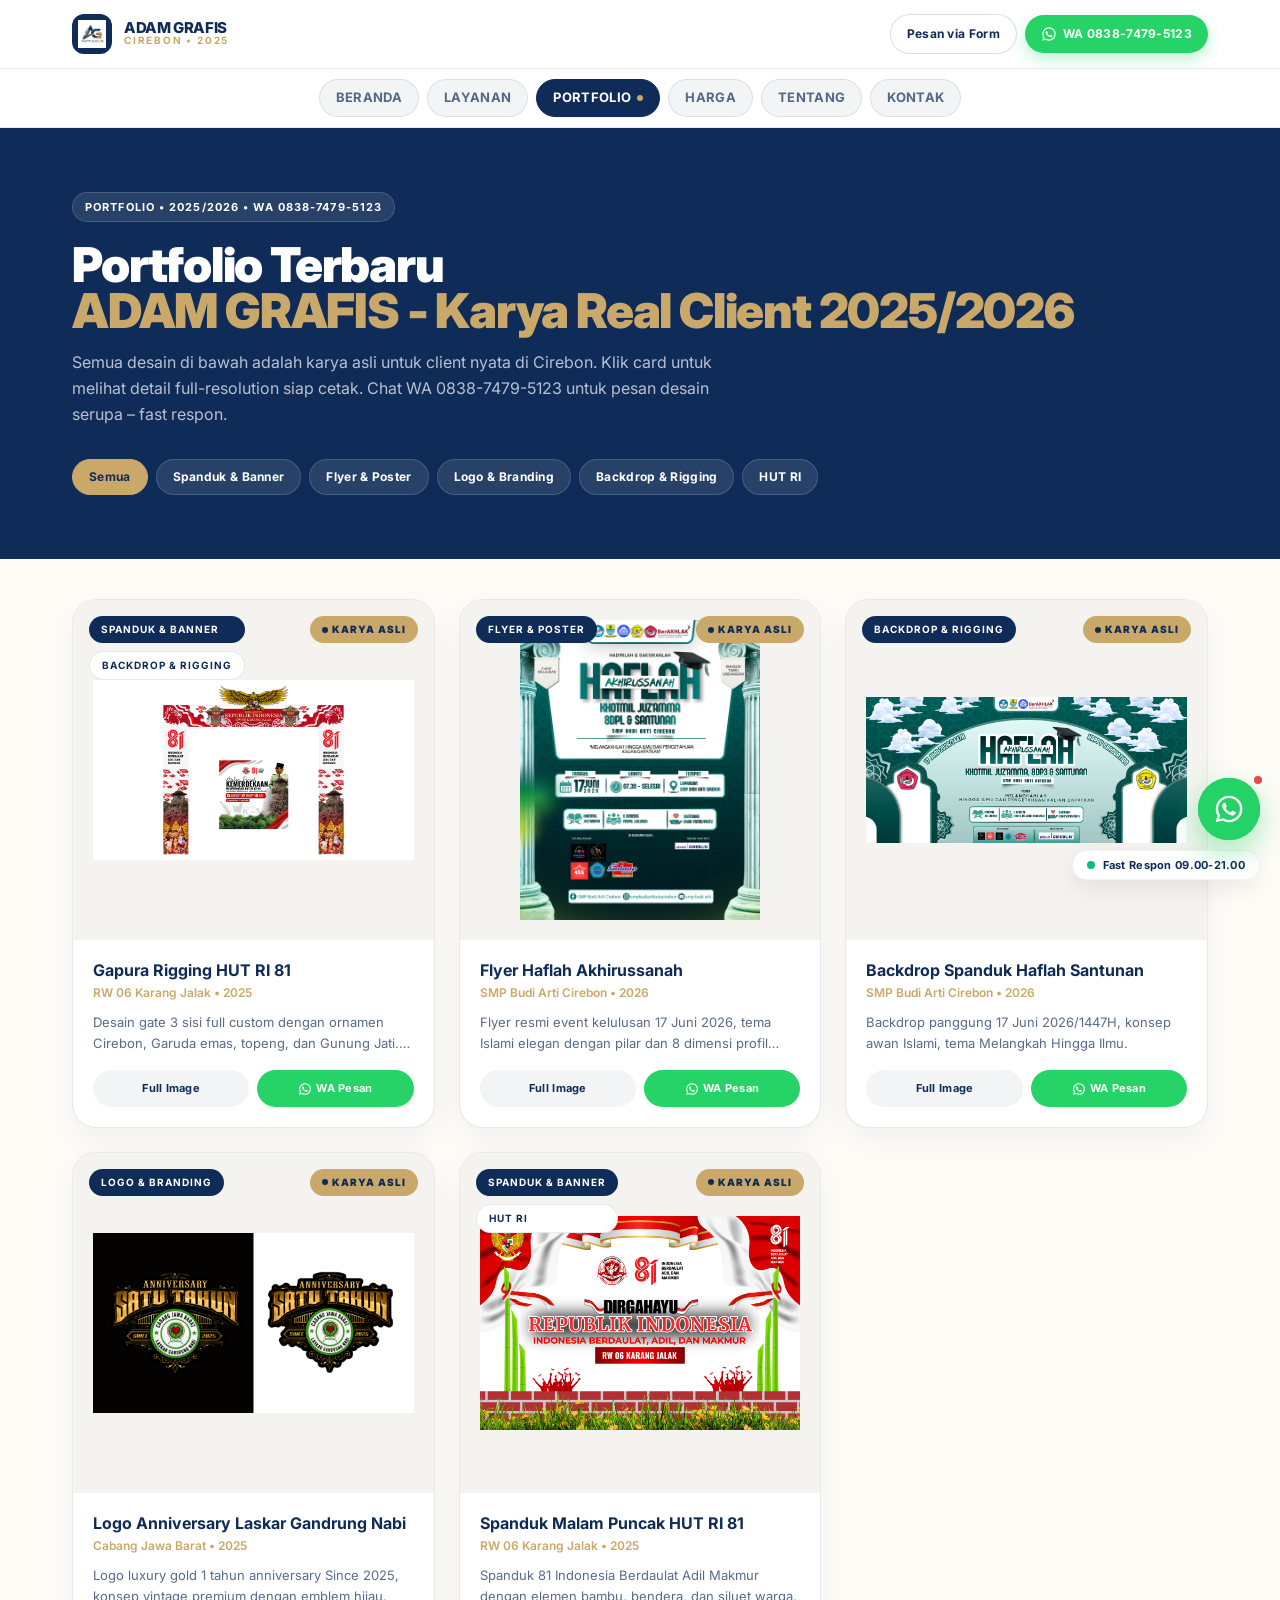
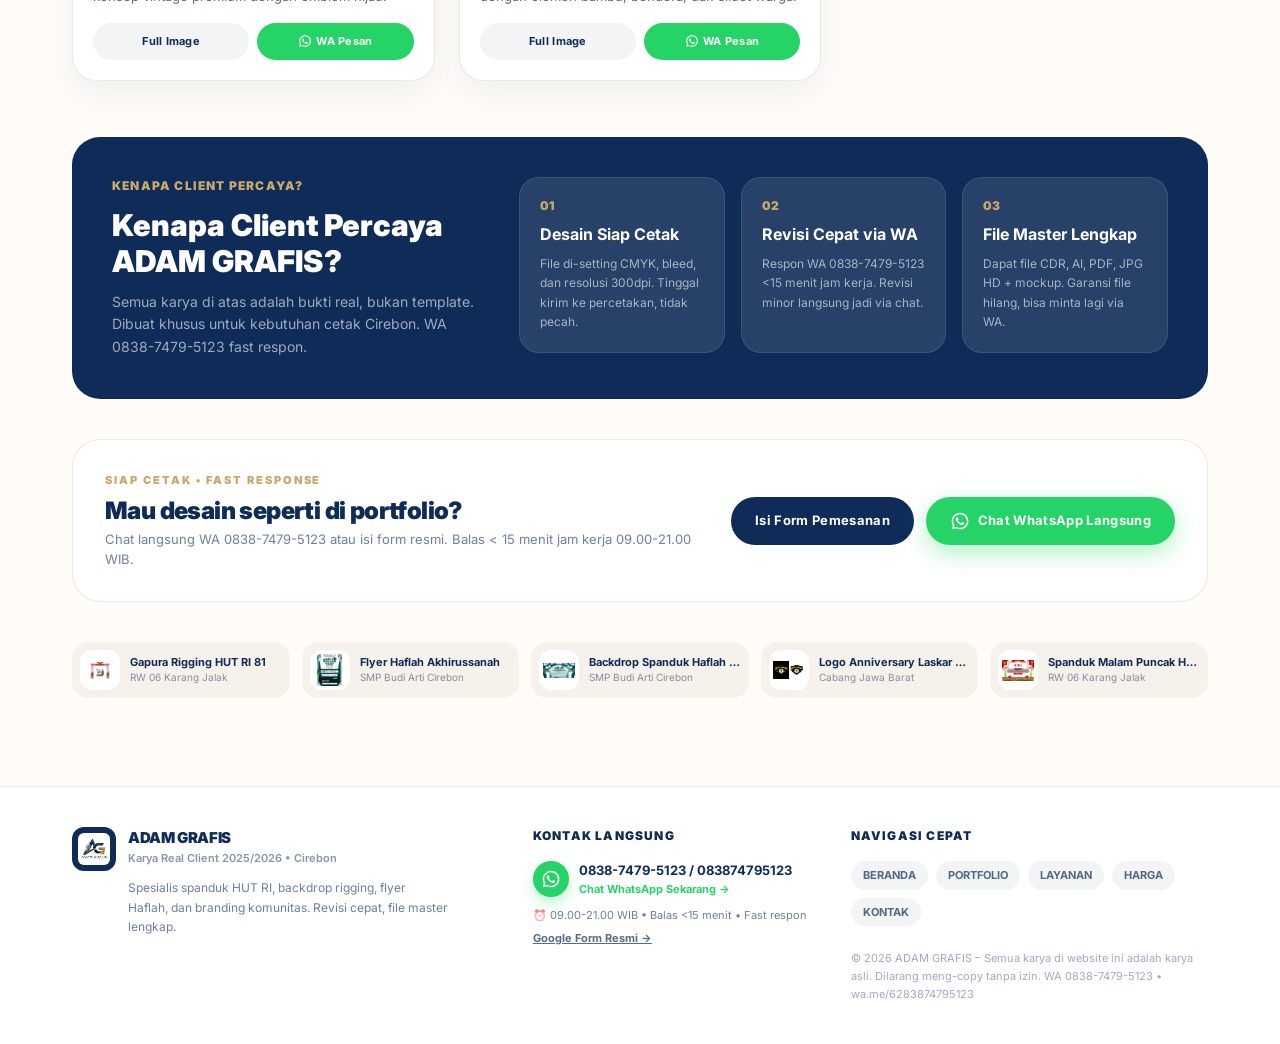
==== index.html @ dd8922a4 "Add files via upload" ====
<!DOCTYPE html>
<html lang="en">
<head>
  <meta charset="UTF-8">
  <meta name="viewport" content="width=device-width, initial-scale=1">
  <title>ADAM GRAFIS</title>
  <style>*,:after,:before{--tw-border-spacing-x:0;--tw-border-spacing-y:0;--tw-translate-x:0;--tw-translate-y:0;--tw-rotate:0;--tw-skew-x:0;--tw-skew-y:0;--tw-scale-x:1;--tw-scale-y:1;--tw-pan-x: ;--tw-pan-y: ;--tw-pinch-zoom: ;--tw-scroll-snap-strictness:proximity;--tw-gradient-from-position: ;--tw-gradient-via-position: ;--tw-gradient-to-position: ;--tw-ordinal: ;--tw-slashed-zero: ;--tw-numeric-figure: ;--tw-numeric-spacing: ;--tw-numeric-fraction: ;--tw-ring-inset: ;--tw-ring-offset-width:0px;--tw-ring-offset-color:#fff;--tw-ring-color:rgba(59,130,246,.5);--tw-ring-offset-shadow:0 0 #0000;--tw-ring-shadow:0 0 #0000;--tw-shadow:0 0 #0000;--tw-shadow-colored:0 0 #0000;--tw-blur: ;--tw-brightness: ;--tw-contrast: ;--tw-grayscale: ;--tw-hue-rotate: ;--tw-invert: ;--tw-saturate: ;--tw-sepia: ;--tw-drop-shadow: ;--tw-backdrop-blur: ;--tw-backdrop-brightness: ;--tw-backdrop-contrast: ;--tw-backdrop-grayscale: ;--tw-backdrop-hue-rotate: ;--tw-backdrop-invert: ;--tw-backdrop-opacity: ;--tw-backdrop-saturate: ;--tw-backdrop-sepia: ;--tw-contain-size: ;--tw-contain-layout: ;--tw-contain-paint: ;--tw-contain-style: }::backdrop{--tw-border-spacing-x:0;--tw-border-spacing-y:0;--tw-translate-x:0;--tw-translate-y:0;--tw-rotate:0;--tw-skew-x:0;--tw-skew-y:0;--tw-scale-x:1;--tw-scale-y:1;--tw-pan-x: ;--tw-pan-y: ;--tw-pinch-zoom: ;--tw-scroll-snap-strictness:proximity;--tw-gradient-from-position: ;--tw-gradient-via-position: ;--tw-gradient-to-position: ;--tw-ordinal: ;--tw-slashed-zero: ;--tw-numeric-figure: ;--tw-numeric-spacing: ;--tw-numeric-fraction: ;--tw-ring-inset: ;--tw-ring-offset-width:0px;--tw-ring-offset-color:#fff;--tw-ring-color:rgba(59,130,246,.5);--tw-ring-offset-shadow:0 0 #0000;--tw-ring-shadow:0 0 #0000;--tw-shadow:0 0 #0000;--tw-shadow-colored:0 0 #0000;--tw-blur: ;--tw-brightness: ;--tw-contrast: ;--tw-grayscale: ;--tw-hue-rotate: ;--tw-invert: ;--tw-saturate: ;--tw-sepia: ;--tw-drop-shadow: ;--tw-backdrop-blur: ;--tw-backdrop-brightness: ;--tw-backdrop-contrast: ;--tw-backdrop-grayscale: ;--tw-backdrop-hue-rotate: ;--tw-backdrop-invert: ;--tw-backdrop-opacity: ;--tw-backdrop-saturate: ;--tw-backdrop-sepia: ;--tw-contain-size: ;--tw-contain-layout: ;--tw-contain-paint: ;--tw-contain-style: }/*! tailwindcss v3.4.18 | MIT License | https://tailwindcss.com*/*,:after,:before{box-sizing:border-box;border:0 solid #e5e7eb}:after,:before{--tw-content:""}:host,html{line-height:1.5;-webkit-text-size-adjust:100%;-moz-tab-size:4;-o-tab-size:4;tab-size:4;font-family:ui-sans-serif,system-ui,sans-serif,Apple Color Emoji,Segoe UI Emoji,Segoe UI Symbol,Noto Color Emoji;font-feature-settings:normal;font-variation-settings:normal;-webkit-tap-highlight-color:transparent}body{line-height:inherit}hr{height:0;color:inherit;border-top-width:1px}abbr:where([title]){-webkit-text-decoration:underline dotted;text-decoration:underline dotted}h1,h2,h3,h4,h5,h6{font-size:inherit;font-weight:inherit}a{color:inherit;text-decoration:inherit}b,strong{font-weight:bolder}code,kbd,pre,samp{font-family:ui-monospace,SFMono-Regular,Menlo,Monaco,Consolas,Liberation Mono,Courier New,monospace;font-feature-settings:normal;font-variation-settings:normal;font-size:1em}small{font-size:80%}sub,sup{font-size:75%;line-height:0;position:relative;vertical-align:baseline}sub{bottom:-.25em}sup{top:-.5em}table{text-indent:0;border-color:inherit;border-collapse:collapse}button,input,optgroup,select,textarea{font-family:inherit;font-feature-settings:inherit;font-variation-settings:inherit;font-size:100%;font-weight:inherit;line-height:inherit;letter-spacing:inherit;color:inherit;margin:0;padding:0}button,select{text-transform:none}button,input:where([type=button]),input:where([type=reset]),input:where([type=submit]){-webkit-appearance:button;background-color:transparent;background-image:none}:-moz-focusring{outline:auto}:-moz-ui-invalid{box-shadow:none}progress{vertical-align:baseline}::-webkit-inner-spin-button,::-webkit-outer-spin-button{height:auto}[type=search]{-webkit-appearance:textfield;outline-offset:-2px}::-webkit-search-decoration{-webkit-appearance:none}::-webkit-file-upload-button{-webkit-appearance:button;font:inherit}summary{display:list-item}blockquote,dd,dl,figure,h1,h2,h3,h4,h5,h6,hr,p,pre{margin:0}fieldset{margin:0}fieldset,legend{padding:0}menu,ol,ul{list-style:none;margin:0;padding:0}dialog{padding:0}textarea{resize:vertical}input::-moz-placeholder,textarea::-moz-placeholder{opacity:1;color:#9ca3af}input::placeholder,textarea::placeholder{opacity:1;color:#9ca3af}[role=button],button{cursor:pointer}:disabled{cursor:default}audio,canvas,embed,iframe,img,object,svg,video{display:block;vertical-align:middle}img,video{max-width:100%;height:auto}[hidden]:where(:not([hidden=until-found])){display:none}.container{width:100%}@media (min-width:640px){.container{max-width:640px}}@media (min-width:768px){.container{max-width:768px}}@media (min-width:1024px){.container{max-width:1024px}}@media (min-width:1280px){.container{max-width:1280px}}@media (min-width:1536px){.container{max-width:1536px}}.pointer-events-none{pointer-events:none}.fixed{position:fixed}.absolute{position:absolute}.relative{position:relative}.sticky{position:sticky}.inset-0{inset:0}.-bottom-1{bottom:-.25rem}.-bottom-6{bottom:-1.5rem}.-right-1{right:-.25rem}.-right-6{right:-1.5rem}.-top-1{top:-.25rem}.bottom-4{bottom:1rem}.bottom-5{bottom:1.25rem}.bottom-\[70px\]{bottom:70px}.left-4{left:1rem}.right-0{right:0}.right-4{right:1rem}.right-5{right:1.25rem}.right-6{right:1.5rem}.top-0{top:0}.top-4{top:1rem}.-z-10{z-index:-10}.z-10{z-index:10}.z-40{z-index:40}.z-50{z-index:50}.z-\[60\]{z-index:60}.mx-auto{margin-left:auto;margin-right:auto}.-mt-0\.5{margin-top:-.125rem}.ml-1{margin-left:.25rem}.ml-1\.5{margin-left:.375rem}.mt-0\.5{margin-top:.125rem}.mt-1{margin-top:.25rem}.mt-1\.5{margin-top:.375rem}.mt-10{margin-top:2.5rem}.mt-12{margin-top:3rem}.mt-14{margin-top:3.5rem}.mt-2{margin-top:.5rem}.mt-2\.5{margin-top:.625rem}.mt-3{margin-top:.75rem}.mt-4{margin-top:1rem}.mt-5{margin-top:1.25rem}.mt-6{margin-top:1.5rem}.mt-7{margin-top:1.75rem}.mt-8{margin-top:2rem}.line-clamp-2{overflow:hidden;display:-webkit-box;-webkit-box-orient:vertical;-webkit-line-clamp:2}.block{display:block}.inline-block{display:inline-block}.flex{display:flex}.inline-flex{display:inline-flex}.grid{display:grid}.hidden{display:none}.h-1\.5{height:.375rem}.h-10{height:2.5rem}.h-11{height:2.75rem}.h-12{height:3rem}.h-14{height:3.5rem}.h-16{height:4rem}.h-2{height:.5rem}.h-20{height:5rem}.h-3{height:.75rem}.h-3\.5{height:.875rem}.h-4{height:1rem}.h-5{height:1.25rem}.h-6{height:1.5rem}.h-7{height:1.75rem}.h-8{height:2rem}.h-9{height:2.25rem}.h-\[120px\]{height:120px}.h-\[220px\]{height:220px}.h-\[260px\]{height:260px}.h-\[300px\]{height:300px}.h-\[62px\]{height:62px}.h-\[68px\]{height:68px}.h-\[96px\]{height:96px}.h-full{height:100%}.max-h-\[78vh\]{max-height:78vh}.max-h-full{max-height:100%}.min-h-screen{min-height:100vh}.w-1\.5{width:.375rem}.w-10{width:2.5rem}.w-11{width:2.75rem}.w-12{width:3rem}.w-14{width:3.5rem}.w-16{width:4rem}.w-2{width:.5rem}.w-20{width:5rem}.w-3{width:.75rem}.w-3\.5{width:.875rem}.w-4{width:1rem}.w-5{width:1.25rem}.w-6{width:1.5rem}.w-7{width:1.75rem}.w-8{width:2rem}.w-9{width:2.25rem}.w-\[120px\]{width:120px}.w-\[220px\]{width:220px}.w-\[62px\]{width:62px}.w-full{width:100%}.min-w-0{min-width:0}.max-w-\[1200px\]{max-width:1200px}.max-w-\[320px\]{max-width:320px}.max-w-\[420px\]{max-width:420px}.max-w-\[520px\]{max-width:520px}.max-w-\[560px\]{max-width:560px}.max-w-\[640px\]{max-width:640px}.max-w-full{max-width:100%}.flex-1{flex:1 1 0%}.shrink-0{flex-shrink:0}.translate-y-2{--tw-translate-y:0.5rem}.rotate-45,.translate-y-2{transform:translate(var(--tw-translate-x),var(--tw-translate-y)) rotate(var(--tw-rotate)) skewX(var(--tw-skew-x)) skewY(var(--tw-skew-y)) scaleX(var(--tw-scale-x)) scaleY(var(--tw-scale-y))}.rotate-45{--tw-rotate:45deg}.scale-\[1\.02\]{--tw-scale-x:1.02;--tw-scale-y:1.02}.scale-\[1\.02\],.transform{transform:translate(var(--tw-translate-x),var(--tw-translate-y)) rotate(var(--tw-rotate)) skewX(var(--tw-skew-x)) skewY(var(--tw-skew-y)) scaleX(var(--tw-scale-x)) scaleY(var(--tw-scale-y))}.animate-\[fadeIn_0\.25s_ease\]{animation:fadeIn .25s ease}.animate-\[fadeIn_0\.2s\]{animation:fadeIn .2s}.animate-\[fadeIn_0\.4s_ease\]{animation:fadeIn .4s ease}.animate-\[waPulse_2s_infinite\]{animation:waPulse 2s infinite}.animate-\[waPulse_2s_infinite_0\.5s\]{animation:waPulse 2s .5s infinite}@keyframes pulse{50%{opacity:.5}}.animate-pulse{animation:pulse 2s cubic-bezier(.4,0,.6,1) infinite}.cursor-pointer{cursor:pointer}.resize{resize:both}.grid-cols-1{grid-template-columns:repeat(1,minmax(0,1fr))}.grid-cols-2{grid-template-columns:repeat(2,minmax(0,1fr))}.grid-cols-3{grid-template-columns:repeat(3,minmax(0,1fr))}.flex-col{flex-direction:column}.flex-wrap{flex-wrap:wrap}.items-start{align-items:flex-start}.items-end{align-items:flex-end}.items-center{align-items:center}.items-stretch{align-items:stretch}.justify-start{justify-content:flex-start}.justify-center{justify-content:center}.justify-between{justify-content:space-between}.gap-1{gap:.25rem}.gap-1\.5{gap:.375rem}.gap-10{gap:2.5rem}.gap-2{gap:.5rem}.gap-2\.5{gap:.625rem}.gap-3{gap:.75rem}.gap-4{gap:1rem}.gap-5{gap:1.25rem}.gap-6{gap:1.5rem}.gap-8{gap:2rem}.space-y-2\.5>:not([hidden])~:not([hidden]){--tw-space-y-reverse:0;margin-top:calc(.625rem*(1 - var(--tw-space-y-reverse)));margin-bottom:calc(.625rem*var(--tw-space-y-reverse))}.space-y-3>:not([hidden])~:not([hidden]){--tw-space-y-reverse:0;margin-top:calc(.75rem*(1 - var(--tw-space-y-reverse)));margin-bottom:calc(.75rem*var(--tw-space-y-reverse))}.space-y-5>:not([hidden])~:not([hidden]){--tw-space-y-reverse:0;margin-top:calc(1.25rem*(1 - var(--tw-space-y-reverse)));margin-bottom:calc(1.25rem*var(--tw-space-y-reverse))}.overflow-hidden{overflow:hidden}.overflow-x-auto{overflow-x:auto}.overflow-x-hidden{overflow-x:hidden}.truncate{overflow:hidden;text-overflow:ellipsis}.truncate,.whitespace-nowrap{white-space:nowrap}.rounded-2xl{border-radius:1rem}.rounded-\[18px\]{border-radius:18px}.rounded-\[20px\]{border-radius:20px}.rounded-\[24px\]{border-radius:24px}.rounded-\[26px\]{border-radius:26px}.rounded-\[28px\]{border-radius:28px}.rounded-\[32px\]{border-radius:32px}.rounded-full{border-radius:9999px}.rounded-lg{border-radius:.5rem}.rounded-xl{border-radius:.75rem}.border{border-width:1px}.border-2{border-width:2px}.border-b{border-bottom-width:1px}.border-t{border-top-width:1px}.border-\[\#0F2C59\]{--tw-border-opacity:1;border-color:rgb(15 44 89/var(--tw-border-opacity,1))}.border-\[\#0F2C59\]\/10{border-color:rgba(15,44,89,.1)}.border-\[\#0F2C59\]\/15{border-color:rgba(15,44,89,.15)}.border-\[\#25D366\]\/20{border-color:rgba(37,211,102,.2)}.border-\[\#C9A86A\]{--tw-border-opacity:1;border-color:rgb(201 168 106/var(--tw-border-opacity,1))}.border-\[\#C9A86A\]\/30{border-color:hsla(39,47%,60%,.3)}.border-black\/10{border-color:rgba(0,0,0,.1)}.border-black\/5{border-color:rgba(0,0,0,.05)}.border-emerald-200{--tw-border-opacity:1;border-color:rgb(167 243 208/var(--tw-border-opacity,1))}.border-white{--tw-border-opacity:1;border-color:rgb(255 255 255/var(--tw-border-opacity,1))}.border-white\/10{border-color:hsla(0,0%,100%,.1)}.border-white\/15{border-color:hsla(0,0%,100%,.15)}.border-white\/20{border-color:hsla(0,0%,100%,.2)}.bg-\[\#0F2C59\]{--tw-bg-opacity:1;background-color:rgb(15 44 89/var(--tw-bg-opacity,1))}.bg-\[\#0F2C59\]\/10{background-color:rgba(15,44,89,.1)}.bg-\[\#0F2C59\]\/5{background-color:rgba(15,44,89,.05)}.bg-\[\#0F2C59\]\/95{background-color:rgba(15,44,89,.95)}.bg-\[\#25D366\]{--tw-bg-opacity:1;background-color:rgb(37 211 102/var(--tw-bg-opacity,1))}.bg-\[\#25D366\]\/10{background-color:rgba(37,211,102,.1)}.bg-\[\#25D366\]\/60{background-color:rgba(37,211,102,.6)}.bg-\[\#C9A86A\]{--tw-bg-opacity:1;background-color:rgb(201 168 106/var(--tw-bg-opacity,1))}.bg-\[\#C9A86A\]\/15{background-color:hsla(39,47%,60%,.15)}.bg-\[\#C9A86A\]\/30{background-color:hsla(39,47%,60%,.3)}.bg-\[\#F3F1EB\]{--tw-bg-opacity:1;background-color:rgb(243 241 235/var(--tw-bg-opacity,1))}.bg-\[\#F5F3EF\]{--tw-bg-opacity:1;background-color:rgb(245 243 239/var(--tw-bg-opacity,1))}.bg-\[\#F6F2EB\]{--tw-bg-opacity:1;background-color:rgb(246 242 235/var(--tw-bg-opacity,1))}.bg-\[\#FFFCF8\]{--tw-bg-opacity:1;background-color:rgb(255 252 248/var(--tw-bg-opacity,1))}.bg-emerald-50{--tw-bg-opacity:1;background-color:rgb(236 253 245/var(--tw-bg-opacity,1))}.bg-emerald-500{--tw-bg-opacity:1;background-color:rgb(16 185 129/var(--tw-bg-opacity,1))}.bg-red-500{--tw-bg-opacity:1;background-color:rgb(239 68 68/var(--tw-bg-opacity,1))}.bg-transparent{background-color:transparent}.bg-white{--tw-bg-opacity:1;background-color:rgb(255 255 255/var(--tw-bg-opacity,1))}.bg-white\/10{background-color:hsla(0,0%,100%,.1)}.bg-white\/15{background-color:hsla(0,0%,100%,.15)}.bg-white\/90{background-color:hsla(0,0%,100%,.9)}.bg-white\/95{background-color:hsla(0,0%,100%,.95)}.bg-gradient-to-br{background-image:linear-gradient(to bottom right,var(--tw-gradient-stops))}.from-\[\#0F2C59\]{--tw-gradient-from:#0f2c59 var(--tw-gradient-from-position);--tw-gradient-to:rgba(15,44,89,0) var(--tw-gradient-to-position);--tw-gradient-stops:var(--tw-gradient-from),var(--tw-gradient-to)}.to-\[\#1a3d7a\]{--tw-gradient-to:#1a3d7a var(--tw-gradient-to-position)}.object-contain{-o-object-fit:contain;object-fit:contain}.object-cover{-o-object-fit:cover;object-fit:cover}.p-1{padding:.25rem}.p-1\.5{padding:.375rem}.p-2{padding:.5rem}.p-2\.5{padding:.625rem}.p-3{padding:.75rem}.p-4{padding:1rem}.p-5{padding:1.25rem}.p-6{padding:1.5rem}.p-7{padding:1.75rem}.p-\[1\.5px\]{padding:1.5px}.px-2\.5{padding-left:.625rem;padding-right:.625rem}.px-3{padding-left:.75rem;padding-right:.75rem}.px-3\.5{padding-left:.875rem;padding-right:.875rem}.px-4{padding-left:1rem;padding-right:1rem}.px-5{padding-left:1.25rem;padding-right:1.25rem}.px-6{padding-left:1.5rem;padding-right:1.5rem}.px-7{padding-left:1.75rem;padding-right:1.75rem}.py-1{padding-top:.25rem;padding-bottom:.25rem}.py-1\.5{padding-top:.375rem;padding-bottom:.375rem}.py-10{padding-top:2.5rem;padding-bottom:2.5rem}.py-12{padding-top:3rem;padding-bottom:3rem}.py-14{padding-top:3.5rem;padding-bottom:3.5rem}.py-2{padding-top:.5rem;padding-bottom:.5rem}.py-2\.5{padding-top:.625rem;padding-bottom:.625rem}.py-3{padding-top:.75rem;padding-bottom:.75rem}.py-3\.5{padding-top:.875rem;padding-bottom:.875rem}.py-4{padding-top:1rem;padding-bottom:1rem}.pb-12{padding-bottom:3rem}.pt-10{padding-top:2.5rem}.pt-6{padding-top:1.5rem}.text-left{text-align:left}.text-center{text-align:center}.font-sans{font-family:ui-sans-serif,system-ui,sans-serif,Apple Color Emoji,Segoe UI Emoji,Segoe UI Symbol,Noto Color Emoji}.text-2xl{font-size:1.5rem;line-height:2rem}.text-\[10px\]{font-size:10px}.text-\[11px\]{font-size:11px}.text-\[12px\]{font-size:12px}.text-\[13px\]{font-size:13px}.text-\[15px\]{font-size:15px}.text-\[16px\]{font-size:16px}.text-\[20px\]{font-size:20px}.text-\[22px\]{font-size:22px}.text-\[32px\]{font-size:32px}.text-\[36px\]{font-size:36px}.text-\[42px\]{font-size:42px}.text-lg{font-size:1.125rem;line-height:1.75rem}.text-sm{font-size:.875rem;line-height:1.25rem}.text-xl{font-size:1.25rem;line-height:1.75rem}.text-xs{font-size:.75rem;line-height:1rem}.font-black{font-weight:900}.font-bold{font-weight:700}.font-extrabold{font-weight:800}.font-medium{font-weight:500}.font-semibold{font-weight:600}.uppercase{text-transform:uppercase}.italic{font-style:italic}.leading-\[0\.95\]{line-height:.95}.leading-\[0\.9\]{line-height:.9}.leading-none{line-height:1}.leading-relaxed{line-height:1.625}.leading-tight{line-height:1.25}.tracking-\[0\.18em\]{letter-spacing:.18em}.tracking-\[0\.2em\]{letter-spacing:.2em}.tracking-tight{letter-spacing:-.025em}.tracking-wide{letter-spacing:.025em}.tracking-widest{letter-spacing:.1em}.text-\[\#0F2C59\]{--tw-text-opacity:1;color:rgb(15 44 89/var(--tw-text-opacity,1))}.text-\[\#0F2C59\]\/40{color:rgba(15,44,89,.4)}.text-\[\#0F2C59\]\/50{color:rgba(15,44,89,.5)}.text-\[\#0F2C59\]\/60{color:rgba(15,44,89,.6)}.text-\[\#0F2C59\]\/70{color:rgba(15,44,89,.7)}.text-\[\#0F2C59\]\/80{color:rgba(15,44,89,.8)}.text-\[\#25D366\]{--tw-text-opacity:1;color:rgb(37 211 102/var(--tw-text-opacity,1))}.text-\[\#C9A86A\]{--tw-text-opacity:1;color:rgb(201 168 106/var(--tw-text-opacity,1))}.text-emerald-700{--tw-text-opacity:1;color:rgb(4 120 87/var(--tw-text-opacity,1))}.text-white{--tw-text-opacity:1;color:rgb(255 255 255/var(--tw-text-opacity,1))}.text-white\/50{color:hsla(0,0%,100%,.5)}.text-white\/60{color:hsla(0,0%,100%,.6)}.text-white\/70{color:hsla(0,0%,100%,.7)}.text-white\/80{color:hsla(0,0%,100%,.8)}.text-white\/90{color:hsla(0,0%,100%,.9)}.underline{text-decoration-line:underline}.antialiased{-webkit-font-smoothing:antialiased;-moz-osx-font-smoothing:grayscale}.opacity-0{opacity:0}.shadow-2xl{--tw-shadow:0 25px 50px -12px rgba(0,0,0,.25);--tw-shadow-colored:0 25px 50px -12px var(--tw-shadow-color);box-shadow:var(--tw-ring-offset-shadow,0 0 #0000),var(--tw-ring-shadow,0 0 #0000),var(--tw-shadow)}.shadow-\[0_12px_32px_rgba\(15\2c 44\2c 89\2c 0\.06\)\]{--tw-shadow:0 12px 32px rgba(15,44,89,.06);--tw-shadow-colored:0 12px 32px var(--tw-shadow-color);box-shadow:var(--tw-ring-offset-shadow,0 0 #0000),var(--tw-ring-shadow,0 0 #0000),var(--tw-shadow)}.shadow-\[0_12px_32px_rgba\(37\2c 211\2c 102\2c 0\.35\)\]{--tw-shadow:0 12px 32px rgba(37,211,102,.35);--tw-shadow-colored:0 12px 32px var(--tw-shadow-color);box-shadow:var(--tw-ring-offset-shadow,0 0 #0000),var(--tw-ring-shadow,0 0 #0000),var(--tw-shadow)}.shadow-\[0_12px_32px_rgba\(37\2c 211\2c 102\2c 0\.45\)\]{--tw-shadow:0 12px 32px rgba(37,211,102,.45);--tw-shadow-colored:0 12px 32px var(--tw-shadow-color);box-shadow:var(--tw-ring-offset-shadow,0 0 #0000),var(--tw-ring-shadow,0 0 #0000),var(--tw-shadow)}.shadow-\[0_20px_48px_rgba\(15\2c 44\2c 89\2c 0\.18\)\]{--tw-shadow:0 20px 48px rgba(15,44,89,.18);--tw-shadow-colored:0 20px 48px var(--tw-shadow-color);box-shadow:var(--tw-ring-offset-shadow,0 0 #0000),var(--tw-ring-shadow,0 0 #0000),var(--tw-shadow)}.shadow-\[0_6px_14px_rgba\(37\2c 211\2c 102\2c 0\.3\)\]{--tw-shadow:0 6px 14px rgba(37,211,102,.3);--tw-shadow-colored:0 6px 14px var(--tw-shadow-color);box-shadow:var(--tw-ring-offset-shadow,0 0 #0000),var(--tw-ring-shadow,0 0 #0000),var(--tw-shadow)}.shadow-\[0_6px_16px_rgba\(37\2c 211\2c 102\2c 0\.3\)\]{--tw-shadow:0 6px 16px rgba(37,211,102,.3);--tw-shadow-colored:0 6px 16px var(--tw-shadow-color);box-shadow:var(--tw-ring-offset-shadow,0 0 #0000),var(--tw-ring-shadow,0 0 #0000),var(--tw-shadow)}.shadow-\[0_8px_20px_rgba\(37\2c 211\2c 102\2c 0\.3\)\]{--tw-shadow:0 8px 20px rgba(37,211,102,.3);--tw-shadow-colored:0 8px 20px var(--tw-shadow-color);box-shadow:var(--tw-ring-offset-shadow,0 0 #0000),var(--tw-ring-shadow,0 0 #0000),var(--tw-shadow)}.shadow-\[0_8px_20px_rgba\(37\2c 211\2c 102\2c 0\.35\)\]{--tw-shadow:0 8px 20px rgba(37,211,102,.35);--tw-shadow-colored:0 8px 20px var(--tw-shadow-color);box-shadow:var(--tw-ring-offset-shadow,0 0 #0000),var(--tw-ring-shadow,0 0 #0000),var(--tw-shadow)}.shadow-\[0_8px_24px_rgba\(0\2c 0\2c 0\2c 0\.08\)\]{--tw-shadow:0 8px 24px rgba(0,0,0,.08);--tw-shadow-colored:0 8px 24px var(--tw-shadow-color);box-shadow:var(--tw-ring-offset-shadow,0 0 #0000),var(--tw-ring-shadow,0 0 #0000),var(--tw-shadow)}.shadow-\[0_8px_24px_rgba\(37\2c 211\2c 102\2c 0\.35\)\]{--tw-shadow:0 8px 24px rgba(37,211,102,.35);--tw-shadow-colored:0 8px 24px var(--tw-shadow-color)}.shadow-\[0_8px_24px_rgba\(37\2c 211\2c 102\2c 0\.35\)\],.shadow-sm{box-shadow:var(--tw-ring-offset-shadow,0 0 #0000),var(--tw-ring-shadow,0 0 #0000),var(--tw-shadow)}.shadow-sm{--tw-shadow:0 1px 2px 0 rgba(0,0,0,.05);--tw-shadow-colored:0 1px 2px 0 var(--tw-shadow-color)}.shadow-xl{--tw-shadow:0 20px 25px -5px rgba(0,0,0,.1),0 8px 10px -6px rgba(0,0,0,.1);--tw-shadow-colored:0 20px 25px -5px var(--tw-shadow-color),0 8px 10px -6px var(--tw-shadow-color);box-shadow:var(--tw-ring-offset-shadow,0 0 #0000),var(--tw-ring-shadow,0 0 #0000),var(--tw-shadow)}.outline-none{outline:2px solid transparent;outline-offset:2px}.blur-3xl{--tw-blur:blur(64px)}.blur-3xl,.filter{filter:var(--tw-blur) var(--tw-brightness) var(--tw-contrast) var(--tw-grayscale) var(--tw-hue-rotate) var(--tw-invert) var(--tw-saturate) var(--tw-sepia) var(--tw-drop-shadow)}.backdrop-blur-xl{--tw-backdrop-blur:blur(24px);backdrop-filter:var(--tw-backdrop-blur) var(--tw-backdrop-brightness) var(--tw-backdrop-contrast) var(--tw-backdrop-grayscale) var(--tw-backdrop-hue-rotate) var(--tw-backdrop-invert) var(--tw-backdrop-opacity) var(--tw-backdrop-saturate) var(--tw-backdrop-sepia)}.transition{transition-property:color,background-color,border-color,text-decoration-color,fill,stroke,opacity,box-shadow,transform,filter,backdrop-filter;transition-timing-function:cubic-bezier(.4,0,.2,1);transition-duration:.15s}.transition-all{transition-property:all;transition-timing-function:cubic-bezier(.4,0,.2,1);transition-duration:.15s}.transition-colors{transition-property:color,background-color,border-color,text-decoration-color,fill,stroke;transition-timing-function:cubic-bezier(.4,0,.2,1);transition-duration:.15s}.transition-transform{transition-property:transform;transition-timing-function:cubic-bezier(.4,0,.2,1);transition-duration:.15s}.duration-300{transition-duration:.3s}.duration-500{transition-duration:.5s}.duration-700{transition-duration:.7s}#root,body,html{min-height:100%}body{margin:0;font-family:Inter,ui-sans-serif,system-ui,-apple-system,BlinkMacSystemFont,Segoe UI,sans-serif}[role=button]:not([aria-disabled=true]),button:not(:disabled),label[for],select:not(:disabled),summary{cursor:pointer}.selection\:bg-\[\#C9A86A\]\/30 ::-moz-selection{background-color:hsla(39,47%,60%,.3)}.selection\:bg-\[\#C9A86A\]\/30 ::selection{background-color:hsla(39,47%,60%,.3)}.selection\:bg-\[\#C9A86A\]\/30::-moz-selection{background-color:hsla(39,47%,60%,.3)}.selection\:bg-\[\#C9A86A\]\/30::selection{background-color:hsla(39,47%,60%,.3)}.hover\:scale-\[1\.05\]:hover{--tw-scale-x:1.05;--tw-scale-y:1.05;transform:translate(var(--tw-translate-x),var(--tw-translate-y)) rotate(var(--tw-rotate)) skewX(var(--tw-skew-x)) skewY(var(--tw-skew-y)) scaleX(var(--tw-scale-x)) scaleY(var(--tw-scale-y))}.hover\:border-\[\#25D366\]\/30:hover{border-color:rgba(37,211,102,.3)}.hover\:bg-\[\#0F2C59\]:hover{--tw-bg-opacity:1;background-color:rgb(15 44 89/var(--tw-bg-opacity,1))}.hover\:bg-\[\#0F2C59\]\/10:hover{background-color:rgba(15,44,89,.1)}.hover\:bg-\[\#0F2C59\]\/5:hover{background-color:rgba(15,44,89,.05)}.hover\:bg-\[\#162f5b\]:hover{--tw-bg-opacity:1;background-color:rgb(22 47 91/var(--tw-bg-opacity,1))}.hover\:bg-\[\#20bd5a\]:hover{--tw-bg-opacity:1;background-color:rgb(32 189 90/var(--tw-bg-opacity,1))}.hover\:bg-white\/10:hover{background-color:hsla(0,0%,100%,.1)}.hover\:bg-white\/15:hover{background-color:hsla(0,0%,100%,.15)}.hover\:bg-white\/90:hover{background-color:hsla(0,0%,100%,.9)}.hover\:text-\[\#0F2C59\]:hover{--tw-text-opacity:1;color:rgb(15 44 89/var(--tw-text-opacity,1))}.hover\:text-\[\#1da851\]:hover{--tw-text-opacity:1;color:rgb(29 168 81/var(--tw-text-opacity,1))}.hover\:text-\[\#C9A86A\]:hover{--tw-text-opacity:1;color:rgb(201 168 106/var(--tw-text-opacity,1))}.hover\:text-white:hover{--tw-text-opacity:1;color:rgb(255 255 255/var(--tw-text-opacity,1))}.hover\:underline:hover{text-decoration-line:underline}.hover\:shadow-\[0_20px_48px_rgba\(15\2c 44\2c 89\2c 0\.12\)\]:hover{--tw-shadow:0 20px 48px rgba(15,44,89,.12);--tw-shadow-colored:0 20px 48px var(--tw-shadow-color)}.hover\:shadow-\[0_20px_48px_rgba\(15\2c 44\2c 89\2c 0\.12\)\]:hover,.hover\:shadow-lg:hover{box-shadow:var(--tw-ring-offset-shadow,0 0 #0000),var(--tw-ring-shadow,0 0 #0000),var(--tw-shadow)}.hover\:shadow-lg:hover{--tw-shadow:0 10px 15px -3px rgba(0,0,0,.1),0 4px 6px -4px rgba(0,0,0,.1);--tw-shadow-colored:0 10px 15px -3px var(--tw-shadow-color),0 4px 6px -4px var(--tw-shadow-color)}.focus\:ring-2:focus{--tw-ring-offset-shadow:var(--tw-ring-inset) 0 0 0 var(--tw-ring-offset-width) var(--tw-ring-offset-color);--tw-ring-shadow:var(--tw-ring-inset) 0 0 0 calc(2px + var(--tw-ring-offset-width)) var(--tw-ring-color);box-shadow:var(--tw-ring-offset-shadow),var(--tw-ring-shadow),var(--tw-shadow,0 0 #0000)}.focus\:ring-\[\#25D366\]:focus{--tw-ring-opacity:1;--tw-ring-color:rgb(37 211 102/var(--tw-ring-opacity,1))}.focus\:ring-\[\#C9A86A\]:focus{--tw-ring-opacity:1;--tw-ring-color:rgb(201 168 106/var(--tw-ring-opacity,1))}.active\:scale-\[0\.97\]:active{--tw-scale-x:0.97;--tw-scale-y:0.97}.active\:scale-\[0\.97\]:active,.group:hover .group-hover\:translate-y-0{transform:translate(var(--tw-translate-x),var(--tw-translate-y)) rotate(var(--tw-rotate)) skewX(var(--tw-skew-x)) skewY(var(--tw-skew-y)) scaleX(var(--tw-scale-x)) scaleY(var(--tw-scale-y))}.group:hover .group-hover\:translate-y-0{--tw-translate-y:0px}.group:hover .group-hover\:scale-105{--tw-scale-x:1.05;--tw-scale-y:1.05}.group:hover .group-hover\:scale-105,.group:hover .group-hover\:scale-\[1\.02\]{transform:translate(var(--tw-translate-x),var(--tw-translate-y)) rotate(var(--tw-rotate)) skewX(var(--tw-skew-x)) skewY(var(--tw-skew-y)) scaleX(var(--tw-scale-x)) scaleY(var(--tw-scale-y))}.group:hover .group-hover\:scale-\[1\.02\]{--tw-scale-x:1.02;--tw-scale-y:1.02}.group:hover .group-hover\:scale-\[1\.03\]{--tw-scale-x:1.03;--tw-scale-y:1.03;transform:translate(var(--tw-translate-x),var(--tw-translate-y)) rotate(var(--tw-rotate)) skewX(var(--tw-skew-x)) skewY(var(--tw-skew-y)) scaleX(var(--tw-scale-x)) scaleY(var(--tw-scale-y))}.group:hover .group-hover\:text-\[\#25D366\]{--tw-text-opacity:1;color:rgb(37 211 102/var(--tw-text-opacity,1))}.group:hover .group-hover\:opacity-100{opacity:1}@media (min-width:640px){.sm\:w-auto{width:auto}.sm\:grid-cols-2{grid-template-columns:repeat(2,minmax(0,1fr))}.sm\:grid-cols-3{grid-template-columns:repeat(3,minmax(0,1fr))}.sm\:flex-row{flex-direction:row}}@media (min-width:768px){.md\:flex{display:flex}.md\:inline-flex{display:inline-flex}.md\:hidden{display:none}.md\:h-\[340px\]{height:340px}.md\:w-auto{width:auto}.md\:grid-cols-2{grid-template-columns:repeat(2,minmax(0,1fr))}.md\:grid-cols-3{grid-template-columns:repeat(3,minmax(0,1fr))}.md\:grid-cols-5{grid-template-columns:repeat(5,minmax(0,1fr))}.md\:grid-cols-\[1\.1fr_1\.9fr\]{grid-template-columns:1.1fr 1.9fr}.md\:grid-cols-\[1\.2fr_0\.8fr_1fr\]{grid-template-columns:1.2fr .8fr 1fr}.md\:flex-row{flex-direction:row}.md\:justify-center{justify-content:center}.md\:p-10{padding:2.5rem}.md\:p-4{padding:1rem}.md\:p-5{padding:1.25rem}.md\:p-6{padding:1.5rem}.md\:p-7{padding:1.75rem}.md\:p-8{padding:2rem}.md\:px-8{padding-left:2rem;padding-right:2rem}.md\:py-16{padding-bottom:4rem}.md\:pt-16,.md\:py-16{padding-top:4rem}.md\:text-left{text-align:left}.md\:text-3xl{font-size:1.875rem;line-height:2.25rem}.md\:text-\[13px\]{font-size:13px}.md\:text-\[18px\]{font-size:18px}.md\:text-\[24px\]{font-size:24px}.md\:text-\[44px\]{font-size:44px}.md\:text-\[48px\]{font-size:48px}.md\:text-\[56px\]{font-size:56px}}@media (min-width:1024px){.lg\:inline-flex{display:inline-flex}.lg\:grid-cols-3{grid-template-columns:repeat(3,minmax(0,1fr))}.lg\:grid-cols-\[0\.9fr_1\.1fr\]{grid-template-columns:.9fr 1.1fr}.lg\:grid-cols-\[1\.1fr_0\.9fr\]{grid-template-columns:1.1fr .9fr}}</style>
</head>
<body>
  <div id="root"></div>
  
  <script type="module">var nq=Object.create;var{getPrototypeOf:uq,defineProperty:mn,getOwnPropertyNames:pq}=Object;var lq=Object.prototype.hasOwnProperty;var Ot=(A,t,e)=>{e=A!=null?nq(uq(A)):{};let r=t||!A||!A.__esModule?mn(e,"default",{value:A,enumerable:!0}):e;for(let n of pq(A))if(!lq.call(r,n))mn(r,n,{get:()=>A[n],enumerable:!0});return r};var br=(A,t)=>()=>(t||A((t={exports:{}}).exports,t),t.exports);var Rq=(A,t)=>{for(var e in t)mn(A,e,{get:t[e],enumerable:!0,configurable:!0,set:(r)=>t[e]=()=>r})};var qq=(A,t)=>()=>(A&&(t=A(A=0)),t);var ie=br((Hq)=>{var Pe=Symbol.for("react.element"),aq=Symbol.for("react.portal"),Vq=Symbol.for("react.fragment"),dq=Symbol.for("react.strict_mode"),cq=Symbol.for("react.profiler"),bq=Symbol.for("react.provider"),jq=Symbol.for("react.context"),Pq=Symbol.for("react.forward_ref"),iq=Symbol.for("react.suspense"),vq=Symbol.for("react.memo"),Wq=Symbol.for("react.lazy"),dl=Symbol.iterator;function Oq(A){if(A===null||typeof A!=="object")return null;return A=dl&&A[dl]||A["@@iterator"],typeof A==="function"?A:null}var jl={isMounted:function(){return!1},enqueueForceUpdate:function(){},enqueueReplaceState:function(){},enqueueSetState:function(){}},Pl=Object.assign,il={};function kt(A,t,e){this.props=A,this.context=t,this.refs=il,this.updater=e||jl}kt.prototype.isReactComponent={};kt.prototype.setState=function(A,t){if(typeof A!=="object"&&typeof A!=="function"&&A!=null)throw Error("setState(...): takes an object of state variables to update or a function which returns an object of state variables.");this.updater.enqueueSetState(this,A,t,"setState")};kt.prototype.forceUpdate=function(A){this.updater.enqueueForceUpdate(this,A,"forceUpdate")};function vl(){}vl.prototype=kt.prototype;function Fn(A,t,e){this.props=A,this.context=t,this.refs=il,this.updater=e||jl}var wn=Fn.prototype=new vl;wn.constructor=Fn;Pl(wn,kt.prototype);wn.isPureReactComponent=!0;var cl=Array.isArray,Wl=Object.prototype.hasOwnProperty,Gn={current:null},Ol={key:!0,ref:!0,__self:!0,__source:!0};function yl(A,t,e){var r,n={},u=null,p=null;if(t!=null)for(r in t.ref!==void 0&&(p=t.ref),t.key!==void 0&&(u=""+t.key),t)Wl.call(t,r)&&!Ol.hasOwnProperty(r)&&(n[r]=t[r]);var l=arguments.length-2;if(l===1)n.children=e;else if(1<l){for(var q=Array(l),d=0;d<l;d++)q[d]=arguments[d+2];n.children=q}if(A&&A.defaultProps)for(r in l=A.defaultProps,l)n[r]===void 0&&(n[r]=l[r]);return{$$typeof:Pe,type:A,key:u,ref:p,props:n,_owner:Gn.current}}function yq(A,t){return{$$typeof:Pe,type:A.type,key:t,ref:A.ref,props:A.props,_owner:A._owner}}function Cn(A){return typeof A==="object"&&A!==null&&A.$$typeof===Pe}function fq(A){var t={"=":"=0",":":"=2"};return"$"+A.replace(/[=:]/g,function(e){return t[e]})}var bl=/\/+/g;function Jn(A,t){return typeof A==="object"&&A!==null&&A.key!=null?fq(""+A.key):t.toString(36)}function Pr(A,t,e,r,n){var u=typeof A;if(u==="undefined"||u==="boolean")A=null;var p=!1;if(A===null)p=!0;else switch(u){case"string":case"number":p=!0;break;case"object":switch(A.$$typeof){case Pe:case aq:p=!0}}if(p)return p=A,n=n(p),A=r===""?"."+Jn(p,0):r,cl(n)?(e="",A!=null&&(e=A.replace(bl,"$&/")+"/"),Pr(n,t,e,"",function(d){return d})):n!=null&&(Cn(n)&&(n=yq(n,e+(!n.key||p&&p.key===n.key?"":(""+n.key).replace(bl,"$&/")+"/")+A)),t.push(n)),1;if(p=0,r=r===""?".":r+":",cl(A))for(var l=0;l<A.length;l++){u=A[l];var q=r+Jn(u,l);p+=Pr(u,t,e,q,n)}else if(q=Oq(A),typeof q==="function")for(A=q.call(A),l=0;!(u=A.next()).done;)u=u.value,q=r+Jn(u,l++),p+=Pr(u,t,e,q,n);else if(u==="object")throw t=String(A),Error("Objects are not valid as a React child (found: "+(t==="[object Object]"?"object with keys {"+Object.keys(A).join(", ")+"}":t)+"). If you meant to render a collection of children, use an array instead.");return p}function jr(A,t,e){if(A==null)return A;var r=[],n=0;return Pr(A,r,"","",function(u){return t.call(e,u,n++)}),r}function Xq(A){if(A._status===-1){var t=A._result;t=t(),t.then(function(e){if(A._status===0||A._status===-1)A._status=1,A._result=e},function(e){if(A._status===0||A._status===-1)A._status=2,A._result=e}),A._status===-1&&(A._status=0,A._result=t)}if(A._status===1)return A._result.default;throw A._result}var nA={current:null},ir={transition:null},Tq={ReactCurrentDispatcher:nA,ReactCurrentBatchConfig:ir,ReactCurrentOwner:Gn};function fl(){throw Error("act(...) is not supported in production builds of React.")}Hq.Children={map:jr,forEach:function(A,t,e){jr(A,function(){t.apply(this,arguments)},e)},count:function(A){var t=0;return jr(A,function(){t++}),t},toArray:function(A){return jr(A,function(t){return t})||[]},only:function(A){if(!Cn(A))throw Error("React.Children.only expected to receive a single React element child.");return A}};Hq.Component=kt;Hq.Fragment=Vq;Hq.Profiler=cq;Hq.PureComponent=Fn;Hq.StrictMode=dq;Hq.Suspense=iq;Hq.__SECRET_INTERNALS_DO_NOT_USE_OR_YOU_WILL_BE_FIRED=Tq;Hq.act=fl;Hq.cloneElement=function(A,t,e){if(A===null||A===void 0)throw Error("React.cloneElement(...): The argument must be a React element, but you passed "+A+".");var r=Pl({},A.props),n=A.key,u=A.ref,p=A._owner;if(t!=null){if(t.ref!==void 0&&(u=t.ref,p=Gn.current),t.key!==void 0&&(n=""+t.key),A.type&&A.type.defaultProps)var l=A.type.defaultProps;for(q in t)Wl.call(t,q)&&!Ol.hasOwnProperty(q)&&(r[q]=t[q]===void 0&&l!==void 0?l[q]:t[q])}var q=arguments.length-2;if(q===1)r.children=e;else if(1<q){l=Array(q);for(var d=0;d<q;d++)l[d]=arguments[d+2];r.children=l}return{$$typeof:Pe,type:A.type,key:n,ref:u,props:r,_owner:p}};Hq.createContext=function(A){return A={$$typeof:jq,_currentValue:A,_currentValue2:A,_threadCount:0,Provider:null,Consumer:null,_defaultValue:null,_globalName:null},A.Provider={$$typeof:bq,_context:A},A.Consumer=A};Hq.createElement=yl;Hq.createFactory=function(A){var t=yl.bind(null,A);return t.type=A,t};Hq.createRef=function(){return{current:null}};Hq.forwardRef=function(A){return{$$typeof:Pq,render:A}};Hq.isValidElement=Cn;Hq.lazy=function(A){return{$$typeof:Wq,_payload:{_status:-1,_result:A},_init:Xq}};Hq.memo=function(A,t){return{$$typeof:vq,type:A,compare:t===void 0?null:t}};Hq.startTransition=function(A){var t=ir.transition;ir.transition={};try{A()}finally{ir.transition=t}};Hq.unstable_act=fl;Hq.useCallback=function(A,t){return nA.current.useCallback(A,t)};Hq.useContext=function(A){return nA.current.useContext(A)};Hq.useDebugValue=function(){};Hq.useDeferredValue=function(A){return nA.current.useDeferredValue(A)};Hq.useEffect=function(A,t){return nA.current.useEffect(A,t)};Hq.useId=function(){return nA.current.useId()};Hq.useImperativeHandle=function(A,t,e){return nA.current.useImperativeHandle(A,t,e)};Hq.useInsertionEffect=function(A,t){return nA.current.useInsertionEffect(A,t)};Hq.useLayoutEffect=function(A,t){return nA.current.useLayoutEffect(A,t)};Hq.useMemo=function(A,t){return nA.current.useMemo(A,t)};Hq.useReducer=function(A,t,e){return nA.current.useReducer(A,t,e)};Hq.useRef=function(A){return nA.current.useRef(A)};Hq.useState=function(A){return nA.current.useState(A)};Hq.useSyncExternalStore=function(A,t,e){return nA.current.useSyncExternalStore(A,t,e)};Hq.useTransition=function(){return nA.current.useTransition()};Hq.version="18.3.1"});var zl=br((qa)=>{function Qn(A,t){var e=A.length;A.push(t);A:for(;0<e;){var r=e-1>>>1,n=A[r];if(0<vr(n,t))A[r]=t,A[e]=n,e=r;else break A}}function IA(A){return A.length===0?null:A[0]}function fr(A){if(A.length===0)return null;var t=A[0],e=A.pop();if(e!==t){A[0]=e;A:for(var r=0,n=A.length,u=n>>>1;r<u;){var p=2*(r+1)-1,l=A[p],q=p+1,d=A[q];if(0>vr(l,e))q<n&&0>vr(d,l)?(A[r]=d,A[q]=e,r=q):(A[r]=l,A[p]=e,r=p);else if(q<n&&0>vr(d,e))A[r]=d,A[q]=e,r=q;else break A}}return t}function vr(A,t){var e=A.sortIndex-t.sortIndex;return e!==0?e:A.id-t.id}if(typeof performance==="object"&&typeof performance.now==="function")Dn=performance,qa.unstable_now=function(){return Dn.now()};else Wr=Date,Mn=Wr.now(),qa.unstable_now=function(){return Wr.now()-Mn};var Dn,Wr,Mn,xA=[],_A=[],Ra=1,vA=null,$=3,Xr=!1,yt=!1,We=!1,Tl=typeof setTimeout==="function"?setTimeout:null,Hl=typeof clearTimeout==="function"?clearTimeout:null,Xl=typeof setImmediate<"u"?setImmediate:null;typeof navigator<"u"&&navigator.scheduling!==void 0&&navigator.scheduling.isInputPending!==void 0&&navigator.scheduling.isInputPending.bind(navigator.scheduling);function Bn(A){for(var t=IA(_A);t!==null;){if(t.callback===null)fr(_A);else if(t.startTime<=A)fr(_A),t.sortIndex=t.expirationTime,Qn(xA,t);else break;t=IA(_A)}}function Yn(A){if(We=!1,Bn(A),!yt)if(IA(xA)!==null)yt=!0,$n(_n);else{var t=IA(_A);t!==null&&Au(Yn,t.startTime-A)}}function _n(A,t){yt=!1,We&&(We=!1,Hl(Oe),Oe=-1),Xr=!0;var e=$;try{Bn(t);for(vA=IA(xA);vA!==null&&(!(vA.expirationTime>t)||A&&!Nl());){var r=vA.callback;if(typeof r==="function"){vA.callback=null,$=vA.priorityLevel;var n=r(vA.expirationTime<=t);t=qa.unstable_now(),typeof n==="function"?vA.callback=n:vA===IA(xA)&&fr(xA),Bn(t)}else fr(xA);vA=IA(xA)}if(vA!==null)var u=!0;else{var p=IA(_A);p!==null&&Au(Yn,p.startTime-t),u=!1}return u}finally{vA=null,$=e,Xr=!1}}var Tr=!1,Or=null,Oe=-1,Il=5,Sl=-1;function Nl(){return qa.unstable_now()-Sl<Il?!1:!0}function hn(){if(Or!==null){var A=qa.unstable_now();Sl=A;var t=!0;try{t=Or(!0,A)}finally{t?ve():(Tr=!1,Or=null)}}else Tr=!1}var ve;if(typeof Xl==="function")ve=function(){Xl(hn)};else if(typeof MessageChannel<"u")yr=new MessageChannel,gn=yr.port2,yr.port1.onmessage=hn,ve=function(){gn.postMessage(null)};else ve=function(){Tl(hn,0)};var yr,gn;function $n(A){Or=A,Tr||(Tr=!0,ve())}function Au(A,t){Oe=Tl(function(){A(qa.unstable_now())},t)}qa.unstable_IdlePriority=5;qa.unstable_ImmediatePriority=1;qa.unstable_LowPriority=4;qa.unstable_NormalPriority=3;qa.unstable_Profiling=null;qa.unstable_UserBlockingPriority=2;qa.unstable_cancelCallback=function(A){A.callback=null};qa.unstable_continueExecution=function(){yt||Xr||(yt=!0,$n(_n))};qa.unstable_forceFrameRate=function(A){0>A||125<A?console.error("forceFrameRate takes a positive int between 0 and 125, forcing frame rates higher than 125 fps is not supported"):Il=0<A?Math.floor(1000/A):5};qa.unstable_getCurrentPriorityLevel=function(){return $};qa.unstable_getFirstCallbackNode=function(){return IA(xA)};qa.unstable_next=function(A){switch($){case 1:case 2:case 3:var t=3;break;default:t=$}var e=$;$=t;try{return A()}finally{$=e}};qa.unstable_pauseExecution=function(){};qa.unstable_requestPaint=function(){};qa.unstable_runWithPriority=function(A,t){switch(A){case 1:case 2:case 3:case 4:case 5:break;default:A=3}var e=$;$=A;try{return t()}finally{$=e}};qa.unstable_scheduleCallback=function(A,t,e){var r=qa.unstable_now();switch(typeof e==="object"&&e!==null?(e=e.delay,e=typeof e==="number"&&0<e?r+e:r):e=r,A){case 1:var n=-1;break;case 2:n=250;break;case 5:n=1073741823;break;case 4:n=1e4;break;default:n=5000}return n=e+n,A={id:Ra++,callback:t,priorityLevel:A,startTime:e,expirationTime:n,sortIndex:-1},e>r?(A.sortIndex=e,Qn(_A,A),IA(xA)===null&&A===IA(_A)&&(We?(Hl(Oe),Oe=-1):We=!0,Au(Yn,e-r))):(A.sortIndex=n,Qn(xA,A),yt||Xr||(yt=!0,$n(_n))),A};qa.unstable_shouldYield=Nl;qa.unstable_wrapCallback=function(A){var t=$;return function(){var e=$;$=t;try{return A.apply(this,arguments)}finally{$=e}}}});var pl={};Rq(pl,{version:()=>G3,unstable_renderSubtreeIntoContainer:()=>w3,unstable_batchedUpdates:()=>F3,unmountComponentAtNode:()=>J3,render:()=>m3,hydrateRoot:()=>E3,hydrate:()=>k3,flushSync:()=>Z3,findDOMNode:()=>o3,createRoot:()=>x3,createPortal:()=>L3,__SECRET_INTERNALS_DO_NOT_USE_OR_YOU_WILL_BE_FIRED:()=>s3});function W(A){for(var t="https://reactjs.org/docs/error-decoder.html?invariant="+A,e=1;e<arguments.length;e++)t+="&args[]="+encodeURIComponent(arguments[e]);return"Minified React error #"+A+"; visit "+t+" for the full message or use the non-minified dev environment for full errors and additional helpful warnings."}function ot(A,t){ue(A,t),ue(A+"Capture",t)}function ue(A,t){he[A]=t;for(A=0;A<t.length;A++)o7.add(t[A])}function za(A){if(fu.call(Ul,A))return!0;if(fu.call(Kl,A))return!1;if(Na.test(A))return Ul[A]=!0;return Kl[A]=!0,!1}function Ka(A,t,e,r){if(e!==null&&e.type===0)return!1;switch(typeof t){case"function":case"symbol":return!0;case"boolean":if(r)return!1;if(e!==null)return!e.acceptsBooleans;return A=A.toLowerCase().slice(0,5),A!=="data-"&&A!=="aria-";default:return!1}}function Ua(A,t,e,r){if(t===null||typeof t>"u"||Ka(A,t,e,r))return!0;if(r)return!1;if(e!==null)switch(e.type){case 3:return!t;case 4:return t===!1;case 5:return isNaN(t);case 6:return isNaN(t)||1>t}return!1}function lA(A,t,e,r,n,u,p){this.acceptsBooleans=t===2||t===3||t===4,this.attributeName=r,this.attributeNamespace=n,this.mustUseProperty=e,this.propertyName=A,this.type=t,this.sanitizeURL=u,this.removeEmptyString=p}function ip(A){return A[1].toUpperCase()}function vp(A,t,e,r){var n=Y.hasOwnProperty(t)?Y[t]:null;if(n!==null?n.type!==0:r||!(2<t.length)||t[0]!=="o"&&t[0]!=="O"||t[1]!=="n"&&t[1]!=="N")Ua(t,e,n,r)&&(e=null),r||n===null?za(t)&&(e===null?A.removeAttribute(t):A.setAttribute(t,""+e)):n.mustUseProperty?A[n.propertyName]=e===null?n.type===3?!1:"":e:(t=n.attributeName,r=n.attributeNamespace,e===null?A.removeAttribute(t):(n=n.type,e=n===3||n===4&&e===!0?"":""+e,r?A.setAttributeNS(r,t,e):A.setAttribute(t,e)))}function ye(A){if(A===null||typeof A!=="object")return null;return A=sl&&A[sl]||A["@@iterator"],typeof A==="function"?A:null}function Ne(A){if(tu===void 0)try{throw Error()}catch(e){var t=e.stack.trim().match(/\n( *(at )?)/);tu=t&&t[1]||""}return`
`+tu+A}function ru(A,t){if(!A||eu)return"";eu=!0;var e=Error.prepareStackTrace;Error.prepareStackTrace=void 0;try{if(t)if(t=function(){throw Error()},Object.defineProperty(t.prototype,"props",{set:function(){throw Error()}}),typeof Reflect==="object"&&Reflect.construct){try{Reflect.construct(t,[])}catch(d){var r=d}Reflect.construct(A,[],t)}else{try{t.call()}catch(d){r=d}A.call(t.prototype)}else{try{throw Error()}catch(d){r=d}A()}}catch(d){if(d&&r&&typeof d.stack==="string"){for(var n=d.stack.split(`
`),u=r.stack.split(`
`),p=n.length-1,l=u.length-1;1<=p&&0<=l&&n[p]!==u[l];)l--;for(;1<=p&&0<=l;p--,l--)if(n[p]!==u[l]){if(p!==1||l!==1)do if(p--,l--,0>l||n[p]!==u[l]){var q=`
`+n[p].replace(" at new "," at ");return A.displayName&&q.includes("<anonymous>")&&(q=q.replace("<anonymous>",A.displayName)),q}while(1<=p&&0<=l);break}}}finally{eu=!1,Error.prepareStackTrace=e}return(A=A?A.displayName||A.name:"")?Ne(A):""}function sa(A){switch(A.tag){case 5:return Ne(A.type);case 16:return Ne("Lazy");case 13:return Ne("Suspense");case 19:return Ne("SuspenseList");case 0:case 2:case 15:return A=ru(A.type,!1),A;case 11:return A=ru(A.type.render,!1),A;case 1:return A=ru(A.type,!0),A;default:return""}}function Iu(A){if(A==null)return null;if(typeof A==="function")return A.displayName||A.name||null;if(typeof A==="string")return A;switch(A){case wt:return"Fragment";case Ft:return"Portal";case Xu:return"Profiler";case Wp:return"StrictMode";case Tu:return"Suspense";case Hu:return"SuspenseList"}if(typeof A==="object")switch(A.$$typeof){case k7:return(A.displayName||"Context")+".Consumer";case Z7:return(A._context.displayName||"Context")+".Provider";case Op:var t=A.render;return A=A.displayName,A||(A=t.displayName||t.name||"",A=A!==""?"ForwardRef("+A+")":"ForwardRef"),A;case yp:return t=A.displayName||null,t!==null?t:Iu(A.type)||"Memo";case At:t=A._payload,A=A._init;try{return Iu(A(t))}catch(e){}}return null}function La(A){var t=A.type;switch(A.tag){case 24:return"Cache";case 9:return(t.displayName||"Context")+".Consumer";case 10:return(t._context.displayName||"Context")+".Provider";case 18:return"DehydratedFragment";case 11:return A=t.render,A=A.displayName||A.name||"",t.displayName||(A!==""?"ForwardRef("+A+")":"ForwardRef");case 7:return"Fragment";case 5:return t;case 4:return"Portal";case 3:return"Root";case 6:return"Text";case 16:return Iu(t);case 8:return t===Wp?"StrictMode":"Mode";case 22:return"Offscreen";case 12:return"Profiler";case 21:return"Scope";case 13:return"Suspense";case 19:return"SuspenseList";case 25:return"TracingMarker";case 1:case 0:case 17:case 2:case 14:case 15:if(typeof t==="function")return t.displayName||t.name||null;if(typeof t==="string")return t}return null}function bt(A){switch(typeof A){case"boolean":case"number":case"string":case"undefined":return A;case"object":return A;default:return""}}function m7(A){var t=A.type;return(A=A.nodeName)&&A.toLowerCase()==="input"&&(t==="checkbox"||t==="radio")}function xa(A){var t=m7(A)?"checked":"value",e=Object.getOwnPropertyDescriptor(A.constructor.prototype,t),r=""+A[t];if(!A.hasOwnProperty(t)&&typeof e<"u"&&typeof e.get==="function"&&typeof e.set==="function"){var{get:n,set:u}=e;return Object.defineProperty(A,t,{configurable:!0,get:function(){return n.call(this)},set:function(p){r=""+p,u.call(this,p)}}),Object.defineProperty(A,t,{enumerable:e.enumerable}),{getValue:function(){return r},setValue:function(p){r=""+p},stopTracking:function(){A._valueTracker=null,delete A[t]}}}}function Ir(A){A._valueTracker||(A._valueTracker=xa(A))}function J7(A){if(!A)return!1;var t=A._valueTracker;if(!t)return!0;var e=t.getValue(),r="";return A&&(r=m7(A)?A.checked?"true":"false":A.value),A=r,A!==e?(t.setValue(A),!0):!1}function Yr(A){if(A=A||(typeof document<"u"?document:void 0),typeof A>"u")return null;try{return A.activeElement||A.body}catch(t){return A.body}}function Su(A,t){var e=t.checked;return m({},t,{defaultChecked:void 0,defaultValue:void 0,value:void 0,checked:e!=null?e:A._wrapperState.initialChecked})}function Ll(A,t){var e=t.defaultValue==null?"":t.defaultValue,r=t.checked!=null?t.checked:t.defaultChecked;e=bt(t.value!=null?t.value:e),A._wrapperState={initialChecked:r,initialValue:e,controlled:t.type==="checkbox"||t.type==="radio"?t.checked!=null:t.value!=null}}function F7(A,t){t=t.checked,t!=null&&vp(A,"checked",t,!1)}function Nu(A,t){F7(A,t);var e=bt(t.value),r=t.type;if(e!=null)if(r==="number"){if(e===0&&A.value===""||A.value!=e)A.value=""+e}else A.value!==""+e&&(A.value=""+e);else if(r==="submit"||r==="reset"){A.removeAttribute("value");return}t.hasOwnProperty("value")?zu(A,t.type,e):t.hasOwnProperty("defaultValue")&&zu(A,t.type,bt(t.defaultValue)),t.checked==null&&t.defaultChecked!=null&&(A.defaultChecked=!!t.defaultChecked)}function xl(A,t,e){if(t.hasOwnProperty("value")||t.hasOwnProperty("defaultValue")){var r=t.type;if(!(r!=="submit"&&r!=="reset"||t.value!==void 0&&t.value!==null))return;t=""+A._wrapperState.initialValue,e||t===A.value||(A.value=t),A.defaultValue=t}e=A.name,e!==""&&(A.name=""),A.defaultChecked=!!A._wrapperState.initialChecked,e!==""&&(A.name=e)}function zu(A,t,e){if(t!=="number"||Yr(A.ownerDocument)!==A)e==null?A.defaultValue=""+A._wrapperState.initialValue:A.defaultValue!==""+e&&(A.defaultValue=""+e)}function $t(A,t,e,r){if(A=A.options,t){t={};for(var n=0;n<e.length;n++)t["$"+e[n]]=!0;for(e=0;e<A.length;e++)n=t.hasOwnProperty("$"+A[e].value),A[e].selected!==n&&(A[e].selected=n),n&&r&&(A[e].defaultSelected=!0)}else{e=""+bt(e),t=null;for(n=0;n<A.length;n++){if(A[n].value===e){A[n].selected=!0,r&&(A[n].defaultSelected=!0);return}t!==null||A[n].disabled||(t=A[n])}t!==null&&(t.selected=!0)}}function Ku(A,t){if(t.dangerouslySetInnerHTML!=null)throw Error(W(91));return m({},t,{value:void 0,defaultValue:void 0,children:""+A._wrapperState.initialValue})}function ol(A,t){var e=t.value;if(e==null){if(e=t.children,t=t.defaultValue,e!=null){if(t!=null)throw Error(W(92));if(ze(e)){if(1<e.length)throw Error(W(93));e=e[0]}t=e}t==null&&(t=""),e=t}A._wrapperState={initialValue:bt(e)}}function w7(A,t){var e=bt(t.value),r=bt(t.defaultValue);e!=null&&(e=""+e,e!==A.value&&(A.value=e),t.defaultValue==null&&A.defaultValue!==e&&(A.defaultValue=e)),r!=null&&(A.defaultValue=""+r)}function Zl(A){var t=A.textContent;t===A._wrapperState.initialValue&&t!==""&&t!==null&&(A.value=t)}function G7(A){switch(A){case"svg":return"http://www.w3.org/2000/svg";case"math":return"http://www.w3.org/1998/Math/MathML";default:return"http://www.w3.org/1999/xhtml"}}function Uu(A,t){return A==null||A==="http://www.w3.org/1999/xhtml"?G7(t):A==="http://www.w3.org/2000/svg"&&t==="foreignObject"?"http://www.w3.org/1999/xhtml":A}function Qe(A,t){if(t){var e=A.firstChild;if(e&&e===A.lastChild&&e.nodeType===3){e.nodeValue=t;return}}A.textContent=t}function h7(A,t,e){return t==null||typeof t==="boolean"||t===""?"":e||typeof t!=="number"||t===0||Ze.hasOwnProperty(A)&&Ze[A]?(""+t).trim():t+"px"}function Q7(A,t){A=A.style;for(var e in t)if(t.hasOwnProperty(e)){var r=e.indexOf("--")===0,n=h7(e,t[e],r);e==="float"&&(e="cssFloat"),r?A.setProperty(e,n):A[e]=n}}function su(A,t){if(t){if(Za[A]&&(t.children!=null||t.dangerouslySetInnerHTML!=null))throw Error(W(137,A));if(t.dangerouslySetInnerHTML!=null){if(t.children!=null)throw Error(W(60));if(typeof t.dangerouslySetInnerHTML!=="object"||!("__html"in t.dangerouslySetInnerHTML))throw Error(W(61))}if(t.style!=null&&typeof t.style!=="object")throw Error(W(62))}}function Lu(A,t){if(A.indexOf("-")===-1)return typeof t.is==="string";switch(A){case"annotation-xml":case"color-profile":case"font-face":case"font-face-src":case"font-face-uri":case"font-face-format":case"font-face-name":case"missing-glyph":return!1;default:return!0}}function fp(A){return A=A.target||A.srcElement||window,A.correspondingUseElement&&(A=A.correspondingUseElement),A.nodeType===3?A.parentNode:A}function kl(A){if(A=ar(A)){if(typeof ou!=="function")throw Error(W(280));var t=A.stateNode;t&&(t=In(t),ou(A.stateNode,A.type,t))}}function D7(A){Ae?te?te.push(A):te=[A]:Ae=A}function M7(){if(Ae){var A=Ae,t=te;if(te=Ae=null,kl(A),t)for(A=0;A<t.length;A++)kl(t[A])}}function B7(A,t){return A(t)}function g7(){}function Y7(A,t,e){if(nu)return A(t,e);nu=!0;try{return B7(A,t,e)}finally{if(nu=!1,Ae!==null||te!==null)g7(),M7()}}function De(A,t){var e=A.stateNode;if(e===null)return null;var r=In(e);if(r===null)return null;e=r[t];A:switch(t){case"onClick":case"onClickCapture":case"onDoubleClick":case"onDoubleClickCapture":case"onMouseDown":case"onMouseDownCapture":case"onMouseMove":case"onMouseMoveCapture":case"onMouseUp":case"onMouseUpCapture":case"onMouseEnter":(r=!r.disabled)||(A=A.type,r=!(A==="button"||A==="input"||A==="select"||A==="textarea")),A=!r;break A;default:A=!1}if(A)return null;if(e&&typeof e!=="function")throw Error(W(231,t,typeof e));return e}function ka(A,t,e,r,n,u,p,l,q){var d=Array.prototype.slice.call(arguments,3);try{t.apply(e,d)}catch(P){this.onError(P)}}function ma(A,t,e,r,n,u,p,l,q){ke=!1,_r=null,ka.apply(Ea,arguments)}function Ja(A,t,e,r,n,u,p,l,q){if(ma.apply(this,arguments),ke){if(ke){var d=_r;ke=!1,_r=null}else throw Error(W(198));$r||($r=!0,ku=d)}}function Zt(A){var t=A,e=A;if(A.alternate)for(;t.return;)t=t.return;else{A=t;do t=A,(t.flags&4098)!==0&&(e=t.return),A=t.return;while(A)}return t.tag===3?e:null}function _7(A){if(A.tag===13){var t=A.memoizedState;if(t===null&&(A=A.alternate,A!==null&&(t=A.memoizedState)),t!==null)return t.dehydrated}return null}function El(A){if(Zt(A)!==A)throw Error(W(188))}function Fa(A){var t=A.alternate;if(!t){if(t=Zt(A),t===null)throw Error(W(188));return t!==A?null:A}for(var e=A,r=t;;){var n=e.return;if(n===null)break;var u=n.alternate;if(u===null){if(r=n.return,r!==null){e=r;continue}break}if(n.child===u.child){for(u=n.child;u;){if(u===e)return El(n),A;if(u===r)return El(n),t;u=u.sibling}throw Error(W(188))}if(e.return!==r.return)e=n,r=u;else{for(var p=!1,l=n.child;l;){if(l===e){p=!0,e=n,r=u;break}if(l===r){p=!0,r=n,e=u;break}l=l.sibling}if(!p){for(l=u.child;l;){if(l===e){p=!0,e=u,r=n;break}if(l===r){p=!0,r=u,e=n;break}l=l.sibling}if(!p)throw Error(W(189))}}if(e.alternate!==r)throw Error(W(190))}if(e.tag!==3)throw Error(W(188));return e.stateNode.current===e?A:t}function $7(A){return A=Fa(A),A!==null?AR(A):null}function AR(A){if(A.tag===5||A.tag===6)return A;for(A=A.child;A!==null;){var t=AR(A);if(t!==null)return t;A=A.sibling}return null}function Qa(A){if(EA&&typeof EA.onCommitFiberRoot==="function")try{EA.onCommitFiberRoot(fn,A,void 0,(A.current.flags&128)===128)}catch(t){}}function Ba(A){return A>>>=0,A===0?32:31-(Da(A)/Ma|0)|0}function Ke(A){switch(A&-A){case 1:return 1;case 2:return 2;case 4:return 4;case 8:return 8;case 16:return 16;case 32:return 32;case 64:case 128:case 256:case 512:case 1024:case 2048:case 4096:case 8192:case 16384:case 32768:case 65536:case 131072:case 262144:case 524288:case 1048576:case 2097152:return A&4194240;case 4194304:case 8388608:case 16777216:case 33554432:case 67108864:return A&130023424;case 134217728:return 134217728;case 268435456:return 268435456;case 536870912:return 536870912;case 1073741824:return 1073741824;default:return A}}function tn(A,t){var e=A.pendingLanes;if(e===0)return 0;var r=0,n=A.suspendedLanes,u=A.pingedLanes,p=e&268435455;if(p!==0){var l=p&~n;l!==0?r=Ke(l):(u&=p,u!==0&&(r=Ke(u)))}else p=e&~n,p!==0?r=Ke(p):u!==0&&(r=Ke(u));if(r===0)return 0;if(t!==0&&t!==r&&(t&n)===0&&(n=r&-r,u=t&-t,n>=u||n===16&&(u&4194240)!==0))return t;if((r&4)!==0&&(r|=e&16),t=A.entangledLanes,t!==0)for(A=A.entanglements,t&=r;0<t;)e=31-UA(t),n=1<<e,r|=A[e],t&=~n;return r}function ga(A,t){switch(A){case 1:case 2:case 4:return t+250;case 8:case 16:case 32:case 64:case 128:case 256:case 512:case 1024:case 2048:case 4096:case 8192:case 16384:case 32768:case 65536:case 131072:case 262144:case 524288:case 1048576:case 2097152:return t+5000;case 4194304:case 8388608:case 16777216:case 33554432:case 67108864:return-1;case 134217728:case 268435456:case 536870912:case 1073741824:return-1;default:return-1}}function Ya(A,t){for(var{suspendedLanes:e,pingedLanes:r,expirationTimes:n,pendingLanes:u}=A;0<u;){var p=31-UA(u),l=1<<p,q=n[p];if(q===-1){if((l&e)===0||(l&r)!==0)n[p]=ga(l,t)}else q<=t&&(A.expiredLanes|=l);u&=~l}}function Eu(A){return A=A.pendingLanes&-1073741825,A!==0?A:A&1073741824?1073741824:0}function nR(){var A=Nr;return Nr<<=1,(Nr&4194240)===0&&(Nr=64),A}function uu(A){for(var t=[],e=0;31>e;e++)t.push(A);return t}function Rr(A,t,e){A.pendingLanes|=t,t!==536870912&&(A.suspendedLanes=0,A.pingedLanes=0),A=A.eventTimes,t=31-UA(t),A[t]=e}function _a(A,t){var e=A.pendingLanes&~t;A.pendingLanes=t,A.suspendedLanes=0,A.pingedLanes=0,A.expiredLanes&=t,A.mutableReadLanes&=t,A.entangledLanes&=t,t=A.entanglements;var r=A.eventTimes;for(A=A.expirationTimes;0<e;){var n=31-UA(e),u=1<<n;t[n]=0,r[n]=-1,A[n]=-1,e&=~u}}function Tp(A,t){var e=A.entangledLanes|=t;for(A=A.entanglements;e;){var r=31-UA(e),n=1<<r;n&t|A[r]&t&&(A[r]|=t),e&=~n}}function uR(A){return A&=-A,1<A?4<A?(A&268435455)!==0?16:536870912:4:1}function Jl(A,t){switch(A){case"focusin":case"focusout":pt=null;break;case"dragenter":case"dragleave":lt=null;break;case"mouseover":case"mouseout":Rt=null;break;case"pointerover":case"pointerout":Me.delete(t.pointerId);break;case"gotpointercapture":case"lostpointercapture":Be.delete(t.pointerId)}}function fe(A,t,e,r,n,u){if(A===null||A.nativeEvent!==u)return A={blockedOn:t,domEventName:e,eventSystemFlags:r,nativeEvent:u,targetContainers:[n]},t!==null&&(t=ar(t),t!==null&&Hp(t)),A;return A.eventSystemFlags|=r,t=A.targetContainers,n!==null&&t.indexOf(n)===-1&&t.push(n),A}function AV(A,t,e,r,n){switch(t){case"focusin":return pt=fe(pt,A,t,e,r,n),!0;case"dragenter":return lt=fe(lt,A,t,e,r,n),!0;case"mouseover":return Rt=fe(Rt,A,t,e,r,n),!0;case"pointerover":var u=n.pointerId;return Me.set(u,fe(Me.get(u)||null,A,t,e,r,n)),!0;case"gotpointercapture":return u=n.pointerId,Be.set(u,fe(Be.get(u)||null,A,t,e,r,n)),!0}return!1}function aR(A){var t=Ht(A.target);if(t!==null){var e=Zt(t);if(e!==null){if(t=e.tag,t===13){if(t=_7(e),t!==null){A.blockedOn=t,qR(A.priority,function(){lR(e)});return}}else if(t===3&&e.stateNode.current.memoizedState.isDehydrated){A.blockedOn=e.tag===3?e.stateNode.containerInfo:null;return}}}A.blockedOn=null}function Jr(A){if(A.blockedOn!==null)return!1;for(var t=A.targetContainers;0<t.length;){var e=Ju(A.domEventName,A.eventSystemFlags,t[0],A.nativeEvent);if(e===null){e=A.nativeEvent;var r=new e.constructor(e.type,e);xu=r,e.target.dispatchEvent(r),xu=null}else return t=ar(e),t!==null&&Hp(t),A.blockedOn=e,!1;t.shift()}return!0}function Fl(A,t,e){Jr(A)&&e.delete(t)}function tV(){mu=!1,pt!==null&&Jr(pt)&&(pt=null),lt!==null&&Jr(lt)&&(lt=null),Rt!==null&&Jr(Rt)&&(Rt=null),Me.forEach(Fl),Be.forEach(Fl)}function Xe(A,t){A.blockedOn===t&&(A.blockedOn=null,mu||(mu=!0,Z.unstable_scheduleCallback(Z.unstable_NormalPriority,tV)))}function ge(A){function t(n){return Xe(n,A)}if(0<Kr.length){Xe(Kr[0],A);for(var e=1;e<Kr.length;e++){var r=Kr[e];r.blockedOn===A&&(r.blockedOn=null)}}pt!==null&&Xe(pt,A),lt!==null&&Xe(lt,A),Rt!==null&&Xe(Rt,A),Me.forEach(t),Be.forEach(t);for(e=0;e<et.length;e++)r=et[e],r.blockedOn===A&&(r.blockedOn=null);for(;0<et.length&&(e=et[0],e.blockedOn===null);)aR(e),e.blockedOn===null&&et.shift()}function eV(A,t,e,r){var n=K,u=ee.transition;ee.transition=null;try{K=1,Ip(A,t,e,r)}finally{K=n,ee.transition=u}}function rV(A,t,e,r){var n=K,u=ee.transition;ee.transition=null;try{K=4,Ip(A,t,e,r)}finally{K=n,ee.transition=u}}function Ip(A,t,e,r){if(en){var n=Ju(A,t,e,r);if(n===null)Vu(A,t,r,rn,e),Jl(A,r);else if(AV(n,A,t,e,r))r.stopPropagation();else if(Jl(A,r),t&4&&-1<$a.indexOf(A)){for(;n!==null;){var u=ar(n);if(u!==null&&pR(u),u=Ju(A,t,e,r),u===null&&Vu(A,t,r,rn,e),u===n)break;n=u}n!==null&&r.stopPropagation()}else Vu(A,t,r,null,e)}}function Ju(A,t,e,r){if(rn=null,A=fp(r),A=Ht(A),A!==null)if(t=Zt(A),t===null)A=null;else if(e=t.tag,e===13){if(A=_7(t),A!==null)return A;A=null}else if(e===3){if(t.stateNode.current.memoizedState.isDehydrated)return t.tag===3?t.stateNode.containerInfo:null;A=null}else t!==A&&(A=null);return rn=A,null}function VR(A){switch(A){case"cancel":case"click":case"close":case"contextmenu":case"copy":case"cut":case"auxclick":case"dblclick":case"dragend":case"dragstart":case"drop":case"focusin":case"focusout":case"input":case"invalid":case"keydown":case"keypress":case"keyup":case"mousedown":case"mouseup":case"paste":case"pause":case"play":case"pointercancel":case"pointerdown":case"pointerup":case"ratechange":case"reset":case"resize":case"seeked":case"submit":case"touchcancel":case"touchend":case"touchstart":case"volumechange":case"change":case"selectionchange":case"textInput":case"compositionstart":case"compositionend":case"compositionupdate":case"beforeblur":case"afterblur":case"beforeinput":case"blur":case"fullscreenchange":case"focus":case"hashchange":case"popstate":case"select":case"selectstart":return 1;case"drag":case"dragenter":case"dragexit":case"dragleave":case"dragover":case"mousemove":case"mouseout":case"mouseover":case"pointermove":case"pointerout":case"pointerover":case"scroll":case"toggle":case"touchmove":case"wheel":case"mouseenter":case"mouseleave":case"pointerenter":case"pointerleave":return 4;case"message":switch(Ca()){case Xp:return 1;case eR:return 4;case An:case ha:return 16;case rR:return 536870912;default:return 16}default:return 16}}function dR(){if(Fr)return Fr;var A,t=Sp,e=t.length,r,n="value"in nt?nt.value:nt.textContent,u=n.length;for(A=0;A<e&&t[A]===n[A];A++);var p=e-A;for(r=1;r<=p&&t[e-r]===n[u-r];r++);return Fr=n.slice(A,1<r?1-r:void 0)}function wr(A){var t=A.keyCode;return"charCode"in A?(A=A.charCode,A===0&&t===13&&(A=13)):A=t,A===10&&(A=13),32<=A||A===13?A:0}function Ur(){return!0}function wl(){return!1}function iA(A){function t(e,r,n,u,p){this._reactName=e,this._targetInst=n,this.type=r,this.nativeEvent=u,this.target=p,this.currentTarget=null;for(var l in A)A.hasOwnProperty(l)&&(e=A[l],this[l]=e?e(u):u[l]);return this.isDefaultPrevented=(u.defaultPrevented!=null?u.defaultPrevented:u.returnValue===!1)?Ur:wl,this.isPropagationStopped=wl,this}return m(t.prototype,{preventDefault:function(){this.defaultPrevented=!0;var e=this.nativeEvent;e&&(e.preventDefault?e.preventDefault():typeof e.returnValue!=="unknown"&&(e.returnValue=!1),this.isDefaultPrevented=Ur)},stopPropagation:function(){var e=this.nativeEvent;e&&(e.stopPropagation?e.stopPropagation():typeof e.cancelBubble!=="unknown"&&(e.cancelBubble=!0),this.isPropagationStopped=Ur)},persist:function(){},isPersistent:Ur}),t}function PV(A){var t=this.nativeEvent;return t.getModifierState?t.getModifierState(A):(A=jV[A])?!!t[A]:!1}function zp(){return PV}function bR(A,t){switch(A){case"keyup":return IV.indexOf(t.keyCode)!==-1;case"keydown":return t.keyCode!==229;case"keypress":case"mousedown":case"focusout":return!0;default:return!1}}function jR(A){return A=A.detail,typeof A==="object"&&"data"in A?A.data:null}function NV(A,t){switch(A){case"compositionend":return jR(t);case"keypress":if(t.which!==32)return null;return Dl=!0,Ql;case"textInput":return A=t.data,A===Ql&&Dl?null:A;default:return null}}function zV(A,t){if(Gt)return A==="compositionend"||!Kp&&bR(A,t)?(A=dR(),Fr=Sp=nt=null,Gt=!1,A):null;switch(A){case"paste":return null;case"keypress":if(!(t.ctrlKey||t.altKey||t.metaKey)||t.ctrlKey&&t.altKey){if(t.char&&1<t.char.length)return t.char;if(t.which)return String.fromCharCode(t.which)}return null;case"compositionend":return cR&&t.locale!=="ko"?null:t.data;default:return null}}function Ml(A){var t=A&&A.nodeName&&A.nodeName.toLowerCase();return t==="input"?!!KV[A.type]:t==="textarea"?!0:!1}function PR(A,t,e,r){D7(r),t=nn(t,"onChange"),0<t.length&&(e=new Np("onChange","change",null,e,r),A.push({event:e,listeners:t}))}function UV(A){SR(A,0)}function Tn(A){var t=Qt(A);if(J7(t))return A}function sV(A,t){if(A==="change")return t}function Bl(){me&&(me.detachEvent("onpropertychange",vR),Ye=me=null)}function vR(A){if(A.propertyName==="value"&&Tn(Ye)){var t=[];PR(t,Ye,A,fp(A)),Y7(UV,t)}}function LV(A,t,e){A==="focusin"?(Bl(),me=t,Ye=e,me.attachEvent("onpropertychange",vR)):A==="focusout"&&Bl()}function xV(A){if(A==="selectionchange"||A==="keyup"||A==="keydown")return Tn(Ye)}function oV(A,t){if(A==="click")return Tn(t)}function ZV(A,t){if(A==="input"||A==="change")return Tn(t)}function kV(A,t){return A===t&&(A!==0||1/A===1/t)||A!==A&&t!==t}function _e(A,t){if(LA(A,t))return!0;if(typeof A!=="object"||A===null||typeof t!=="object"||t===null)return!1;var e=Object.keys(A),r=Object.keys(t);if(e.length!==r.length)return!1;for(r=0;r<e.length;r++){var n=e[r];if(!fu.call(t,n)||!LA(A[n],t[n]))return!1}return!0}function gl(A){for(;A&&A.firstChild;)A=A.firstChild;return A}function Yl(A,t){var e=gl(A);A=0;for(var r;e;){if(e.nodeType===3){if(r=A+e.textContent.length,A<=t&&r>=t)return{node:e,offset:t-A};A=r}A:{for(;e;){if(e.nextSibling){e=e.nextSibling;break A}e=e.parentNode}e=void 0}e=gl(e)}}function WR(A,t){return A&&t?A===t?!0:A&&A.nodeType===3?!1:t&&t.nodeType===3?WR(A,t.parentNode):("contains"in A)?A.contains(t):A.compareDocumentPosition?!!(A.compareDocumentPosition(t)&16):!1:!1}function OR(){for(var A=window,t=Yr();t instanceof A.HTMLIFrameElement;){try{var e=typeof t.contentWindow.location.href==="string"}catch(r){e=!1}if(e)A=t.contentWindow;else break;t=Yr(A.document)}return t}function Up(A){var t=A&&A.nodeName&&A.nodeName.toLowerCase();return t&&(t==="input"&&(A.type==="text"||A.type==="search"||A.type==="tel"||A.type==="url"||A.type==="password")||t==="textarea"||A.contentEditable==="true")}function EV(A){var t=OR(),e=A.focusedElem,r=A.selectionRange;if(t!==e&&e&&e.ownerDocument&&WR(e.ownerDocument.documentElement,e)){if(r!==null&&Up(e)){if(t=r.start,A=r.end,A===void 0&&(A=t),"selectionStart"in e)e.selectionStart=t,e.selectionEnd=Math.min(A,e.value.length);else if(A=(t=e.ownerDocument||document)&&t.defaultView||window,A.getSelection){A=A.getSelection();var n=e.textContent.length,u=Math.min(r.start,n);r=r.end===void 0?u:Math.min(r.end,n),!A.extend&&u>r&&(n=r,r=u,u=n),n=Yl(e,u);var p=Yl(e,r);n&&p&&(A.rangeCount!==1||A.anchorNode!==n.node||A.anchorOffset!==n.offset||A.focusNode!==p.node||A.focusOffset!==p.offset)&&(t=t.createRange(),t.setStart(n.node,n.offset),A.removeAllRanges(),u>r?(A.addRange(t),A.extend(p.node,p.offset)):(t.setEnd(p.node,p.offset),A.addRange(t)))}}t=[];for(A=e;A=A.parentNode;)A.nodeType===1&&t.push({element:A,left:A.scrollLeft,top:A.scrollTop});typeof e.focus==="function"&&e.focus();for(e=0;e<t.length;e++)A=t[e],A.element.scrollLeft=A.left,A.element.scrollTop=A.top}}function _l(A,t,e){var r=e.window===e?e.document:e.nodeType===9?e:e.ownerDocument;wu||Ct==null||Ct!==Yr(r)||(r=Ct,("selectionStart"in r)&&Up(r)?r={start:r.selectionStart,end:r.selectionEnd}:(r=(r.ownerDocument&&r.ownerDocument.defaultView||window).getSelection(),r={anchorNode:r.anchorNode,anchorOffset:r.anchorOffset,focusNode:r.focusNode,focusOffset:r.focusOffset}),Je&&_e(Je,r)||(Je=r,r=nn(Fu,"onSelect"),0<r.length&&(t=new Np("onSelect","select",null,t,e),A.push({event:t,listeners:r}),t.target=Ct)))}function sr(A,t){var e={};return e[A.toLowerCase()]=t.toLowerCase(),e["Webkit"+A]="webkit"+t,e["Moz"+A]="moz"+t,e}function Hn(A){if(qu[A])return qu[A];if(!ht[A])return A;var t=ht[A],e;for(e in t)if(t.hasOwnProperty(e)&&e in yR)return qu[A]=t[e];return A}function Pt(A,t){IR.set(A,t),ot(t,[A])}function A7(A,t,e){var r=A.type||"unknown-event";A.currentTarget=e,Ja(r,t,void 0,A),A.currentTarget=null}function SR(A,t){t=(t&4)!==0;for(var e=0;e<A.length;e++){var r=A[e],n=r.event;r=r.listeners;A:{var u=void 0;if(t)for(var p=r.length-1;0<=p;p--){var l=r[p],q=l.instance,d=l.currentTarget;if(l=l.listener,q!==u&&n.isPropagationStopped())break A;A7(n,l,d),u=q}else for(p=0;p<r.length;p++){if(l=r[p],q=l.instance,d=l.currentTarget,l=l.listener,q!==u&&n.isPropagationStopped())break A;A7(n,l,d),u=q}}}if($r)throw A=ku,$r=!1,ku=null,A}function L(A,t){var e=t[Bu];e===void 0&&(e=t[Bu]=new Set);var r=A+"__bubble";e.has(r)||(NR(t,A,2,!1),e.add(r))}function au(A,t,e){var r=0;t&&(r|=4),NR(e,A,r,t)}function $e(A){if(!A[Lr]){A[Lr]=!0,o7.forEach(function(e){e!=="selectionchange"&&(JV.has(e)||au(e,!1,A),au(e,!0,A))});var t=A.nodeType===9?A:A.ownerDocument;t===null||t[Lr]||(t[Lr]=!0,au("selectionchange",!1,t))}}function NR(A,t,e,r){switch(VR(t)){case 1:var n=eV;break;case 4:n=rV;break;default:n=Ip}e=n.bind(null,t,e,A),n=void 0,!Zu||t!=="touchstart"&&t!=="touchmove"&&t!=="wheel"||(n=!0),r?n!==void 0?A.addEventListener(t,e,{capture:!0,passive:n}):A.addEventListener(t,e,!0):n!==void 0?A.addEventListener(t,e,{passive:n}):A.addEventListener(t,e,!1)}function Vu(A,t,e,r,n){var u=r;if((t&1)===0&&(t&2)===0&&r!==null)A:for(;;){if(r===null)return;var p=r.tag;if(p===3||p===4){var l=r.stateNode.containerInfo;if(l===n||l.nodeType===8&&l.parentNode===n)break;if(p===4)for(p=r.return;p!==null;){var q=p.tag;if(q===3||q===4){if(q=p.stateNode.containerInfo,q===n||q.nodeType===8&&q.parentNode===n)return}p=p.return}for(;l!==null;){if(p=Ht(l),p===null)return;if(q=p.tag,q===5||q===6){r=u=p;continue A}l=l.parentNode}}r=r.return}Y7(function(){var d=u,P=fp(e),v=[];A:{var i=IR.get(A);if(i!==void 0){var y=Np,X=A;switch(A){case"keypress":if(wr(e)===0)break A;case"keydown":case"keyup":y=vV;break;case"focusin":X="focus",y=Ru;break;case"focusout":X="blur",y=Ru;break;case"beforeblur":case"afterblur":y=Ru;break;case"click":if(e.button===2)break A;case"auxclick":case"dblclick":case"mousedown":case"mousemove":case"mouseup":case"mouseout":case"mouseover":case"contextmenu":y=Gl;break;case"drag":case"dragend":case"dragenter":case"dragexit":case"dragleave":case"dragover":case"dragstart":case"drop":y=pV;break;case"touchcancel":case"touchend":case"touchmove":case"touchstart":y=yV;break;case fR:case XR:case TR:y=qV;break;case HR:y=XV;break;case"scroll":y=nV;break;case"wheel":y=HV;break;case"copy":case"cut":case"paste":y=VV;break;case"gotpointercapture":case"lostpointercapture":case"pointercancel":case"pointerdown":case"pointermove":case"pointerout":case"pointerover":case"pointerup":y=hl}var T=(t&4)!==0,J=!T&&A==="scroll",c=T?i!==null?i+"Capture":null:i;T=[];for(var a=d,b;a!==null;){b=a;var O=b.stateNode;if(b.tag===5&&O!==null&&(b=O,c!==null&&(O=De(a,c),O!=null&&T.push(Ar(a,O,b)))),J)break;a=a.return}0<T.length&&(i=new y(i,X,null,e,P),v.push({event:i,listeners:T}))}}if((t&7)===0){A:{if(i=A==="mouseover"||A==="pointerover",y=A==="mouseout"||A==="pointerout",i&&e!==xu&&(X=e.relatedTarget||e.fromElement)&&(Ht(X)||X[DA]))break A;if(y||i){if(i=P.window===P?P:(i=P.ownerDocument)?i.defaultView||i.parentWindow:window,y){if(X=e.relatedTarget||e.toElement,y=d,X=X?Ht(X):null,X!==null&&(J=Zt(X),X!==J||X.tag!==5&&X.tag!==6))X=null}else y=null,X=d;if(y!==X){if(T=Gl,O="onMouseLeave",c="onMouseEnter",a="mouse",A==="pointerout"||A==="pointerover")T=hl,O="onPointerLeave",c="onPointerEnter",a="pointer";if(J=y==null?i:Qt(y),b=X==null?i:Qt(X),i=new T(O,a+"leave",y,e,P),i.target=J,i.relatedTarget=b,O=null,Ht(P)===d&&(T=new T(c,a+"enter",X,e,P),T.target=b,T.relatedTarget=J,O=T),J=O,y&&X)t:{T=y,c=X,a=0;for(b=T;b;b=mt(b))a++;b=0;for(O=c;O;O=mt(O))b++;for(;0<a-b;)T=mt(T),a--;for(;0<b-a;)c=mt(c),b--;for(;a--;){if(T===c||c!==null&&T===c.alternate)break t;T=mt(T),c=mt(c)}T=null}else T=null;y!==null&&t7(v,i,y,T,!1),X!==null&&J!==null&&t7(v,J,X,T,!0)}}}A:{if(i=d?Qt(d):window,y=i.nodeName&&i.nodeName.toLowerCase(),y==="select"||y==="input"&&i.type==="file")var j=sV;else if(Ml(i))if(iR)j=ZV;else{j=xV;var H=LV}else(y=i.nodeName)&&y.toLowerCase()==="input"&&(i.type==="checkbox"||i.type==="radio")&&(j=oV);if(j&&(j=j(A,d))){PR(v,j,e,P);break A}H&&H(A,i,d),A==="focusout"&&(H=i._wrapperState)&&H.controlled&&i.type==="number"&&zu(i,"number",i.value)}switch(H=d?Qt(d):window,A){case"focusin":if(Ml(H)||H.contentEditable==="true")Ct=H,Fu=d,Je=null;break;case"focusout":Je=Fu=Ct=null;break;case"mousedown":wu=!0;break;case"contextmenu":case"mouseup":case"dragend":wu=!1,_l(v,e,P);break;case"selectionchange":if(mV)break;case"keydown":case"keyup":_l(v,e,P)}var I;if(Kp)A:{switch(A){case"compositionstart":var S="onCompositionStart";break A;case"compositionend":S="onCompositionEnd";break A;case"compositionupdate":S="onCompositionUpdate";break A}S=void 0}else Gt?bR(A,e)&&(S="onCompositionEnd"):A==="keydown"&&e.keyCode===229&&(S="onCompositionStart");if(S&&(cR&&e.locale!=="ko"&&(Gt||S!=="onCompositionStart"?S==="onCompositionEnd"&&Gt&&(I=dR()):(nt=P,Sp=("value"in nt)?nt.value:nt.textContent,Gt=!0)),H=nn(d,S),0<H.length&&(S=new Cl(S,A,null,e,P),v.push({event:S,listeners:H}),I?S.data=I:(I=jR(e),I!==null&&(S.data=I)))),I=SV?NV(A,e):zV(A,e))d=nn(d,"onBeforeInput"),0<d.length&&(P=new Cl("onBeforeInput","beforeinput",null,e,P),v.push({event:P,listeners:d}),P.data=I)}SR(v,t)})}function Ar(A,t,e){return{instance:A,listener:t,currentTarget:e}}function nn(A,t){for(var e=t+"Capture",r=[];A!==null;){var n=A,u=n.stateNode;n.tag===5&&u!==null&&(n=u,u=De(A,e),u!=null&&r.unshift(Ar(A,u,n)),u=De(A,t),u!=null&&r.push(Ar(A,u,n))),A=A.return}return r}function mt(A){if(A===null)return null;do A=A.return;while(A&&A.tag!==5);return A?A:null}function t7(A,t,e,r,n){for(var u=t._reactName,p=[];e!==null&&e!==r;){var l=e,q=l.alternate,d=l.stateNode;if(q!==null&&q===r)break;l.tag===5&&d!==null&&(l=d,n?(q=De(e,u),q!=null&&p.unshift(Ar(e,q,l))):n||(q=De(e,u),q!=null&&p.push(Ar(e,q,l)))),e=e.return}p.length!==0&&A.push({event:t,listeners:p})}function e7(A){return(typeof A==="string"?A:""+A).replace(FV,`
`).replace(wV,"")}function xr(A,t,e){if(t=e7(t),e7(A)!==t&&e)throw Error(W(425))}function un(){}function Du(A,t){return A==="textarea"||A==="noscript"||typeof t.children==="string"||typeof t.children==="number"||typeof t.dangerouslySetInnerHTML==="object"&&t.dangerouslySetInnerHTML!==null&&t.dangerouslySetInnerHTML.__html!=null}function hV(A){setTimeout(function(){throw A})}function du(A,t){var e=t,r=0;do{var n=e.nextSibling;if(A.removeChild(e),n&&n.nodeType===8)if(e=n.data,e==="/$"){if(r===0){A.removeChild(n),ge(t);return}r--}else e!=="$"&&e!=="$?"&&e!=="$!"||r++;e=n}while(e);ge(t)}function qt(A){for(;A!=null;A=A.nextSibling){var t=A.nodeType;if(t===1||t===3)break;if(t===8){if(t=A.data,t==="$"||t==="$!"||t==="$?")break;if(t==="/$")return null}}return A}function n7(A){A=A.previousSibling;for(var t=0;A;){if(A.nodeType===8){var e=A.data;if(e==="$"||e==="$!"||e==="$?"){if(t===0)return A;t--}else e==="/$"&&t++}A=A.previousSibling}return null}function Ht(A){var t=A[kA];if(t)return t;for(var e=A.parentNode;e;){if(t=e[DA]||e[kA]){if(e=t.alternate,t.child!==null||e!==null&&e.child!==null)for(A=n7(A);A!==null;){if(e=A[kA])return e;A=n7(A)}return t}A=e,e=A.parentNode}return null}function ar(A){return A=A[kA]||A[DA],!A||A.tag!==5&&A.tag!==6&&A.tag!==13&&A.tag!==3?null:A}function Qt(A){if(A.tag===5||A.tag===6)return A.stateNode;throw Error(W(33))}function In(A){return A[tr]||null}function it(A){return{current:A}}function x(A){0>Dt||(A.current=gu[Dt],gu[Dt]=null,Dt--)}function U(A,t){Dt++,gu[Dt]=A.current,A.current=t}function pe(A,t){var e=A.type.contextTypes;if(!e)return jt;var r=A.stateNode;if(r&&r.__reactInternalMemoizedUnmaskedChildContext===t)return r.__reactInternalMemoizedMaskedChildContext;var n={},u;for(u in e)n[u]=t[u];return r&&(A=A.stateNode,A.__reactInternalMemoizedUnmaskedChildContext=t,A.__reactInternalMemoizedMaskedChildContext=n),n}function dA(A){return A=A.childContextTypes,A!==null&&A!==void 0}function pn(){x(VA),x(rA)}function u7(A,t,e){if(rA.current!==jt)throw Error(W(168));U(rA,t),U(VA,e)}function zR(A,t,e){var r=A.stateNode;if(t=t.childContextTypes,typeof r.getChildContext!=="function")return e;r=r.getChildContext();for(var n in r)if(!(n in t))throw Error(W(108,La(A)||"Unknown",n));return m({},e,r)}function ln(A){return A=(A=A.stateNode)&&A.__reactInternalMemoizedMergedChildContext||jt,Kt=rA.current,U(rA,A),U(VA,VA.current),!0}function p7(A,t,e){var r=A.stateNode;if(!r)throw Error(W(169));e?(A=zR(A,t,Kt),r.__reactInternalMemoizedMergedChildContext=A,x(VA),x(rA),U(rA,A)):x(VA),U(VA,e)}function KR(A){wA===null?wA=[A]:wA.push(A)}function MV(A){Sn=!0,KR(A)}function vt(){if(!cu&&wA!==null){cu=!0;var A=0,t=K;try{var e=wA;for(K=1;A<e.length;A++){var r=e[A];do r=r(!0);while(r!==null)}wA=null,Sn=!1}catch(n){throw wA!==null&&(wA=wA.slice(A+1)),tR(Xp,vt),n}finally{K=t,cu=!1}}return null}function Xt(A,t){Mt[Bt++]=qn,Mt[Bt++]=Rn,Rn=A,qn=t}function UR(A,t,e){WA[OA++]=GA,WA[OA++]=CA,WA[OA++]=Ut,Ut=A;var r=GA;A=CA;var n=32-UA(r)-1;r&=~(1<<n),e+=1;var u=32-UA(t)+n;if(30<u){var p=n-n%5;u=(r&(1<<p)-1).toString(32),r>>=p,n-=p,GA=1<<32-UA(t)+n|e<<n|r,CA=u+A}else GA=1<<u|e<<n|r,CA=A}function sp(A){A.return!==null&&(Xt(A,1),UR(A,1,0))}function Lp(A){for(;A===Rn;)Rn=Mt[--Bt],Mt[Bt]=null,qn=Mt[--Bt],Mt[Bt]=null;for(;A===Ut;)Ut=WA[--OA],WA[OA]=null,CA=WA[--OA],WA[OA]=null,GA=WA[--OA],WA[OA]=null}function sR(A,t){var e=yA(5,null,null,0);e.elementType="DELETED",e.stateNode=t,e.return=A,t=A.deletions,t===null?(A.deletions=[e],A.flags|=16):t.push(e)}function l7(A,t){switch(A.tag){case 5:var e=A.type;return t=t.nodeType!==1||e.toLowerCase()!==t.nodeName.toLowerCase()?null:t,t!==null?(A.stateNode=t,PA=A,jA=qt(t.firstChild),!0):!1;case 6:return t=A.pendingProps===""||t.nodeType!==3?null:t,t!==null?(A.stateNode=t,PA=A,jA=null,!0):!1;case 13:return t=t.nodeType!==8?null:t,t!==null?(e=Ut!==null?{id:GA,overflow:CA}:null,A.memoizedState={dehydrated:t,treeContext:e,retryLane:1073741824},e=yA(18,null,null,0),e.stateNode=t,e.return=A,A.child=e,PA=A,jA=null,!0):!1;default:return!1}}function Yu(A){return(A.mode&1)!==0&&(A.flags&128)===0}function _u(A){if(o){var t=jA;if(t){var e=t;if(!l7(A,t)){if(Yu(A))throw Error(W(418));t=qt(e.nextSibling);var r=PA;t&&l7(A,t)?sR(r,e):(A.flags=A.flags&-4097|2,o=!1,PA=A)}}else{if(Yu(A))throw Error(W(418));A.flags=A.flags&-4097|2,o=!1,PA=A}}}function R7(A){for(A=A.return;A!==null&&A.tag!==5&&A.tag!==3&&A.tag!==13;)A=A.return;PA=A}function or(A){if(A!==PA)return!1;if(!o)return R7(A),o=!0,!1;var t;if((t=A.tag!==3)&&!(t=A.tag!==5)&&(t=A.type,t=t!=="head"&&t!=="body"&&!Du(A.type,A.memoizedProps)),t&&(t=jA)){if(Yu(A))throw LR(),Error(W(418));for(;t;)sR(A,t),t=qt(t.nextSibling)}if(R7(A),A.tag===13){if(A=A.memoizedState,A=A!==null?A.dehydrated:null,!A)throw Error(W(317));A:{A=A.nextSibling;for(t=0;A;){if(A.nodeType===8){var e=A.data;if(e==="/$"){if(t===0){jA=qt(A.nextSibling);break A}t--}else e!=="$"&&e!=="$!"&&e!=="$?"||t++}A=A.nextSibling}jA=null}}else jA=PA?qt(A.stateNode.nextSibling):null;return!0}function LR(){for(var A=jA;A;)A=qt(A.nextSibling)}function le(){jA=PA=null,o=!1}function xp(A){KA===null?KA=[A]:KA.push(A)}function He(A,t,e){if(A=e.ref,A!==null&&typeof A!=="function"&&typeof A!=="object"){if(e._owner){if(e=e._owner,e){if(e.tag!==1)throw Error(W(309));var r=e.stateNode}if(!r)throw Error(W(147,A));var n=r,u=""+A;if(t!==null&&t.ref!==null&&typeof t.ref==="function"&&t.ref._stringRef===u)return t.ref;return t=function(p){var l=n.refs;p===null?delete l[u]:l[u]=p},t._stringRef=u,t}if(typeof A!=="string")throw Error(W(284));if(!e._owner)throw Error(W(290,A))}return A}function Zr(A,t){throw A=Object.prototype.toString.call(t),Error(W(31,A==="[object Object]"?"object with keys {"+Object.keys(t).join(", ")+"}":A))}function q7(A){var t=A._init;return t(A._payload)}function xR(A){function t(c,a){if(A){var b=c.deletions;b===null?(c.deletions=[a],c.flags|=16):b.push(a)}}function e(c,a){if(!A)return null;for(;a!==null;)t(c,a),a=a.sibling;return null}function r(c,a){for(c=new Map;a!==null;)a.key!==null?c.set(a.key,a):c.set(a.index,a),a=a.sibling;return c}function n(c,a){return c=ct(c,a),c.index=0,c.sibling=null,c}function u(c,a,b){if(c.index=b,!A)return c.flags|=1048576,a;if(b=c.alternate,b!==null)return b=b.index,b<a?(c.flags|=2,a):b;return c.flags|=2,a}function p(c){return A&&c.alternate===null&&(c.flags|=2),c}function l(c,a,b,O){if(a===null||a.tag!==6)return a=Ou(b,c.mode,O),a.return=c,a;return a=n(a,b),a.return=c,a}function q(c,a,b,O){var j=b.type;if(j===wt)return P(c,a,b.props.children,O,b.key);if(a!==null&&(a.elementType===j||typeof j==="object"&&j!==null&&j.$$typeof===At&&q7(j)===a.type))return O=n(a,b.props),O.ref=He(c,a,b),O.return=c,O;return O=gr(b.type,b.key,b.props,null,c.mode,O),O.ref=He(c,a,b),O.return=c,O}function d(c,a,b,O){if(a===null||a.tag!==4||a.stateNode.containerInfo!==b.containerInfo||a.stateNode.implementation!==b.implementation)return a=yu(b,c.mode,O),a.return=c,a;return a=n(a,b.children||[]),a.return=c,a}function P(c,a,b,O,j){if(a===null||a.tag!==7)return a=zt(b,c.mode,O,j),a.return=c,a;return a=n(a,b),a.return=c,a}function v(c,a,b){if(typeof a==="string"&&a!==""||typeof a==="number")return a=Ou(""+a,c.mode,b),a.return=c,a;if(typeof a==="object"&&a!==null){switch(a.$$typeof){case Hr:return b=gr(a.type,a.key,a.props,null,c.mode,b),b.ref=He(c,null,a),b.return=c,b;case Ft:return a=yu(a,c.mode,b),a.return=c,a;case At:var O=a._init;return v(c,O(a._payload),b)}if(ze(a)||ye(a))return a=zt(a,c.mode,b,null),a.return=c,a;Zr(c,a)}return null}function i(c,a,b,O){var j=a!==null?a.key:null;if(typeof b==="string"&&b!==""||typeof b==="number")return j!==null?null:l(c,a,""+b,O);if(typeof b==="object"&&b!==null){switch(b.$$typeof){case Hr:return b.key===j?q(c,a,b,O):null;case Ft:return b.key===j?d(c,a,b,O):null;case At:return j=b._init,i(c,a,j(b._payload),O)}if(ze(b)||ye(b))return j!==null?null:P(c,a,b,O,null);Zr(c,b)}return null}function y(c,a,b,O,j){if(typeof O==="string"&&O!==""||typeof O==="number")return c=c.get(b)||null,l(a,c,""+O,j);if(typeof O==="object"&&O!==null){switch(O.$$typeof){case Hr:return c=c.get(O.key===null?b:O.key)||null,q(a,c,O,j);case Ft:return c=c.get(O.key===null?b:O.key)||null,d(a,c,O,j);case At:var H=O._init;return y(c,a,b,H(O._payload),j)}if(ze(O)||ye(O))return c=c.get(b)||null,P(a,c,O,j,null);Zr(a,O)}return null}function X(c,a,b,O){for(var j=null,H=null,I=a,S=a=0,w=null;I!==null&&S<b.length;S++){I.index>S?(w=I,I=null):w=I.sibling;var N=i(c,I,b[S],O);if(N===null){I===null&&(I=w);break}A&&I&&N.alternate===null&&t(c,I),a=u(N,a,S),H===null?j=N:H.sibling=N,H=N,I=w}if(S===b.length)return e(c,I),o&&Xt(c,S),j;if(I===null){for(;S<b.length;S++)I=v(c,b[S],O),I!==null&&(a=u(I,a,S),H===null?j=I:H.sibling=I,H=I);return o&&Xt(c,S),j}for(I=r(c,I);S<b.length;S++)w=y(I,c,S,b[S],O),w!==null&&(A&&w.alternate!==null&&I.delete(w.key===null?S:w.key),a=u(w,a,S),H===null?j=w:H.sibling=w,H=w);return A&&I.forEach(function(HA){return t(c,HA)}),o&&Xt(c,S),j}function T(c,a,b,O){var j=ye(b);if(typeof j!=="function")throw Error(W(150));if(b=j.call(b),b==null)throw Error(W(151));for(var H=j=null,I=a,S=a=0,w=null,N=b.next();I!==null&&!N.done;S++,N=b.next()){I.index>S?(w=I,I=null):w=I.sibling;var HA=i(c,I,N.value,O);if(HA===null){I===null&&(I=w);break}A&&I&&HA.alternate===null&&t(c,I),a=u(HA,a,S),H===null?j=HA:H.sibling=HA,H=HA,I=w}if(N.done)return e(c,I),o&&Xt(c,S),j;if(I===null){for(;!N.done;S++,N=b.next())N=v(c,N.value,O),N!==null&&(a=u(N,a,S),H===null?j=N:H.sibling=N,H=N);return o&&Xt(c,S),j}for(I=r(c,I);!N.done;S++,N=b.next())N=y(I,c,S,N.value,O),N!==null&&(A&&N.alternate!==null&&I.delete(N.key===null?S:N.key),a=u(N,a,S),H===null?j=N:H.sibling=N,H=N);return A&&I.forEach(function(En){return t(c,En)}),o&&Xt(c,S),j}function J(c,a,b,O){if(typeof b==="object"&&b!==null&&b.type===wt&&b.key===null&&(b=b.props.children),typeof b==="object"&&b!==null){switch(b.$$typeof){case Hr:A:{for(var j=b.key,H=a;H!==null;){if(H.key===j){if(j=b.type,j===wt){if(H.tag===7){e(c,H.sibling),a=n(H,b.props.children),a.return=c,c=a;break A}}else if(H.elementType===j||typeof j==="object"&&j!==null&&j.$$typeof===At&&q7(j)===H.type){e(c,H.sibling),a=n(H,b.props),a.ref=He(c,H,b),a.return=c,c=a;break A}e(c,H);break}else t(c,H);H=H.sibling}b.type===wt?(a=zt(b.props.children,c.mode,O,b.key),a.return=c,c=a):(O=gr(b.type,b.key,b.props,null,c.mode,O),O.ref=He(c,a,b),O.return=c,c=O)}return p(c);case Ft:A:{for(H=b.key;a!==null;){if(a.key===H)if(a.tag===4&&a.stateNode.containerInfo===b.containerInfo&&a.stateNode.implementation===b.implementation){e(c,a.sibling),a=n(a,b.children||[]),a.return=c,c=a;break A}else{e(c,a);break}else t(c,a);a=a.sibling}a=yu(b,c.mode,O),a.return=c,c=a}return p(c);case At:return H=b._init,J(c,a,H(b._payload),O)}if(ze(b))return X(c,a,b,O);if(ye(b))return T(c,a,b,O);Zr(c,b)}return typeof b==="string"&&b!==""||typeof b==="number"?(b=""+b,a!==null&&a.tag===6?(e(c,a.sibling),a=n(a,b),a.return=c,c=a):(e(c,a),a=Ou(b,c.mode,O),a.return=c,c=a),p(c)):e(c,a)}return J}function Zp(){op=gt=Vn=null}function kp(A){var t=an.current;x(an),A._currentValue=t}function $u(A,t,e){for(;A!==null;){var r=A.alternate;if((A.childLanes&t)!==t?(A.childLanes|=t,r!==null&&(r.childLanes|=t)):r!==null&&(r.childLanes&t)!==t&&(r.childLanes|=t),A===e)break;A=A.return}}function re(A,t){Vn=A,op=gt=null,A=A.dependencies,A!==null&&A.firstContext!==null&&((A.lanes&t)!==0&&(aA=!0),A.firstContext=null)}function XA(A){var t=A._currentValue;if(op!==A)if(A={context:A,memoizedValue:t,next:null},gt===null){if(Vn===null)throw Error(W(308));gt=A,Vn.dependencies={lanes:0,firstContext:A}}else gt=gt.next=A;return t}function Ep(A){It===null?It=[A]:It.push(A)}function ZR(A,t,e,r){var n=t.interleaved;return n===null?(e.next=e,Ep(t)):(e.next=n.next,n.next=e),t.interleaved=e,MA(A,r)}function MA(A,t){A.lanes|=t;var e=A.alternate;e!==null&&(e.lanes|=t),e=A;for(A=A.return;A!==null;)A.childLanes|=t,e=A.alternate,e!==null&&(e.childLanes|=t),e=A,A=A.return;return e.tag===3?e.stateNode:null}function mp(A){A.updateQueue={baseState:A.memoizedState,firstBaseUpdate:null,lastBaseUpdate:null,shared:{pending:null,interleaved:null,lanes:0},effects:null}}function kR(A,t){A=A.updateQueue,t.updateQueue===A&&(t.updateQueue={baseState:A.baseState,firstBaseUpdate:A.firstBaseUpdate,lastBaseUpdate:A.lastBaseUpdate,shared:A.shared,effects:A.effects})}function hA(A,t){return{eventTime:A,lane:t,tag:0,payload:null,callback:null,next:null}}function at(A,t,e){var r=A.updateQueue;if(r===null)return null;if(r=r.shared,(z&2)!==0){var n=r.pending;return n===null?t.next=t:(t.next=n.next,n.next=t),r.pending=t,MA(A,e)}return n=r.interleaved,n===null?(t.next=t,Ep(r)):(t.next=n.next,n.next=t),r.interleaved=t,MA(A,e)}function Cr(A,t,e){if(t=t.updateQueue,t!==null&&(t=t.shared,(e&4194240)!==0)){var r=t.lanes;r&=A.pendingLanes,e|=r,t.lanes=e,Tp(A,e)}}function a7(A,t){var{updateQueue:e,alternate:r}=A;if(r!==null&&(r=r.updateQueue,e===r)){var n=null,u=null;if(e=e.firstBaseUpdate,e!==null){do{var p={eventTime:e.eventTime,lane:e.lane,tag:e.tag,payload:e.payload,callback:e.callback,next:null};u===null?n=u=p:u=u.next=p,e=e.next}while(e!==null);u===null?n=u=t:u=u.next=t}else n=u=t;e={baseState:r.baseState,firstBaseUpdate:n,lastBaseUpdate:u,shared:r.shared,effects:r.effects},A.updateQueue=e;return}A=e.lastBaseUpdate,A===null?e.firstBaseUpdate=t:A.next=t,e.lastBaseUpdate=t}function dn(A,t,e,r){var n=A.updateQueue;tt=!1;var{firstBaseUpdate:u,lastBaseUpdate:p}=n,l=n.shared.pending;if(l!==null){n.shared.pending=null;var q=l,d=q.next;q.next=null,p===null?u=d:p.next=d,p=q;var P=A.alternate;P!==null&&(P=P.updateQueue,l=P.lastBaseUpdate,l!==p&&(l===null?P.firstBaseUpdate=d:l.next=d,P.lastBaseUpdate=q))}if(u!==null){var v=n.baseState;p=0,P=d=q=null,l=u;do{var{lane:i,eventTime:y}=l;if((r&i)===i){P!==null&&(P=P.next={eventTime:y,lane:0,tag:l.tag,payload:l.payload,callback:l.callback,next:null});A:{var X=A,T=l;switch(i=t,y=e,T.tag){case 1:if(X=T.payload,typeof X==="function"){v=X.call(y,v,i);break A}v=X;break A;case 3:X.flags=X.flags&-65537|128;case 0:if(X=T.payload,i=typeof X==="function"?X.call(y,v,i):X,i===null||i===void 0)break A;v=m({},v,i);break A;case 2:tt=!0}}l.callback!==null&&l.lane!==0&&(A.flags|=64,i=n.effects,i===null?n.effects=[l]:i.push(l))}else y={eventTime:y,lane:i,tag:l.tag,payload:l.payload,callback:l.callback,next:null},P===null?(d=P=y,q=v):P=P.next=y,p|=i;if(l=l.next,l===null)if(l=n.shared.pending,l===null)break;else i=l,l=i.next,i.next=null,n.lastBaseUpdate=i,n.shared.pending=null}while(1);if(P===null&&(q=v),n.baseState=q,n.firstBaseUpdate=d,n.lastBaseUpdate=P,t=n.shared.interleaved,t!==null){n=t;do p|=n.lane,n=n.next;while(n!==t)}else u===null&&(n.shared.lanes=0);Lt|=p,A.lanes=p,A.memoizedState=v}}function V7(A,t,e){if(A=t.effects,t.effects=null,A!==null)for(t=0;t<A.length;t++){var r=A[t],n=r.callback;if(n!==null){if(r.callback=null,r=e,typeof n!=="function")throw Error(W(191,n));n.call(r)}}}function St(A){if(A===Vr)throw Error(W(174));return A}function Jp(A,t){switch(U(rr,t),U(er,A),U(mA,Vr),A=t.nodeType,A){case 9:case 11:t=(t=t.documentElement)?t.namespaceURI:Uu(null,"");break;default:A=A===8?t.parentNode:t,t=A.namespaceURI||null,A=A.tagName,t=Uu(t,A)}x(mA),U(mA,t)}function qe(){x(mA),x(er),x(rr)}function ER(A){St(rr.current);var t=St(mA.current),e=Uu(t,A.type);t!==e&&(U(er,A),U(mA,e))}function Fp(A){er.current===A&&(x(mA),x(er))}function cn(A){for(var t=A;t!==null;){if(t.tag===13){var e=t.memoizedState;if(e!==null&&(e=e.dehydrated,e===null||e.data==="$?"||e.data==="$!"))return t}else if(t.tag===19&&t.memoizedProps.revealOrder!==void 0){if((t.flags&128)!==0)return t}else if(t.child!==null){t.child.return=t,t=t.child;continue}if(t===A)break;for(;t.sibling===null;){if(t.return===null||t.return===A)return null;t=t.return}t.sibling.return=t.return,t=t.sibling}return null}function wp(){for(var A=0;A<bu.length;A++)bu[A]._workInProgressVersionPrimary=null;bu.length=0}function AA(){throw Error(W(321))}function Gp(A,t){if(t===null)return!1;for(var e=0;e<t.length&&e<A.length;e++)if(!LA(A[e],t[e]))return!1;return!0}function Cp(A,t,e,r,n,u){if(st=u,E=t,t.memoizedState=null,t.updateQueue=null,t.lanes=0,hr.current=A===null||A.memoizedState===null?A1:t1,A=e(r,n),Fe){u=0;do{if(Fe=!1,nr=0,25<=u)throw Error(W(301));u+=1,D=h=null,t.updateQueue=null,hr.current=e1,A=e(r,n)}while(Fe)}if(hr.current=jn,t=h!==null&&h.next!==null,st=0,D=h=E=null,bn=!1,t)throw Error(W(300));return A}function hp(){var A=nr!==0;return nr=0,A}function ZA(){var A={memoizedState:null,baseState:null,baseQueue:null,queue:null,next:null};return D===null?E.memoizedState=D=A:D=D.next=A,D}function TA(){if(h===null){var A=E.alternate;A=A!==null?A.memoizedState:null}else A=h.next;var t=D===null?E.memoizedState:D.next;if(t!==null)D=t,h=A;else{if(A===null)throw Error(W(310));h=A,A={memoizedState:h.memoizedState,baseState:h.baseState,baseQueue:h.baseQueue,queue:h.queue,next:null},D===null?E.memoizedState=D=A:D=D.next=A}return D}function ur(A,t){return typeof t==="function"?t(A):t}function Pu(A){var t=TA(),e=t.queue;if(e===null)throw Error(W(311));e.lastRenderedReducer=A;var r=h,n=r.baseQueue,u=e.pending;if(u!==null){if(n!==null){var p=n.next;n.next=u.next,u.next=p}r.baseQueue=n=u,e.pending=null}if(n!==null){u=n.next,r=r.baseState;var l=p=null,q=null,d=u;do{var P=d.lane;if((st&P)===P)q!==null&&(q=q.next={lane:0,action:d.action,hasEagerState:d.hasEagerState,eagerState:d.eagerState,next:null}),r=d.hasEagerState?d.eagerState:A(r,d.action);else{var v={lane:P,action:d.action,hasEagerState:d.hasEagerState,eagerState:d.eagerState,next:null};q===null?(l=q=v,p=r):q=q.next=v,E.lanes|=P,Lt|=P}d=d.next}while(d!==null&&d!==u);q===null?p=r:q.next=l,LA(r,t.memoizedState)||(aA=!0),t.memoizedState=r,t.baseState=p,t.baseQueue=q,e.lastRenderedState=r}if(A=e.interleaved,A!==null){n=A;do u=n.lane,E.lanes|=u,Lt|=u,n=n.next;while(n!==A)}else n===null&&(e.lanes=0);return[t.memoizedState,e.dispatch]}function iu(A){var t=TA(),e=t.queue;if(e===null)throw Error(W(311));e.lastRenderedReducer=A;var{dispatch:r,pending:n}=e,u=t.memoizedState;if(n!==null){e.pending=null;var p=n=n.next;do u=A(u,p.action),p=p.next;while(p!==n);LA(u,t.memoizedState)||(aA=!0),t.memoizedState=u,t.baseQueue===null&&(t.baseState=u),e.lastRenderedState=u}return[u,r]}function mR(){}function JR(A,t){var e=E,r=TA(),n=t(),u=!LA(r.memoizedState,n);if(u&&(r.memoizedState=n,aA=!0),r=r.queue,Qp(GR.bind(null,e,r,A),[A]),r.getSnapshot!==t||u||D!==null&&D.memoizedState.tag&1){if(e.flags|=2048,pr(9,wR.bind(null,e,r,n,t),void 0,null),M===null)throw Error(W(349));(st&30)!==0||FR(e,t,n)}return n}function FR(A,t,e){A.flags|=16384,A={getSnapshot:t,value:e},t=E.updateQueue,t===null?(t={lastEffect:null,stores:null},E.updateQueue=t,t.stores=[A]):(e=t.stores,e===null?t.stores=[A]:e.push(A))}function wR(A,t,e,r){t.value=e,t.getSnapshot=r,CR(t)&&hR(A)}function GR(A,t,e){return e(function(){CR(t)&&hR(A)})}function CR(A){var t=A.getSnapshot;A=A.value;try{var e=t();return!LA(A,e)}catch(r){return!0}}function hR(A){var t=MA(A,1);t!==null&&sA(t,A,1,-1)}function d7(A){var t=ZA();return typeof A==="function"&&(A=A()),t.memoizedState=t.baseState=A,A={pending:null,interleaved:null,lanes:0,dispatch:null,lastRenderedReducer:ur,lastRenderedState:A},t.queue=A,A=A.dispatch=$V.bind(null,E,A),[t.memoizedState,A]}function pr(A,t,e,r){return A={tag:A,create:t,destroy:e,deps:r,next:null},t=E.updateQueue,t===null?(t={lastEffect:null,stores:null},E.updateQueue=t,t.lastEffect=A.next=A):(e=t.lastEffect,e===null?t.lastEffect=A.next=A:(r=e.next,e.next=A,A.next=r,t.lastEffect=A)),A}function QR(){return TA().memoizedState}function Qr(A,t,e,r){var n=ZA();E.flags|=A,n.memoizedState=pr(1|t,e,void 0,r===void 0?null:r)}function Nn(A,t,e,r){var n=TA();r=r===void 0?null:r;var u=void 0;if(h!==null){var p=h.memoizedState;if(u=p.destroy,r!==null&&Gp(r,p.deps)){n.memoizedState=pr(t,e,u,r);return}}E.flags|=A,n.memoizedState=pr(1|t,e,u,r)}function c7(A,t){return Qr(8390656,8,A,t)}function Qp(A,t){return Nn(2048,8,A,t)}function DR(A,t){return Nn(4,2,A,t)}function MR(A,t){return Nn(4,4,A,t)}function BR(A,t){if(typeof t==="function")return A=A(),t(A),function(){t(null)};if(t!==null&&t!==void 0)return A=A(),t.current=A,function(){t.current=null}}function gR(A,t,e){return e=e!==null&&e!==void 0?e.concat([A]):null,Nn(4,4,BR.bind(null,t,A),e)}function Dp(){}function YR(A,t){var e=TA();t=t===void 0?null:t;var r=e.memoizedState;if(r!==null&&t!==null&&Gp(t,r[1]))return r[0];return e.memoizedState=[A,t],A}function _R(A,t){var e=TA();t=t===void 0?null:t;var r=e.memoizedState;if(r!==null&&t!==null&&Gp(t,r[1]))return r[0];return A=A(),e.memoizedState=[A,t],A}function $R(A,t,e){if((st&21)===0)return A.baseState&&(A.baseState=!1,aA=!0),A.memoizedState=e;return LA(e,t)||(e=nR(),E.lanes|=e,Lt|=e,A.baseState=!0),t}function YV(A,t){var e=K;K=e!==0&&4>e?e:4,A(!0);var r=ju.transition;ju.transition={};try{A(!1),t()}finally{K=e,ju.transition=r}}function A3(){return TA().memoizedState}function _V(A,t,e){var r=dt(A);if(e={lane:r,action:e,hasEagerState:!1,eagerState:null,next:null},t3(A))e3(t,e);else if(e=ZR(A,t,e,r),e!==null){var n=pA();sA(e,A,r,n),r3(e,t,r)}}function $V(A,t,e){var r=dt(A),n={lane:r,action:e,hasEagerState:!1,eagerState:null,next:null};if(t3(A))e3(t,n);else{var u=A.alternate;if(A.lanes===0&&(u===null||u.lanes===0)&&(u=t.lastRenderedReducer,u!==null))try{var p=t.lastRenderedState,l=u(p,e);if(n.hasEagerState=!0,n.eagerState=l,LA(l,p)){var q=t.interleaved;q===null?(n.next=n,Ep(t)):(n.next=q.next,q.next=n),t.interleaved=n;return}}catch(d){}finally{}e=ZR(A,t,n,r),e!==null&&(n=pA(),sA(e,A,r,n),r3(e,t,r))}}function t3(A){var t=A.alternate;return A===E||t!==null&&t===E}function e3(A,t){Fe=bn=!0;var e=A.pending;e===null?t.next=t:(t.next=e.next,e.next=t),A.pending=t}function r3(A,t,e){if((e&4194240)!==0){var r=t.lanes;r&=A.pendingLanes,e|=r,t.lanes=e,Tp(A,e)}}function NA(A,t){if(A&&A.defaultProps){t=m({},t),A=A.defaultProps;for(var e in A)t[e]===void 0&&(t[e]=A[e]);return t}return t}function Ap(A,t,e,r){t=A.memoizedState,e=e(r,t),e=e===null||e===void 0?t:m({},t,e),A.memoizedState=e,A.lanes===0&&(A.updateQueue.baseState=e)}function b7(A,t,e,r,n,u,p){return A=A.stateNode,typeof A.shouldComponentUpdate==="function"?A.shouldComponentUpdate(r,u,p):t.prototype&&t.prototype.isPureReactComponent?!_e(e,r)||!_e(n,u):!0}function n3(A,t,e){var r=!1,n=jt,u=t.contextType;return typeof u==="object"&&u!==null?u=XA(u):(n=dA(t)?Kt:rA.current,r=t.contextTypes,u=(r=r!==null&&r!==void 0)?pe(A,n):jt),t=new t(e,u),A.memoizedState=t.state!==null&&t.state!==void 0?t.state:null,t.updater=zn,A.stateNode=t,t._reactInternals=A,r&&(A=A.stateNode,A.__reactInternalMemoizedUnmaskedChildContext=n,A.__reactInternalMemoizedMaskedChildContext=u),t}function j7(A,t,e,r){A=t.state,typeof t.componentWillReceiveProps==="function"&&t.componentWillReceiveProps(e,r),typeof t.UNSAFE_componentWillReceiveProps==="function"&&t.UNSAFE_componentWillReceiveProps(e,r),t.state!==A&&zn.enqueueReplaceState(t,t.state,null)}function tp(A,t,e,r){var n=A.stateNode;n.props=e,n.state=A.memoizedState,n.refs={},mp(A);var u=t.contextType;typeof u==="object"&&u!==null?n.context=XA(u):(u=dA(t)?Kt:rA.current,n.context=pe(A,u)),n.state=A.memoizedState,u=t.getDerivedStateFromProps,typeof u==="function"&&(Ap(A,t,u,e),n.state=A.memoizedState),typeof t.getDerivedStateFromProps==="function"||typeof n.getSnapshotBeforeUpdate==="function"||typeof n.UNSAFE_componentWillMount!=="function"&&typeof n.componentWillMount!=="function"||(t=n.state,typeof n.componentWillMount==="function"&&n.componentWillMount(),typeof n.UNSAFE_componentWillMount==="function"&&n.UNSAFE_componentWillMount(),t!==n.state&&zn.enqueueReplaceState(n,n.state,null),dn(A,e,n,r),n.state=A.memoizedState),typeof n.componentDidMount==="function"&&(A.flags|=4194308)}function ae(A,t){try{var e="",r=t;do e+=sa(r),r=r.return;while(r);var n=e}catch(u){n=`
Error generating stack: `+u.message+`
`+u.stack}return{value:A,source:t,stack:n,digest:null}}function vu(A,t,e){return{value:A,source:null,stack:e!=null?e:null,digest:t!=null?t:null}}function ep(A,t){try{console.error(t.value)}catch(e){setTimeout(function(){throw e})}}function u3(A,t,e){e=hA(-1,e),e.tag=3,e.payload={element:null};var r=t.value;return e.callback=function(){vn||(vn=!0,dp=r),ep(A,t)},e}function p3(A,t,e){e=hA(-1,e),e.tag=3;var r=A.type.getDerivedStateFromError;if(typeof r==="function"){var n=t.value;e.payload=function(){return r(n)},e.callback=function(){ep(A,t)}}var u=A.stateNode;return u!==null&&typeof u.componentDidCatch==="function"&&(e.callback=function(){ep(A,t),typeof r!=="function"&&(Vt===null?Vt=new Set([this]):Vt.add(this));var p=t.stack;this.componentDidCatch(t.value,{componentStack:p!==null?p:""})}),e}function P7(A,t,e){var r=A.pingCache;if(r===null){r=A.pingCache=new r1;var n=new Set;r.set(t,n)}else n=r.get(t),n===void 0&&(n=new Set,r.set(t,n));n.has(e)||(n.add(e),A=i1.bind(null,A,t,e),t.then(A,A))}function i7(A){do{var t;if(t=A.tag===13)t=A.memoizedState,t=t!==null?t.dehydrated!==null?!0:!1:!0;if(t)return A;A=A.return}while(A!==null);return null}function v7(A,t,e,r,n){if((A.mode&1)===0)return A===t?A.flags|=65536:(A.flags|=128,e.flags|=131072,e.flags&=-52805,e.tag===1&&(e.alternate===null?e.tag=17:(t=hA(-1,1),t.tag=2,at(e,t,1))),e.lanes|=1),A;return A.flags|=65536,A.lanes=n,A}function uA(A,t,e,r){t.child=A===null?oR(t,null,e,r):Re(t,A.child,e,r)}function W7(A,t,e,r,n){e=e.render;var u=t.ref;if(re(t,n),r=Cp(A,t,e,r,u,n),e=hp(),A!==null&&!aA)return t.updateQueue=A.updateQueue,t.flags&=-2053,A.lanes&=~n,BA(A,t,n);return o&&e&&sp(t),t.flags|=1,uA(A,t,r,n),t.child}function O7(A,t,e,r,n){if(A===null){var u=e.type;if(typeof u==="function"&&!tl(u)&&u.defaultProps===void 0&&e.compare===null&&e.defaultProps===void 0)return t.tag=15,t.type=u,l3(A,t,u,r,n);return A=gr(e.type,null,r,t,t.mode,n),A.ref=t.ref,A.return=t,t.child=A}if(u=A.child,(A.lanes&n)===0){var p=u.memoizedProps;if(e=e.compare,e=e!==null?e:_e,e(p,r)&&A.ref===t.ref)return BA(A,t,n)}return t.flags|=1,A=ct(u,r),A.ref=t.ref,A.return=t,t.child=A}function l3(A,t,e,r,n){if(A!==null){var u=A.memoizedProps;if(_e(u,r)&&A.ref===t.ref)if(aA=!1,t.pendingProps=r=u,(A.lanes&n)!==0)(A.flags&131072)!==0&&(aA=!0);else return t.lanes=A.lanes,BA(A,t,n)}return rp(A,t,e,r,n)}function R3(A,t,e){var r=t.pendingProps,n=r.children,u=A!==null?A.memoizedState:null;if(r.mode==="hidden")if((t.mode&1)===0)t.memoizedState={baseLanes:0,cachePool:null,transitions:null},U(_t,bA),bA|=e;else{if((e&1073741824)===0)return A=u!==null?u.baseLanes|e:e,t.lanes=t.childLanes=1073741824,t.memoizedState={baseLanes:A,cachePool:null,transitions:null},t.updateQueue=null,U(_t,bA),bA|=A,null;t.memoizedState={baseLanes:0,cachePool:null,transitions:null},r=u!==null?u.baseLanes:e,U(_t,bA),bA|=r}else u!==null?(r=u.baseLanes|e,t.memoizedState=null):r=e,U(_t,bA),bA|=r;return uA(A,t,n,e),t.child}function q3(A,t){var e=t.ref;if(A===null&&e!==null||A!==null&&A.ref!==e)t.flags|=512,t.flags|=2097152}function rp(A,t,e,r,n){var u=dA(e)?Kt:rA.current;if(u=pe(t,u),re(t,n),e=Cp(A,t,e,r,u,n),r=hp(),A!==null&&!aA)return t.updateQueue=A.updateQueue,t.flags&=-2053,A.lanes&=~n,BA(A,t,n);return o&&r&&sp(t),t.flags|=1,uA(A,t,e,n),t.child}function y7(A,t,e,r,n){if(dA(e)){var u=!0;ln(t)}else u=!1;if(re(t,n),t.stateNode===null)Dr(A,t),n3(t,e,r),tp(t,e,r,n),r=!0;else if(A===null){var{stateNode:p,memoizedProps:l}=t;p.props=l;var q=p.context,d=e.contextType;typeof d==="object"&&d!==null?d=XA(d):(d=dA(e)?Kt:rA.current,d=pe(t,d));var P=e.getDerivedStateFromProps,v=typeof P==="function"||typeof p.getSnapshotBeforeUpdate==="function";v||typeof p.UNSAFE_componentWillReceiveProps!=="function"&&typeof p.componentWillReceiveProps!=="function"||(l!==r||q!==d)&&j7(t,p,r,d),tt=!1;var i=t.memoizedState;p.state=i,dn(t,r,p,n),q=t.memoizedState,l!==r||i!==q||VA.current||tt?(typeof P==="function"&&(Ap(t,e,P,r),q=t.memoizedState),(l=tt||b7(t,e,l,r,i,q,d))?(v||typeof p.UNSAFE_componentWillMount!=="function"&&typeof p.componentWillMount!=="function"||(typeof p.componentWillMount==="function"&&p.componentWillMount(),typeof p.UNSAFE_componentWillMount==="function"&&p.UNSAFE_componentWillMount()),typeof p.componentDidMount==="function"&&(t.flags|=4194308)):(typeof p.componentDidMount==="function"&&(t.flags|=4194308),t.memoizedProps=r,t.memoizedState=q),p.props=r,p.state=q,p.context=d,r=l):(typeof p.componentDidMount==="function"&&(t.flags|=4194308),r=!1)}else{p=t.stateNode,kR(A,t),l=t.memoizedProps,d=t.type===t.elementType?l:NA(t.type,l),p.props=d,v=t.pendingProps,i=p.context,q=e.contextType,typeof q==="object"&&q!==null?q=XA(q):(q=dA(e)?Kt:rA.current,q=pe(t,q));var y=e.getDerivedStateFromProps;(P=typeof y==="function"||typeof p.getSnapshotBeforeUpdate==="function")||typeof p.UNSAFE_componentWillReceiveProps!=="function"&&typeof p.componentWillReceiveProps!=="function"||(l!==v||i!==q)&&j7(t,p,r,q),tt=!1,i=t.memoizedState,p.state=i,dn(t,r,p,n);var X=t.memoizedState;l!==v||i!==X||VA.current||tt?(typeof y==="function"&&(Ap(t,e,y,r),X=t.memoizedState),(d=tt||b7(t,e,d,r,i,X,q)||!1)?(P||typeof p.UNSAFE_componentWillUpdate!=="function"&&typeof p.componentWillUpdate!=="function"||(typeof p.componentWillUpdate==="function"&&p.componentWillUpdate(r,X,q),typeof p.UNSAFE_componentWillUpdate==="function"&&p.UNSAFE_componentWillUpdate(r,X,q)),typeof p.componentDidUpdate==="function"&&(t.flags|=4),typeof p.getSnapshotBeforeUpdate==="function"&&(t.flags|=1024)):(typeof p.componentDidUpdate!=="function"||l===A.memoizedProps&&i===A.memoizedState||(t.flags|=4),typeof p.getSnapshotBeforeUpdate!=="function"||l===A.memoizedProps&&i===A.memoizedState||(t.flags|=1024),t.memoizedProps=r,t.memoizedState=X),p.props=r,p.state=X,p.context=q,r=d):(typeof p.componentDidUpdate!=="function"||l===A.memoizedProps&&i===A.memoizedState||(t.flags|=4),typeof p.getSnapshotBeforeUpdate!=="function"||l===A.memoizedProps&&i===A.memoizedState||(t.flags|=1024),r=!1)}return np(A,t,e,r,u,n)}function np(A,t,e,r,n,u){q3(A,t);var p=(t.flags&128)!==0;if(!r&&!p)return n&&p7(t,e,!1),BA(A,t,u);r=t.stateNode,n1.current=t;var l=p&&typeof e.getDerivedStateFromError!=="function"?null:r.render();return t.flags|=1,A!==null&&p?(t.child=Re(t,A.child,null,u),t.child=Re(t,null,l,u)):uA(A,t,l,u),t.memoizedState=r.state,n&&p7(t,e,!0),t.child}function a3(A){var t=A.stateNode;t.pendingContext?u7(A,t.pendingContext,t.pendingContext!==t.context):t.context&&u7(A,t.context,!1),Jp(A,t.containerInfo)}function f7(A,t,e,r,n){return le(),xp(n),t.flags|=256,uA(A,t,e,r),t.child}function pp(A){return{baseLanes:A,cachePool:null,transitions:null}}function V3(A,t,e){var r=t.pendingProps,n=k.current,u=!1,p=(t.flags&128)!==0,l;if((l=p)||(l=A!==null&&A.memoizedState===null?!1:(n&2)!==0),l)u=!0,t.flags&=-129;else if(A===null||A.memoizedState!==null)n|=1;if(U(k,n&1),A===null){if(_u(t),A=t.memoizedState,A!==null&&(A=A.dehydrated,A!==null))return(t.mode&1)===0?t.lanes=1:A.data==="$!"?t.lanes=8:t.lanes=1073741824,null;return p=r.children,A=r.fallback,u?(r=t.mode,u=t.child,p={mode:"hidden",children:p},(r&1)===0&&u!==null?(u.childLanes=0,u.pendingProps=p):u=sn(p,r,0,null),A=zt(A,r,e,null),u.return=t,A.return=t,u.sibling=A,t.child=u,t.child.memoizedState=pp(e),t.memoizedState=up,A):Mp(t,p)}if(n=A.memoizedState,n!==null&&(l=n.dehydrated,l!==null))return u1(A,t,p,r,l,n,e);if(u){u=r.fallback,p=t.mode,n=A.child,l=n.sibling;var q={mode:"hidden",children:r.children};return(p&1)===0&&t.child!==n?(r=t.child,r.childLanes=0,r.pendingProps=q,t.deletions=null):(r=ct(n,q),r.subtreeFlags=n.subtreeFlags&14680064),l!==null?u=ct(l,u):(u=zt(u,p,e,null),u.flags|=2),u.return=t,r.return=t,r.sibling=u,t.child=r,r=u,u=t.child,p=A.child.memoizedState,p=p===null?pp(e):{baseLanes:p.baseLanes|e,cachePool:null,transitions:p.transitions},u.memoizedState=p,u.childLanes=A.childLanes&~e,t.memoizedState=up,r}return u=A.child,A=u.sibling,r=ct(u,{mode:"visible",children:r.children}),(t.mode&1)===0&&(r.lanes=e),r.return=t,r.sibling=null,A!==null&&(e=t.deletions,e===null?(t.deletions=[A],t.flags|=16):e.push(A)),t.child=r,t.memoizedState=null,r}function Mp(A,t){return t=sn({mode:"visible",children:t},A.mode,0,null),t.return=A,A.child=t}function kr(A,t,e,r){return r!==null&&xp(r),Re(t,A.child,null,e),A=Mp(t,t.pendingProps.children),A.flags|=2,t.memoizedState=null,A}function u1(A,t,e,r,n,u,p){if(e){if(t.flags&256)return t.flags&=-257,r=vu(Error(W(422))),kr(A,t,p,r);if(t.memoizedState!==null)return t.child=A.child,t.flags|=128,null;return u=r.fallback,n=t.mode,r=sn({mode:"visible",children:r.children},n,0,null),u=zt(u,n,p,null),u.flags|=2,r.return=t,u.return=t,r.sibling=u,t.child=r,(t.mode&1)!==0&&Re(t,A.child,null,p),t.child.memoizedState=pp(p),t.memoizedState=up,u}if((t.mode&1)===0)return kr(A,t,p,null);if(n.data==="$!"){if(r=n.nextSibling&&n.nextSibling.dataset,r)var l=r.dgst;return r=l,u=Error(W(419)),r=vu(u,r,void 0),kr(A,t,p,r)}if(l=(p&A.childLanes)!==0,aA||l){if(r=M,r!==null){switch(p&-p){case 4:n=2;break;case 16:n=8;break;case 64:case 128:case 256:case 512:case 1024:case 2048:case 4096:case 8192:case 16384:case 32768:case 65536:case 131072:case 262144:case 524288:case 1048576:case 2097152:case 4194304:case 8388608:case 16777216:case 33554432:case 67108864:n=32;break;case 536870912:n=268435456;break;default:n=0}n=(n&(r.suspendedLanes|p))!==0?0:n,n!==0&&n!==u.retryLane&&(u.retryLane=n,MA(A,n),sA(r,A,n,-1))}return Al(),r=vu(Error(W(421))),kr(A,t,p,r)}if(n.data==="$?")return t.flags|=128,t.child=A.child,t=v1.bind(null,A),n._reactRetry=t,null;return A=u.treeContext,jA=qt(n.nextSibling),PA=t,o=!0,KA=null,A!==null&&(WA[OA++]=GA,WA[OA++]=CA,WA[OA++]=Ut,GA=A.id,CA=A.overflow,Ut=t),t=Mp(t,r.children),t.flags|=4096,t}function X7(A,t,e){A.lanes|=t;var r=A.alternate;r!==null&&(r.lanes|=t),$u(A.return,t,e)}function Wu(A,t,e,r,n){var u=A.memoizedState;u===null?A.memoizedState={isBackwards:t,rendering:null,renderingStartTime:0,last:r,tail:e,tailMode:n}:(u.isBackwards=t,u.rendering=null,u.renderingStartTime=0,u.last=r,u.tail=e,u.tailMode=n)}function d3(A,t,e){var r=t.pendingProps,n=r.revealOrder,u=r.tail;if(uA(A,t,r.children,e),r=k.current,(r&2)!==0)r=r&1|2,t.flags|=128;else{if(A!==null&&(A.flags&128)!==0)A:for(A=t.child;A!==null;){if(A.tag===13)A.memoizedState!==null&&X7(A,e,t);else if(A.tag===19)X7(A,e,t);else if(A.child!==null){A.child.return=A,A=A.child;continue}if(A===t)break A;for(;A.sibling===null;){if(A.return===null||A.return===t)break A;A=A.return}A.sibling.return=A.return,A=A.sibling}r&=1}if(U(k,r),(t.mode&1)===0)t.memoizedState=null;else switch(n){case"forwards":e=t.child;for(n=null;e!==null;)A=e.alternate,A!==null&&cn(A)===null&&(n=e),e=e.sibling;e=n,e===null?(n=t.child,t.child=null):(n=e.sibling,e.sibling=null),Wu(t,!1,n,e,u);break;case"backwards":e=null,n=t.child;for(t.child=null;n!==null;){if(A=n.alternate,A!==null&&cn(A)===null){t.child=n;break}A=n.sibling,n.sibling=e,e=n,n=A}Wu(t,!0,e,null,u);break;case"together":Wu(t,!1,null,null,void 0);break;default:t.memoizedState=null}return t.child}function Dr(A,t){(t.mode&1)===0&&A!==null&&(A.alternate=null,t.alternate=null,t.flags|=2)}function BA(A,t,e){if(A!==null&&(t.dependencies=A.dependencies),Lt|=t.lanes,(e&t.childLanes)===0)return null;if(A!==null&&t.child!==A.child)throw Error(W(153));if(t.child!==null){A=t.child,e=ct(A,A.pendingProps),t.child=e;for(e.return=t;A.sibling!==null;)A=A.sibling,e=e.sibling=ct(A,A.pendingProps),e.return=t;e.sibling=null}return t.child}function p1(A,t,e){switch(t.tag){case 3:a3(t),le();break;case 5:ER(t);break;case 1:dA(t.type)&&ln(t);break;case 4:Jp(t,t.stateNode.containerInfo);break;case 10:var r=t.type._context,n=t.memoizedProps.value;U(an,r._currentValue),r._currentValue=n;break;case 13:if(r=t.memoizedState,r!==null){if(r.dehydrated!==null)return U(k,k.current&1),t.flags|=128,null;if((e&t.child.childLanes)!==0)return V3(A,t,e);return U(k,k.current&1),A=BA(A,t,e),A!==null?A.sibling:null}U(k,k.current&1);break;case 19:if(r=(e&t.childLanes)!==0,(A.flags&128)!==0){if(r)return d3(A,t,e);t.flags|=128}if(n=t.memoizedState,n!==null&&(n.rendering=null,n.tail=null,n.lastEffect=null),U(k,k.current),r)break;else return null;case 22:case 23:return t.lanes=0,R3(A,t,e)}return BA(A,t,e)}function Ie(A,t){if(!o)switch(A.tailMode){case"hidden":t=A.tail;for(var e=null;t!==null;)t.alternate!==null&&(e=t),t=t.sibling;e===null?A.tail=null:e.sibling=null;break;case"collapsed":e=A.tail;for(var r=null;e!==null;)e.alternate!==null&&(r=e),e=e.sibling;r===null?t||A.tail===null?A.tail=null:A.tail.sibling=null:r.sibling=null}}function tA(A){var t=A.alternate!==null&&A.alternate.child===A.child,e=0,r=0;if(t)for(var n=A.child;n!==null;)e|=n.lanes|n.childLanes,r|=n.subtreeFlags&14680064,r|=n.flags&14680064,n.return=A,n=n.sibling;else for(n=A.child;n!==null;)e|=n.lanes|n.childLanes,r|=n.subtreeFlags,r|=n.flags,n.return=A,n=n.sibling;return A.subtreeFlags|=r,A.childLanes=e,t}function l1(A,t,e){var r=t.pendingProps;switch(Lp(t),t.tag){case 2:case 16:case 15:case 0:case 11:case 7:case 8:case 12:case 9:case 14:return tA(t),null;case 1:return dA(t.type)&&pn(),tA(t),null;case 3:if(r=t.stateNode,qe(),x(VA),x(rA),wp(),r.pendingContext&&(r.context=r.pendingContext,r.pendingContext=null),A===null||A.child===null)or(t)?t.flags|=4:A===null||A.memoizedState.isDehydrated&&(t.flags&256)===0||(t.flags|=1024,KA!==null&&(jp(KA),KA=null));return lp(A,t),tA(t),null;case 5:Fp(t);var n=St(rr.current);if(e=t.type,A!==null&&t.stateNode!=null)b3(A,t,e,r,n),A.ref!==t.ref&&(t.flags|=512,t.flags|=2097152);else{if(!r){if(t.stateNode===null)throw Error(W(166));return tA(t),null}if(A=St(mA.current),or(t)){r=t.stateNode,e=t.type;var u=t.memoizedProps;switch(r[kA]=t,r[tr]=u,A=(t.mode&1)!==0,e){case"dialog":L("cancel",r),L("close",r);break;case"iframe":case"object":case"embed":L("load",r);break;case"video":case"audio":for(n=0;n<oe.length;n++)L(oe[n],r);break;case"source":L("error",r);break;case"img":case"image":case"link":L("error",r),L("load",r);break;case"details":L("toggle",r);break;case"input":Ll(r,u),L("invalid",r);break;case"select":r._wrapperState={wasMultiple:!!u.multiple},L("invalid",r);break;case"textarea":ol(r,u),L("invalid",r)}su(e,u),n=null;for(var p in u)if(u.hasOwnProperty(p)){var l=u[p];p==="children"?typeof l==="string"?r.textContent!==l&&(u.suppressHydrationWarning!==!0&&xr(r.textContent,l,A),n=["children",l]):typeof l==="number"&&r.textContent!==""+l&&(u.suppressHydrationWarning!==!0&&xr(r.textContent,l,A),n=["children",""+l]):he.hasOwnProperty(p)&&l!=null&&p==="onScroll"&&L("scroll",r)}switch(e){case"input":Ir(r),xl(r,u,!0);break;case"textarea":Ir(r),Zl(r);break;case"select":case"option":break;default:typeof u.onClick==="function"&&(r.onclick=un)}r=n,t.updateQueue=r,r!==null&&(t.flags|=4)}else{p=n.nodeType===9?n:n.ownerDocument,A==="http://www.w3.org/1999/xhtml"&&(A=G7(e)),A==="http://www.w3.org/1999/xhtml"?e==="script"?(A=p.createElement("div"),A.innerHTML="<script><\/script>",A=A.removeChild(A.firstChild)):typeof r.is==="string"?A=p.createElement(e,{is:r.is}):(A=p.createElement(e),e==="select"&&(p=A,r.multiple?p.multiple=!0:r.size&&(p.size=r.size))):A=p.createElementNS(A,e),A[kA]=t,A[tr]=r,c3(A,t,!1,!1),t.stateNode=A;A:{switch(p=Lu(e,r),e){case"dialog":L("cancel",A),L("close",A),n=r;break;case"iframe":case"object":case"embed":L("load",A),n=r;break;case"video":case"audio":for(n=0;n<oe.length;n++)L(oe[n],A);n=r;break;case"source":L("error",A),n=r;break;case"img":case"image":case"link":L("error",A),L("load",A),n=r;break;case"details":L("toggle",A),n=r;break;case"input":Ll(A,r),n=Su(A,r),L("invalid",A);break;case"option":n=r;break;case"select":A._wrapperState={wasMultiple:!!r.multiple},n=m({},r,{value:void 0}),L("invalid",A);break;case"textarea":ol(A,r),n=Ku(A,r),L("invalid",A);break;default:n=r}su(e,n),l=n;for(u in l)if(l.hasOwnProperty(u)){var q=l[u];u==="style"?Q7(A,q):u==="dangerouslySetInnerHTML"?(q=q?q.__html:void 0,q!=null&&C7(A,q)):u==="children"?typeof q==="string"?(e!=="textarea"||q!=="")&&Qe(A,q):typeof q==="number"&&Qe(A,""+q):u!=="suppressContentEditableWarning"&&u!=="suppressHydrationWarning"&&u!=="autoFocus"&&(he.hasOwnProperty(u)?q!=null&&u==="onScroll"&&L("scroll",A):q!=null&&vp(A,u,q,p))}switch(e){case"input":Ir(A),xl(A,r,!1);break;case"textarea":Ir(A),Zl(A);break;case"option":r.value!=null&&A.setAttribute("value",""+bt(r.value));break;case"select":A.multiple=!!r.multiple,u=r.value,u!=null?$t(A,!!r.multiple,u,!1):r.defaultValue!=null&&$t(A,!!r.multiple,r.defaultValue,!0);break;default:typeof n.onClick==="function"&&(A.onclick=un)}switch(e){case"button":case"input":case"select":case"textarea":r=!!r.autoFocus;break A;case"img":r=!0;break A;default:r=!1}}r&&(t.flags|=4)}t.ref!==null&&(t.flags|=512,t.flags|=2097152)}return tA(t),null;case 6:if(A&&t.stateNode!=null)j3(A,t,A.memoizedProps,r);else{if(typeof r!=="string"&&t.stateNode===null)throw Error(W(166));if(e=St(rr.current),St(mA.current),or(t)){if(r=t.stateNode,e=t.memoizedProps,r[kA]=t,u=r.nodeValue!==e){if(A=PA,A!==null)switch(A.tag){case 3:xr(r.nodeValue,e,(A.mode&1)!==0);break;case 5:A.memoizedProps.suppressHydrationWarning!==!0&&xr(r.nodeValue,e,(A.mode&1)!==0)}}u&&(t.flags|=4)}else r=(e.nodeType===9?e:e.ownerDocument).createTextNode(r),r[kA]=t,t.stateNode=r}return tA(t),null;case 13:if(x(k),r=t.memoizedState,A===null||A.memoizedState!==null&&A.memoizedState.dehydrated!==null){if(o&&jA!==null&&(t.mode&1)!==0&&(t.flags&128)===0)LR(),le(),t.flags|=98560,u=!1;else if(u=or(t),r!==null&&r.dehydrated!==null){if(A===null){if(!u)throw Error(W(318));if(u=t.memoizedState,u=u!==null?u.dehydrated:null,!u)throw Error(W(317));u[kA]=t}else le(),(t.flags&128)===0&&(t.memoizedState=null),t.flags|=4;tA(t),u=!1}else KA!==null&&(jp(KA),KA=null),u=!0;if(!u)return t.flags&65536?t:null}if((t.flags&128)!==0)return t.lanes=e,t;return r=r!==null,r!==(A!==null&&A.memoizedState!==null)&&r&&(t.child.flags|=8192,(t.mode&1)!==0&&(A===null||(k.current&1)!==0?Q===0&&(Q=3):Al())),t.updateQueue!==null&&(t.flags|=4),tA(t),null;case 4:return qe(),lp(A,t),A===null&&$e(t.stateNode.containerInfo),tA(t),null;case 10:return kp(t.type._context),tA(t),null;case 17:return dA(t.type)&&pn(),tA(t),null;case 19:if(x(k),u=t.memoizedState,u===null)return tA(t),null;if(r=(t.flags&128)!==0,p=u.rendering,p===null)if(r)Ie(u,!1);else{if(Q!==0||A!==null&&(A.flags&128)!==0)for(A=t.child;A!==null;){if(p=cn(A),p!==null){t.flags|=128,Ie(u,!1),r=p.updateQueue,r!==null&&(t.updateQueue=r,t.flags|=4),t.subtreeFlags=0,r=e;for(e=t.child;e!==null;)u=e,A=r,u.flags&=14680066,p=u.alternate,p===null?(u.childLanes=0,u.lanes=A,u.child=null,u.subtreeFlags=0,u.memoizedProps=null,u.memoizedState=null,u.updateQueue=null,u.dependencies=null,u.stateNode=null):(u.childLanes=p.childLanes,u.lanes=p.lanes,u.child=p.child,u.subtreeFlags=0,u.deletions=null,u.memoizedProps=p.memoizedProps,u.memoizedState=p.memoizedState,u.updateQueue=p.updateQueue,u.type=p.type,A=p.dependencies,u.dependencies=A===null?null:{lanes:A.lanes,firstContext:A.firstContext}),e=e.sibling;return U(k,k.current&1|2),t.child}A=A.sibling}u.tail!==null&&G()>Ve&&(t.flags|=128,r=!0,Ie(u,!1),t.lanes=4194304)}else{if(!r)if(A=cn(p),A!==null){if(t.flags|=128,r=!0,e=A.updateQueue,e!==null&&(t.updateQueue=e,t.flags|=4),Ie(u,!0),u.tail===null&&u.tailMode==="hidden"&&!p.alternate&&!o)return tA(t),null}else 2*G()-u.renderingStartTime>Ve&&e!==1073741824&&(t.flags|=128,r=!0,Ie(u,!1),t.lanes=4194304);u.isBackwards?(p.sibling=t.child,t.child=p):(e=u.last,e!==null?e.sibling=p:t.child=p,u.last=p)}if(u.tail!==null)return t=u.tail,u.rendering=t,u.tail=t.sibling,u.renderingStartTime=G(),t.sibling=null,e=k.current,U(k,r?e&1|2:e&1),t;return tA(t),null;case 22:case 23:return $p(),r=t.memoizedState!==null,A!==null&&A.memoizedState!==null!==r&&(t.flags|=8192),r&&(t.mode&1)!==0?(bA&1073741824)!==0&&(tA(t),t.subtreeFlags&6&&(t.flags|=8192)):tA(t),null;case 24:return null;case 25:return null}throw Error(W(156,t.tag))}function R1(A,t){switch(Lp(t),t.tag){case 1:return dA(t.type)&&pn(),A=t.flags,A&65536?(t.flags=A&-65537|128,t):null;case 3:return qe(),x(VA),x(rA),wp(),A=t.flags,(A&65536)!==0&&(A&128)===0?(t.flags=A&-65537|128,t):null;case 5:return Fp(t),null;case 13:if(x(k),A=t.memoizedState,A!==null&&A.dehydrated!==null){if(t.alternate===null)throw Error(W(340));le()}return A=t.flags,A&65536?(t.flags=A&-65537|128,t):null;case 19:return x(k),null;case 4:return qe(),null;case 10:return kp(t.type._context),null;case 22:case 23:return $p(),null;case 24:return null;default:return null}}function Yt(A,t){var e=A.ref;if(e!==null)if(typeof e==="function")try{e(null)}catch(r){F(A,t,r)}else e.current=null}function Rp(A,t,e){try{e()}catch(r){F(A,t,r)}}function a1(A,t){if(hu=en,A=OR(),Up(A)){if("selectionStart"in A)var e={start:A.selectionStart,end:A.selectionEnd};else A:{e=(e=A.ownerDocument)&&e.defaultView||window;var r=e.getSelection&&e.getSelection();if(r&&r.rangeCount!==0){e=r.anchorNode;var{anchorOffset:n,focusNode:u}=r;r=r.focusOffset;try{e.nodeType,u.nodeType}catch(O){e=null;break A}var p=0,l=-1,q=-1,d=0,P=0,v=A,i=null;t:for(;;){for(var y;;){if(v!==e||n!==0&&v.nodeType!==3||(l=p+n),v!==u||r!==0&&v.nodeType!==3||(q=p+r),v.nodeType===3&&(p+=v.nodeValue.length),(y=v.firstChild)===null)break;i=v,v=y}for(;;){if(v===A)break t;if(i===e&&++d===n&&(l=p),i===u&&++P===r&&(q=p),(y=v.nextSibling)!==null)break;v=i,i=v.parentNode}v=y}e=l===-1||q===-1?null:{start:l,end:q}}else e=null}e=e||{start:0,end:0}}else e=null;Qu={focusedElem:A,selectionRange:e},en=!1;for(f=t;f!==null;)if(t=f,A=t.child,(t.subtreeFlags&1028)!==0&&A!==null)A.return=t,f=A;else for(;f!==null;){t=f;try{var X=t.alternate;if((t.flags&1024)!==0)switch(t.tag){case 0:case 11:case 15:break;case 1:if(X!==null){var{memoizedProps:T,memoizedState:J}=X,c=t.stateNode,a=c.getSnapshotBeforeUpdate(t.elementType===t.type?T:NA(t.type,T),J);c.__reactInternalSnapshotBeforeUpdate=a}break;case 3:var b=t.stateNode.containerInfo;b.nodeType===1?b.textContent="":b.nodeType===9&&b.documentElement&&b.removeChild(b.documentElement);break;case 5:case 6:case 4:case 17:break;default:throw Error(W(163))}}catch(O){F(t,t.return,O)}if(A=t.sibling,A!==null){A.return=t.return,f=A;break}f=t.return}return X=T7,T7=!1,X}function we(A,t,e){var r=t.updateQueue;if(r=r!==null?r.lastEffect:null,r!==null){var n=r=r.next;do{if((n.tag&A)===A){var u=n.destroy;n.destroy=void 0,u!==void 0&&Rp(t,e,u)}n=n.next}while(n!==r)}}function Kn(A,t){if(t=t.updateQueue,t=t!==null?t.lastEffect:null,t!==null){var e=t=t.next;do{if((e.tag&A)===A){var r=e.create;e.destroy=r()}e=e.next}while(e!==t)}}function qp(A){var t=A.ref;if(t!==null){var e=A.stateNode;switch(A.tag){case 5:A=e;break;default:A=e}typeof t==="function"?t(A):t.current=A}}function P3(A){var t=A.alternate;t!==null&&(A.alternate=null,P3(t)),A.child=null,A.deletions=null,A.sibling=null,A.tag===5&&(t=A.stateNode,t!==null&&(delete t[kA],delete t[tr],delete t[Bu],delete t[QV],delete t[DV])),A.stateNode=null,A.return=null,A.dependencies=null,A.memoizedProps=null,A.memoizedState=null,A.pendingProps=null,A.stateNode=null,A.updateQueue=null}function i3(A){return A.tag===5||A.tag===3||A.tag===4}function H7(A){A:for(;;){for(;A.sibling===null;){if(A.return===null||i3(A.return))return null;A=A.return}A.sibling.return=A.return;for(A=A.sibling;A.tag!==5&&A.tag!==6&&A.tag!==18;){if(A.flags&2)continue A;if(A.child===null||A.tag===4)continue A;else A.child.return=A,A=A.child}if(!(A.flags&2))return A.stateNode}}function ap(A,t,e){var r=A.tag;if(r===5||r===6)A=A.stateNode,t?e.nodeType===8?e.parentNode.insertBefore(A,t):e.insertBefore(A,t):(e.nodeType===8?(t=e.parentNode,t.insertBefore(A,e)):(t=e,t.appendChild(A)),e=e._reactRootContainer,e!==null&&e!==void 0||t.onclick!==null||(t.onclick=un));else if(r!==4&&(A=A.child,A!==null))for(ap(A,t,e),A=A.sibling;A!==null;)ap(A,t,e),A=A.sibling}function Vp(A,t,e){var r=A.tag;if(r===5||r===6)A=A.stateNode,t?e.insertBefore(A,t):e.appendChild(A);else if(r!==4&&(A=A.child,A!==null))for(Vp(A,t,e),A=A.sibling;A!==null;)Vp(A,t,e),A=A.sibling}function $A(A,t,e){for(e=e.child;e!==null;)v3(A,t,e),e=e.sibling}function v3(A,t,e){if(EA&&typeof EA.onCommitFiberUnmount==="function")try{EA.onCommitFiberUnmount(fn,e)}catch(l){}switch(e.tag){case 5:eA||Yt(e,t);case 6:var r=B,n=zA;B=null,$A(A,t,e),B=r,zA=n,B!==null&&(zA?(A=B,e=e.stateNode,A.nodeType===8?A.parentNode.removeChild(e):A.removeChild(e)):B.removeChild(e.stateNode));break;case 18:B!==null&&(zA?(A=B,e=e.stateNode,A.nodeType===8?du(A.parentNode,e):A.nodeType===1&&du(A,e),ge(A)):du(B,e.stateNode));break;case 4:r=B,n=zA,B=e.stateNode.containerInfo,zA=!0,$A(A,t,e),B=r,zA=n;break;case 0:case 11:case 14:case 15:if(!eA&&(r=e.updateQueue,r!==null&&(r=r.lastEffect,r!==null))){n=r=r.next;do{var u=n,p=u.destroy;u=u.tag,p!==void 0&&((u&2)!==0?Rp(e,t,p):(u&4)!==0&&Rp(e,t,p)),n=n.next}while(n!==r)}$A(A,t,e);break;case 1:if(!eA&&(Yt(e,t),r=e.stateNode,typeof r.componentWillUnmount==="function"))try{r.props=e.memoizedProps,r.state=e.memoizedState,r.componentWillUnmount()}catch(l){F(e,t,l)}$A(A,t,e);break;case 21:$A(A,t,e);break;case 22:e.mode&1?(eA=(r=eA)||e.memoizedState!==null,$A(A,t,e),eA=r):$A(A,t,e);break;default:$A(A,t,e)}}function I7(A){var t=A.updateQueue;if(t!==null){A.updateQueue=null;var e=A.stateNode;e===null&&(e=A.stateNode=new q1),t.forEach(function(r){var n=W1.bind(null,A,r);e.has(r)||(e.add(r),r.then(n,n))})}}function SA(A,t){var e=t.deletions;if(e!==null)for(var r=0;r<e.length;r++){var n=e[r];try{var u=A,p=t,l=p;A:for(;l!==null;){switch(l.tag){case 5:B=l.stateNode,zA=!1;break A;case 3:B=l.stateNode.containerInfo,zA=!0;break A;case 4:B=l.stateNode.containerInfo,zA=!0;break A}l=l.return}if(B===null)throw Error(W(160));v3(u,p,n),B=null,zA=!1;var q=n.alternate;q!==null&&(q.return=null),n.return=null}catch(d){F(n,t,d)}}if(t.subtreeFlags&12854)for(t=t.child;t!==null;)W3(t,A),t=t.sibling}function W3(A,t){var{alternate:e,flags:r}=A;switch(A.tag){case 0:case 11:case 14:case 15:if(SA(t,A),oA(A),r&4){try{we(3,A,A.return),Kn(3,A)}catch(T){F(A,A.return,T)}try{we(5,A,A.return)}catch(T){F(A,A.return,T)}}break;case 1:SA(t,A),oA(A),r&512&&e!==null&&Yt(e,e.return);break;case 5:if(SA(t,A),oA(A),r&512&&e!==null&&Yt(e,e.return),A.flags&32){var n=A.stateNode;try{Qe(n,"")}catch(T){F(A,A.return,T)}}if(r&4&&(n=A.stateNode,n!=null)){var u=A.memoizedProps,p=e!==null?e.memoizedProps:u,l=A.type,q=A.updateQueue;if(A.updateQueue=null,q!==null)try{l==="input"&&u.type==="radio"&&u.name!=null&&F7(n,u),Lu(l,p);var d=Lu(l,u);for(p=0;p<q.length;p+=2){var P=q[p],v=q[p+1];P==="style"?Q7(n,v):P==="dangerouslySetInnerHTML"?C7(n,v):P==="children"?Qe(n,v):vp(n,P,v,d)}switch(l){case"input":Nu(n,u);break;case"textarea":w7(n,u);break;case"select":var i=n._wrapperState.wasMultiple;n._wrapperState.wasMultiple=!!u.multiple;var y=u.value;y!=null?$t(n,!!u.multiple,y,!1):i!==!!u.multiple&&(u.defaultValue!=null?$t(n,!!u.multiple,u.defaultValue,!0):$t(n,!!u.multiple,u.multiple?[]:"",!1))}n[tr]=u}catch(T){F(A,A.return,T)}}break;case 6:if(SA(t,A),oA(A),r&4){if(A.stateNode===null)throw Error(W(162));n=A.stateNode,u=A.memoizedProps;try{n.nodeValue=u}catch(T){F(A,A.return,T)}}break;case 3:if(SA(t,A),oA(A),r&4&&e!==null&&e.memoizedState.isDehydrated)try{ge(t.containerInfo)}catch(T){F(A,A.return,T)}break;case 4:SA(t,A),oA(A);break;case 13:SA(t,A),oA(A),n=A.child,n.flags&8192&&(u=n.memoizedState!==null,n.stateNode.isHidden=u,!u||n.alternate!==null&&n.alternate.memoizedState!==null||(Yp=G())),r&4&&I7(A);break;case 22:if(P=e!==null&&e.memoizedState!==null,A.mode&1?(eA=(d=eA)||P,SA(t,A),eA=d):SA(t,A),oA(A),r&8192){if(d=A.memoizedState!==null,(A.stateNode.isHidden=d)&&!P&&(A.mode&1)!==0)for(f=A,P=A.child;P!==null;){for(v=f=P;f!==null;){switch(i=f,y=i.child,i.tag){case 0:case 11:case 14:case 15:we(4,i,i.return);break;case 1:Yt(i,i.return);var X=i.stateNode;if(typeof X.componentWillUnmount==="function"){r=i,e=i.return;try{t=r,X.props=t.memoizedProps,X.state=t.memoizedState,X.componentWillUnmount()}catch(T){F(r,e,T)}}break;case 5:Yt(i,i.return);break;case 22:if(i.memoizedState!==null){N7(v);continue}}y!==null?(y.return=i,f=y):N7(v)}P=P.sibling}A:for(P=null,v=A;;){if(v.tag===5){if(P===null){P=v;try{n=v.stateNode,d?(u=n.style,typeof u.setProperty==="function"?u.setProperty("display","none","important"):u.display="none"):(l=v.stateNode,q=v.memoizedProps.style,p=q!==void 0&&q!==null&&q.hasOwnProperty("display")?q.display:null,l.style.display=h7("display",p))}catch(T){F(A,A.return,T)}}}else if(v.tag===6){if(P===null)try{v.stateNode.nodeValue=d?"":v.memoizedProps}catch(T){F(A,A.return,T)}}else if((v.tag!==22&&v.tag!==23||v.memoizedState===null||v===A)&&v.child!==null){v.child.return=v,v=v.child;continue}if(v===A)break A;for(;v.sibling===null;){if(v.return===null||v.return===A)break A;P===v&&(P=null),v=v.return}P===v&&(P=null),v.sibling.return=v.return,v=v.sibling}}break;case 19:SA(t,A),oA(A),r&4&&I7(A);break;case 21:break;default:SA(t,A),oA(A)}}function oA(A){var t=A.flags;if(t&2){try{A:{for(var e=A.return;e!==null;){if(i3(e)){var r=e;break A}e=e.return}throw Error(W(160))}switch(r.tag){case 5:var n=r.stateNode;r.flags&32&&(Qe(n,""),r.flags&=-33);var u=H7(A);Vp(A,u,n);break;case 3:case 4:var p=r.stateNode.containerInfo,l=H7(A);ap(A,l,p);break;default:throw Error(W(161))}}catch(q){F(A,A.return,q)}A.flags&=-3}t&4096&&(A.flags&=-4097)}function V1(A,t,e){f=A,O3(A,t,e)}function O3(A,t,e){for(var r=(A.mode&1)!==0;f!==null;){var n=f,u=n.child;if(n.tag===22&&r){var p=n.memoizedState!==null||Er;if(!p){var l=n.alternate,q=l!==null&&l.memoizedState!==null||eA;l=Er;var d=eA;if(Er=p,(eA=q)&&!d)for(f=n;f!==null;)p=f,q=p.child,p.tag===22&&p.memoizedState!==null?z7(n):q!==null?(q.return=p,f=q):z7(n);for(;u!==null;)f=u,O3(u,t,e),u=u.sibling;f=n,Er=l,eA=d}S7(A,t,e)}else(n.subtreeFlags&8772)!==0&&u!==null?(u.return=n,f=u):S7(A,t,e)}}function S7(A){for(;f!==null;){var t=f;if((t.flags&8772)!==0){var e=t.alternate;try{if((t.flags&8772)!==0)switch(t.tag){case 0:case 11:case 15:eA||Kn(5,t);break;case 1:var r=t.stateNode;if(t.flags&4&&!eA)if(e===null)r.componentDidMount();else{var n=t.elementType===t.type?e.memoizedProps:NA(t.type,e.memoizedProps);r.componentDidUpdate(n,e.memoizedState,r.__reactInternalSnapshotBeforeUpdate)}var u=t.updateQueue;u!==null&&V7(t,u,r);break;case 3:var p=t.updateQueue;if(p!==null){if(e=null,t.child!==null)switch(t.child.tag){case 5:e=t.child.stateNode;break;case 1:e=t.child.stateNode}V7(t,p,e)}break;case 5:var l=t.stateNode;if(e===null&&t.flags&4){e=l;var q=t.memoizedProps;switch(t.type){case"button":case"input":case"select":case"textarea":q.autoFocus&&e.focus();break;case"img":q.src&&(e.src=q.src)}}break;case 6:break;case 4:break;case 12:break;case 13:if(t.memoizedState===null){var d=t.alternate;if(d!==null){var P=d.memoizedState;if(P!==null){var v=P.dehydrated;v!==null&&ge(v)}}}break;case 19:case 17:case 21:case 22:case 23:case 25:break;default:throw Error(W(163))}eA||t.flags&512&&qp(t)}catch(i){F(t,t.return,i)}}if(t===A){f=null;break}if(e=t.sibling,e!==null){e.return=t.return,f=e;break}f=t.return}}function N7(A){for(;f!==null;){var t=f;if(t===A){f=null;break}var e=t.sibling;if(e!==null){e.return=t.return,f=e;break}f=t.return}}function z7(A){for(;f!==null;){var t=f;try{switch(t.tag){case 0:case 11:case 15:var e=t.return;try{Kn(4,t)}catch(q){F(t,e,q)}break;case 1:var r=t.stateNode;if(typeof r.componentDidMount==="function"){var n=t.return;try{r.componentDidMount()}catch(q){F(t,n,q)}}var u=t.return;try{qp(t)}catch(q){F(t,u,q)}break;case 5:var p=t.return;try{qp(t)}catch(q){F(t,p,q)}}}catch(q){F(t,t.return,q)}if(t===A){f=null;break}var l=t.sibling;if(l!==null){l.return=t.return,f=l;break}f=t.return}}function pA(){return(z&6)!==0?G():Mr!==-1?Mr:Mr=G()}function dt(A){if((A.mode&1)===0)return 1;if((z&2)!==0&&g!==0)return g&-g;if(BV.transition!==null)return Br===0&&(Br=nR()),Br;if(A=K,A!==0)return A;return A=window.event,A=A===void 0?16:VR(A.type),A}function sA(A,t,e,r){if(50<Ce)throw Ce=0,cp=null,Error(W(185));if(Rr(A,e,r),(z&2)===0||A!==M)A===M&&((z&2)===0&&(Un|=e),Q===4&&rt(A,g)),cA(A,r),e===1&&z===0&&(t.mode&1)===0&&(Ve=G()+500,Sn&&vt())}function cA(A,t){var e=A.callbackNode;Ya(A,t);var r=tn(A,A===M?g:0);if(r===0)e!==null&&ml(e),A.callbackNode=null,A.callbackPriority=0;else if(t=r&-r,A.callbackPriority!==t){if(e!=null&&ml(e),t===1)A.tag===0?MV(K7.bind(null,A)):KR(K7.bind(null,A)),CV(function(){(z&6)===0&&vt()}),e=null;else{switch(uR(r)){case 1:e=Xp;break;case 4:e=eR;break;case 16:e=An;break;case 536870912:e=rR;break;default:e=An}e=N3(e,y3.bind(null,A))}A.callbackPriority=t,A.callbackNode=e}}function y3(A,t){if(Mr=-1,Br=0,(z&6)!==0)throw Error(W(327));var e=A.callbackNode;if(ne()&&A.callbackNode!==e)return null;var r=tn(A,A===M?g:0);if(r===0)return null;if((r&30)!==0||(r&A.expiredLanes)!==0||t)t=On(A,r);else{t=r;var n=z;z|=2;var u=X3();if(M!==A||g!==t)FA=null,Ve=G()+500,Nt(A,t);do try{j1();break}catch(l){f3(A,l)}while(1);Zp(),Pn.current=u,z=n,C!==null?t=0:(M=null,g=0,t=Q)}if(t!==0){if(t===2&&(n=Eu(A),n!==0&&(r=n,t=bp(A,n))),t===1)throw e=lr,Nt(A,0),rt(A,r),cA(A,G()),e;if(t===6)rt(A,r);else{if(n=A.current.alternate,(r&30)===0&&!c1(n)&&(t=On(A,r),t===2&&(u=Eu(A),u!==0&&(r=u,t=bp(A,u))),t===1))throw e=lr,Nt(A,0),rt(A,r),cA(A,G()),e;switch(A.finishedWork=n,A.finishedLanes=r,t){case 0:case 1:throw Error(W(345));case 2:Tt(A,qA,FA);break;case 3:if(rt(A,r),(r&130023424)===r&&(t=Yp+500-G(),10<t)){if(tn(A,0)!==0)break;if(n=A.suspendedLanes,(n&r)!==r){pA(),A.pingedLanes|=A.suspendedLanes&n;break}A.timeoutHandle=Mu(Tt.bind(null,A,qA,FA),t);break}Tt(A,qA,FA);break;case 4:if(rt(A,r),(r&4194240)===r)break;t=A.eventTimes;for(n=-1;0<r;){var p=31-UA(r);u=1<<p,p=t[p],p>n&&(n=p),r&=~u}if(r=n,r=G()-r,r=(120>r?120:480>r?480:1080>r?1080:1920>r?1920:3000>r?3000:4320>r?4320:1960*d1(r/1960))-r,10<r){A.timeoutHandle=Mu(Tt.bind(null,A,qA,FA),r);break}Tt(A,qA,FA);break;case 5:Tt(A,qA,FA);break;default:throw Error(W(329))}}}return cA(A,G()),A.callbackNode===e?y3.bind(null,A):null}function bp(A,t){var e=Ge;return A.current.memoizedState.isDehydrated&&(Nt(A,t).flags|=256),A=On(A,t),A!==2&&(t=qA,qA=e,t!==null&&jp(t)),A}function jp(A){qA===null?qA=A:qA.push.apply(qA,A)}function c1(A){for(var t=A;;){if(t.flags&16384){var e=t.updateQueue;if(e!==null&&(e=e.stores,e!==null))for(var r=0;r<e.length;r++){var n=e[r],u=n.getSnapshot;n=n.value;try{if(!LA(u(),n))return!1}catch(p){return!1}}}if(e=t.child,t.subtreeFlags&16384&&e!==null)e.return=t,t=e;else{if(t===A)break;for(;t.sibling===null;){if(t.return===null||t.return===A)return!0;t=t.return}t.sibling.return=t.return,t=t.sibling}}return!0}function rt(A,t){t&=~gp,t&=~Un,A.suspendedLanes|=t,A.pingedLanes&=~t;for(A=A.expirationTimes;0<t;){var e=31-UA(t),r=1<<e;A[e]=-1,t&=~r}}function K7(A){if((z&6)!==0)throw Error(W(327));ne();var t=tn(A,0);if((t&1)===0)return cA(A,G()),null;var e=On(A,t);if(A.tag!==0&&e===2){var r=Eu(A);r!==0&&(t=r,e=bp(A,r))}if(e===1)throw e=lr,Nt(A,0),rt(A,t),cA(A,G()),e;if(e===6)throw Error(W(345));return A.finishedWork=A.current.alternate,A.finishedLanes=t,Tt(A,qA,FA),cA(A,G()),null}function _p(A,t){var e=z;z|=1;try{return A(t)}finally{z=e,z===0&&(Ve=G()+500,Sn&&vt())}}function xt(A){ut!==null&&ut.tag===0&&(z&6)===0&&ne();var t=z;z|=1;var e=fA.transition,r=K;try{if(fA.transition=null,K=1,A)return A()}finally{K=r,fA.transition=e,z=t,(z&6)===0&&vt()}}function $p(){bA=_t.current,x(_t)}function Nt(A,t){A.finishedWork=null,A.finishedLanes=0;var e=A.timeoutHandle;if(e!==-1&&(A.timeoutHandle=-1,GV(e)),C!==null)for(e=C.return;e!==null;){var r=e;switch(Lp(r),r.tag){case 1:r=r.type.childContextTypes,r!==null&&r!==void 0&&pn();break;case 3:qe(),x(VA),x(rA),wp();break;case 5:Fp(r);break;case 4:qe();break;case 13:x(k);break;case 19:x(k);break;case 10:kp(r.type._context);break;case 22:case 23:$p()}e=e.return}if(M=A,C=A=ct(A.current,null),g=bA=t,Q=0,lr=null,gp=Un=Lt=0,qA=Ge=null,It!==null){for(t=0;t<It.length;t++)if(e=It[t],r=e.interleaved,r!==null){e.interleaved=null;var n=r.next,u=e.pending;if(u!==null){var p=u.next;u.next=n,r.next=p}e.pending=r}It=null}return A}function f3(A,t){do{var e=C;try{if(Zp(),hr.current=jn,bn){for(var r=E.memoizedState;r!==null;){var n=r.queue;n!==null&&(n.pending=null),r=r.next}bn=!1}if(st=0,D=h=E=null,Fe=!1,nr=0,Bp.current=null,e===null||e.return===null){Q=1,lr=t,C=null;break}A:{var u=A,p=e.return,l=e,q=t;if(t=g,l.flags|=32768,q!==null&&typeof q==="object"&&typeof q.then==="function"){var d=q,P=l,v=P.tag;if((P.mode&1)===0&&(v===0||v===11||v===15)){var i=P.alternate;i?(P.updateQueue=i.updateQueue,P.memoizedState=i.memoizedState,P.lanes=i.lanes):(P.updateQueue=null,P.memoizedState=null)}var y=i7(p);if(y!==null){y.flags&=-257,v7(y,p,l,u,t),y.mode&1&&P7(u,d,t),t=y,q=d;var X=t.updateQueue;if(X===null){var T=new Set;T.add(q),t.updateQueue=T}else X.add(q);break A}else{if((t&1)===0){P7(u,d,t),Al();break A}q=Error(W(426))}}else if(o&&l.mode&1){var J=i7(p);if(J!==null){(J.flags&65536)===0&&(J.flags|=256),v7(J,p,l,u,t),xp(ae(q,l));break A}}u=q=ae(q,l),Q!==4&&(Q=2),Ge===null?Ge=[u]:Ge.push(u),u=p;do{switch(u.tag){case 3:u.flags|=65536,t&=-t,u.lanes|=t;var c=u3(u,q,t);a7(u,c);break A;case 1:l=q;var{type:a,stateNode:b}=u;if((u.flags&128)===0&&(typeof a.getDerivedStateFromError==="function"||b!==null&&typeof b.componentDidCatch==="function"&&(Vt===null||!Vt.has(b)))){u.flags|=65536,t&=-t,u.lanes|=t;var O=p3(u,l,t);a7(u,O);break A}}u=u.return}while(u!==null)}H3(e)}catch(j){t=j,C===e&&e!==null&&(C=e=e.return);continue}break}while(1)}function X3(){var A=Pn.current;return Pn.current=jn,A===null?jn:A}function Al(){if(Q===0||Q===3||Q===2)Q=4;M===null||(Lt&268435455)===0&&(Un&268435455)===0||rt(M,g)}function On(A,t){var e=z;z|=2;var r=X3();if(M!==A||g!==t)FA=null,Nt(A,t);do try{b1();break}catch(n){f3(A,n)}while(1);if(Zp(),z=e,Pn.current=r,C!==null)throw Error(W(261));return M=null,g=0,Q}function b1(){for(;C!==null;)T3(C)}function j1(){for(;C!==null&&!wa();)T3(C)}function T3(A){var t=S3(A.alternate,A,bA);A.memoizedProps=A.pendingProps,t===null?H3(A):C=t,Bp.current=null}function H3(A){var t=A;do{var e=t.alternate;if(A=t.return,(t.flags&32768)===0){if(e=l1(e,t,bA),e!==null){C=e;return}}else{if(e=R1(e,t),e!==null){e.flags&=32767,C=e;return}if(A!==null)A.flags|=32768,A.subtreeFlags=0,A.deletions=null;else{Q=6,C=null;return}}if(t=t.sibling,t!==null){C=t;return}C=t=A}while(t!==null);Q===0&&(Q=5)}function Tt(A,t,e){var r=K,n=fA.transition;try{fA.transition=null,K=1,P1(A,t,e,r)}finally{fA.transition=n,K=r}return null}function P1(A,t,e,r){do ne();while(ut!==null);if((z&6)!==0)throw Error(W(327));e=A.finishedWork;var n=A.finishedLanes;if(e===null)return null;if(A.finishedWork=null,A.finishedLanes=0,e===A.current)throw Error(W(177));A.callbackNode=null,A.callbackPriority=0;var u=e.lanes|e.childLanes;if(_a(A,u),A===M&&(C=M=null,g=0),(e.subtreeFlags&2064)===0&&(e.flags&2064)===0||mr||(mr=!0,N3(An,function(){return ne(),null})),u=(e.flags&15990)!==0,(e.subtreeFlags&15990)!==0||u){u=fA.transition,fA.transition=null;var p=K;K=1;var l=z;z|=4,Bp.current=null,a1(A,e),W3(e,A),EV(Qu),en=!!hu,Qu=hu=null,A.current=e,V1(e,A,n),Ga(),z=l,K=p,fA.transition=u}else A.current=e;if(mr&&(mr=!1,ut=A,Wn=n),u=A.pendingLanes,u===0&&(Vt=null),Qa(e.stateNode,r),cA(A,G()),t!==null)for(r=A.onRecoverableError,e=0;e<t.length;e++)n=t[e],r(n.value,{componentStack:n.stack,digest:n.digest});if(vn)throw vn=!1,A=dp,dp=null,A;return(Wn&1)!==0&&A.tag!==0&&ne(),u=A.pendingLanes,(u&1)!==0?A===cp?Ce++:(Ce=0,cp=A):Ce=0,vt(),null}function ne(){if(ut!==null){var A=uR(Wn),t=fA.transition,e=K;try{if(fA.transition=null,K=16>A?16:A,ut===null)var r=!1;else{if(A=ut,ut=null,Wn=0,(z&6)!==0)throw Error(W(331));var n=z;z|=4;for(f=A.current;f!==null;){var u=f,p=u.child;if((f.flags&16)!==0){var l=u.deletions;if(l!==null){for(var q=0;q<l.length;q++){var d=l[q];for(f=d;f!==null;){var P=f;switch(P.tag){case 0:case 11:case 15:we(8,P,u)}var v=P.child;if(v!==null)v.return=P,f=v;else for(;f!==null;){P=f;var{sibling:i,return:y}=P;if(P3(P),P===d){f=null;break}if(i!==null){i.return=y,f=i;break}f=y}}}var X=u.alternate;if(X!==null){var T=X.child;if(T!==null){X.child=null;do{var J=T.sibling;T.sibling=null,T=J}while(T!==null)}}f=u}}if((u.subtreeFlags&2064)!==0&&p!==null)p.return=u,f=p;else A:for(;f!==null;){if(u=f,(u.flags&2048)!==0)switch(u.tag){case 0:case 11:case 15:we(9,u,u.return)}var c=u.sibling;if(c!==null){c.return=u.return,f=c;break A}f=u.return}}var a=A.current;for(f=a;f!==null;){p=f;var b=p.child;if((p.subtreeFlags&2064)!==0&&b!==null)b.return=p,f=b;else A:for(p=a;f!==null;){if(l=f,(l.flags&2048)!==0)try{switch(l.tag){case 0:case 11:case 15:Kn(9,l)}}catch(j){F(l,l.return,j)}if(l===p){f=null;break A}var O=l.sibling;if(O!==null){O.return=l.return,f=O;break A}f=l.return}}if(z=n,vt(),EA&&typeof EA.onPostCommitFiberRoot==="function")try{EA.onPostCommitFiberRoot(fn,A)}catch(j){}r=!0}return r}finally{K=e,fA.transition=t}}return!1}function U7(A,t,e){t=ae(e,t),t=u3(A,t,1),A=at(A,t,1),t=pA(),A!==null&&(Rr(A,1,t),cA(A,t))}function F(A,t,e){if(A.tag===3)U7(A,A,e);else for(;t!==null;){if(t.tag===3){U7(t,A,e);break}else if(t.tag===1){var r=t.stateNode;if(typeof t.type.getDerivedStateFromError==="function"||typeof r.componentDidCatch==="function"&&(Vt===null||!Vt.has(r))){A=ae(e,A),A=p3(t,A,1),t=at(t,A,1),A=pA(),t!==null&&(Rr(t,1,A),cA(t,A));break}}t=t.return}}function i1(A,t,e){var r=A.pingCache;r!==null&&r.delete(t),t=pA(),A.pingedLanes|=A.suspendedLanes&e,M===A&&(g&e)===e&&(Q===4||Q===3&&(g&130023424)===g&&500>G()-Yp?Nt(A,0):gp|=e),cA(A,t)}function I3(A,t){t===0&&((A.mode&1)===0?t=1:(t=zr,zr<<=1,(zr&130023424)===0&&(zr=4194304)));var e=pA();A=MA(A,t),A!==null&&(Rr(A,t,e),cA(A,e))}function v1(A){var t=A.memoizedState,e=0;t!==null&&(e=t.retryLane),I3(A,e)}function W1(A,t){var e=0;switch(A.tag){case 13:var{stateNode:r,memoizedState:n}=A;n!==null&&(e=n.retryLane);break;case 19:r=A.stateNode;break;default:throw Error(W(314))}r!==null&&r.delete(t),I3(A,e)}function N3(A,t){return tR(A,t)}function O1(A,t,e,r){this.tag=A,this.key=e,this.sibling=this.child=this.return=this.stateNode=this.type=this.elementType=null,this.index=0,this.ref=null,this.pendingProps=t,this.dependencies=this.memoizedState=this.updateQueue=this.memoizedProps=null,this.mode=r,this.subtreeFlags=this.flags=0,this.deletions=null,this.childLanes=this.lanes=0,this.alternate=null}function yA(A,t,e,r){return new O1(A,t,e,r)}function tl(A){return A=A.prototype,!(!A||!A.isReactComponent)}function y1(A){if(typeof A==="function")return tl(A)?1:0;if(A!==void 0&&A!==null){if(A=A.$$typeof,A===Op)return 11;if(A===yp)return 14}return 2}function ct(A,t){var e=A.alternate;return e===null?(e=yA(A.tag,t,A.key,A.mode),e.elementType=A.elementType,e.type=A.type,e.stateNode=A.stateNode,e.alternate=A,A.alternate=e):(e.pendingProps=t,e.type=A.type,e.flags=0,e.subtreeFlags=0,e.deletions=null),e.flags=A.flags&14680064,e.childLanes=A.childLanes,e.lanes=A.lanes,e.child=A.child,e.memoizedProps=A.memoizedProps,e.memoizedState=A.memoizedState,e.updateQueue=A.updateQueue,t=A.dependencies,e.dependencies=t===null?null:{lanes:t.lanes,firstContext:t.firstContext},e.sibling=A.sibling,e.index=A.index,e.ref=A.ref,e}function gr(A,t,e,r,n,u){var p=2;if(r=A,typeof A==="function")tl(A)&&(p=1);else if(typeof A==="string")p=5;else A:switch(A){case wt:return zt(e.children,n,u,t);case Wp:p=8,n|=8;break;case Xu:return A=yA(12,e,t,n|2),A.elementType=Xu,A.lanes=u,A;case Tu:return A=yA(13,e,t,n),A.elementType=Tu,A.lanes=u,A;case Hu:return A=yA(19,e,t,n),A.elementType=Hu,A.lanes=u,A;case E7:return sn(e,n,u,t);default:if(typeof A==="object"&&A!==null)switch(A.$$typeof){case Z7:p=10;break A;case k7:p=9;break A;case Op:p=11;break A;case yp:p=14;break A;case At:p=16,r=null;break A}throw Error(W(130,A==null?A:typeof A,""))}return t=yA(p,e,t,n),t.elementType=A,t.type=r,t.lanes=u,t}function zt(A,t,e,r){return A=yA(7,A,r,t),A.lanes=e,A}function sn(A,t,e,r){return A=yA(22,A,r,t),A.elementType=E7,A.lanes=e,A.stateNode={isHidden:!1},A}function Ou(A,t,e){return A=yA(6,A,null,t),A.lanes=e,A}function yu(A,t,e){return t=yA(4,A.children!==null?A.children:[],A.key,t),t.lanes=e,t.stateNode={containerInfo:A.containerInfo,pendingChildren:null,implementation:A.implementation},t}function f1(A,t,e,r,n){this.tag=t,this.containerInfo=A,this.finishedWork=this.pingCache=this.current=this.pendingChildren=null,this.timeoutHandle=-1,this.callbackNode=this.pendingContext=this.context=null,this.callbackPriority=0,this.eventTimes=uu(0),this.expirationTimes=uu(-1),this.entangledLanes=this.finishedLanes=this.mutableReadLanes=this.expiredLanes=this.pingedLanes=this.suspendedLanes=this.pendingLanes=0,this.entanglements=uu(0),this.identifierPrefix=r,this.onRecoverableError=n,this.mutableSourceEagerHydrationData=null}function el(A,t,e,r,n,u,p,l,q){return A=new f1(A,t,e,l,q),t===1?(t=1,u===!0&&(t|=8)):t=0,u=yA(3,null,null,t),A.current=u,u.stateNode=A,u.memoizedState={element:r,isDehydrated:e,cache:null,transitions:null,pendingSuspenseBoundaries:null},mp(u),A}function X1(A,t,e){var r=3<arguments.length&&arguments[3]!==void 0?arguments[3]:null;return{$$typeof:Ft,key:r==null?null:""+r,children:A,containerInfo:t,implementation:e}}function z3(A){if(!A)return jt;A=A._reactInternals;A:{if(Zt(A)!==A||A.tag!==1)throw Error(W(170));var t=A;do{switch(t.tag){case 3:t=t.stateNode.context;break A;case 1:if(dA(t.type)){t=t.stateNode.__reactInternalMemoizedMergedChildContext;break A}}t=t.return}while(t!==null);throw Error(W(171))}if(A.tag===1){var e=A.type;if(dA(e))return zR(A,e,t)}return t}function K3(A,t,e,r,n,u,p,l,q){return A=el(e,r,!0,A,n,u,p,l,q),A.context=z3(null),e=A.current,r=pA(),n=dt(e),u=hA(r,n),u.callback=t!==void 0&&t!==null?t:null,at(e,u,n),A.current.lanes=n,Rr(A,n,r),cA(A,r),A}function Ln(A,t,e,r){var n=t.current,u=pA(),p=dt(n);return e=z3(e),t.context===null?t.context=e:t.pendingContext=e,t=hA(u,p),t.payload={element:A},r=r===void 0?null:r,r!==null&&(t.callback=r),A=at(n,t,p),A!==null&&(sA(A,n,p,u),Cr(A,n,p)),p}function yn(A){if(A=A.current,!A.child)return null;switch(A.child.tag){case 5:return A.child.stateNode;default:return A.child.stateNode}}function s7(A,t){if(A=A.memoizedState,A!==null&&A.dehydrated!==null){var e=A.retryLane;A.retryLane=e!==0&&e<t?e:t}}function rl(A,t){s7(A,t),(A=A.alternate)&&s7(A,t)}function T1(){return null}function nl(A){this._internalRoot=A}function xn(A){this._internalRoot=A}function ul(A){return!(!A||A.nodeType!==1&&A.nodeType!==9&&A.nodeType!==11)}function on(A){return!(!A||A.nodeType!==1&&A.nodeType!==9&&A.nodeType!==11&&(A.nodeType!==8||A.nodeValue!==" react-mount-point-unstable "))}function L7(){}function H1(A,t,e,r,n){if(n){if(typeof r==="function"){var u=r;r=function(){var d=yn(p);u.call(d)}}var p=K3(t,r,A,0,null,!1,!1,"",L7);return A._reactRootContainer=p,A[DA]=p.current,$e(A.nodeType===8?A.parentNode:A),xt(),p}for(;n=A.lastChild;)A.removeChild(n);if(typeof r==="function"){var l=r;r=function(){var d=yn(q);l.call(d)}}var q=el(A,0,!1,null,null,!1,!1,"",L7);return A._reactRootContainer=q,A[DA]=q.current,$e(A.nodeType===8?A.parentNode:A),xt(function(){Ln(t,q,e,r)}),q}function Zn(A,t,e,r,n){var u=e._reactRootContainer;if(u){var p=u;if(typeof n==="function"){var l=n;n=function(){var q=yn(p);l.call(q)}}Ln(t,p,A,n)}else p=H1(e,t,A,n,r);return yn(p)}var x7,Z,o7,he,QA,fu,Na,Kl,Ul,Y,Pp,gA,Hr,Ft,wt,Wp,Xu,Z7,k7,Op,Tu,Hu,yp,At,E7,sl,m,tu,eu=!1,ze,Sr,C7,Ze,oa,Za,xu=null,ou=null,Ae=null,te=null,nu=!1,Zu=!1,ft,ke=!1,_r=null,$r=!1,ku=null,Ea,tR,ml,wa,Ga,G,Ca,Xp,eR,An,ha,rR,fn=null,EA=null,UA,Da,Ma,Nr=64,zr=4194304,K=0,pR,Hp,lR,RR,qR,mu=!1,Kr,pt=null,lt=null,Rt=null,Me,Be,et,$a,ee,en=!0,rn=null,nt=null,Sp=null,Fr=null,de,Np,qr,nV,pu,lu,Te,Xn,Gl,uV,pV,lV,Ru,RV,qV,aV,VV,dV,Cl,cV,bV,jV,iV,vV,WV,hl,OV,yV,fV,XV,TV,HV,IV,Kp,Ee=null,SV,cR,Ql,Dl=!1,Gt=!1,KV,me=null,Ye=null,iR=!1,Ue,se,Gr,LA,mV,Ct=null,Fu=null,Je=null,wu=!1,ht,qu,yR,fR,XR,TR,HR,IR,$l,xe,Gu,Cu,Le,oe,JV,Lr,FV,wV,hu=null,Qu=null,Mu,GV,r7,CV,ce,kA,tr,DA,Bu,QV,DV,gu,Dt=-1,jt,rA,VA,Kt,wA=null,Sn=!1,cu=!1,Mt,Bt=0,Rn=null,qn=0,WA,OA=0,Ut=null,GA=1,CA="",PA=null,jA=null,o=!1,KA=null,BV,Re,oR,an,Vn=null,gt=null,op=null,It=null,tt=!1,Vr,mA,er,rr,k,bu,hr,ju,st=0,E=null,h=null,D=null,bn=!1,Fe=!1,nr=0,gV=0,jn,A1,t1,e1,zn,r1,n1,aA=!1,up,c3,lp,b3,j3,Er=!1,eA=!1,q1,f=null,T7=!1,B=null,zA=!1,d1,Pn,Bp,fA,z=0,M=null,C=null,g=0,bA=0,_t,Q=0,lr=null,Lt=0,Un=0,gp=0,Ge=null,qA=null,Yp=0,Ve=1/0,FA=null,vn=!1,dp=null,Vt=null,mr=!1,ut=null,Wn=0,Ce=0,cp=null,Mr=-1,Br=0,S3,U3,I1,Se,S1,Jt,s3,L3=function(A,t){var e=2<arguments.length&&arguments[2]!==void 0?arguments[2]:null;if(!ul(t))throw Error(W(200));return X1(A,t,null,e)},x3=function(A,t){if(!ul(A))throw Error(W(299));var e=!1,r="",n=U3;return t!==null&&t!==void 0&&(t.unstable_strictMode===!0&&(e=!0),t.identifierPrefix!==void 0&&(r=t.identifierPrefix),t.onRecoverableError!==void 0&&(n=t.onRecoverableError)),t=el(A,1,!1,null,null,e,!1,r,n),A[DA]=t.current,$e(A.nodeType===8?A.parentNode:A),new nl(t)},o3=function(A){if(A==null)return null;if(A.nodeType===1)return A;var t=A._reactInternals;if(t===void 0){if(typeof A.render==="function")throw Error(W(188));throw A=Object.keys(A).join(","),Error(W(268,A))}return A=$7(t),A=A===null?null:A.stateNode,A},Z3=function(A){return xt(A)},k3=function(A,t,e){if(!on(t))throw Error(W(200));return Zn(null,A,t,!0,e)},E3=function(A,t,e){if(!ul(A))throw Error(W(405));var r=e!=null&&e.hydratedSources||null,n=!1,u="",p=U3;if(e!==null&&e!==void 0&&(e.unstable_strictMode===!0&&(n=!0),e.identifierPrefix!==void 0&&(u=e.identifierPrefix),e.onRecoverableError!==void 0&&(p=e.onRecoverableError)),t=K3(t,null,A,1,e!=null?e:null,n,!1,u,p),A[DA]=t.current,$e(A),r)for(A=0;A<r.length;A++)e=r[A],n=e._getVersion,n=n(e._source),t.mutableSourceEagerHydrationData==null?t.mutableSourceEagerHydrationData=[e,n]:t.mutableSourceEagerHydrationData.push(e,n);return new xn(t)},m3=function(A,t,e){if(!on(t))throw Error(W(200));return Zn(null,A,t,!1,e)},J3=function(A){if(!on(A))throw Error(W(40));return A._reactRootContainer?(xt(function(){Zn(null,null,A,!1,function(){A._reactRootContainer=null,A[DA]=null})}),!0):!1},F3,w3=function(A,t,e,r){if(!on(e))throw Error(W(200));if(A==null||A._reactInternals===void 0)throw Error(W(38));return Zn(A,t,e,!1,r)},G3="18.3.1-next-f1338f8080-20240426";var C3=qq(()=>{x7=Ot(ie(),1),Z=Ot(zl(),1);o7=new Set,he={};QA=!(typeof window>"u"||typeof window.document>"u"||typeof window.document.createElement>"u"),fu=Object.prototype.hasOwnProperty,Na=/^[:A-Z_a-z\u00C0-\u00D6\u00D8-\u00F6\u00F8-\u02FF\u0370-\u037D\u037F-\u1FFF\u200C-\u200D\u2070-\u218F\u2C00-\u2FEF\u3001-\uD7FF\uF900-\uFDCF\uFDF0-\uFFFD][:A-Z_a-z\u00C0-\u00D6\u00D8-\u00F6\u00F8-\u02FF\u0370-\u037D\u037F-\u1FFF\u200C-\u200D\u2070-\u218F\u2C00-\u2FEF\u3001-\uD7FF\uF900-\uFDCF\uFDF0-\uFFFD\-.0-9\u00B7\u0300-\u036F\u203F-\u2040]*$/,Kl={},Ul={};Y={};"children dangerouslySetInnerHTML defaultValue defaultChecked innerHTML suppressContentEditableWarning suppressHydrationWarning style".split(" ").forEach(function(A){Y[A]=new lA(A,0,!1,A,null,!1,!1)});[["acceptCharset","accept-charset"],["className","class"],["htmlFor","for"],["httpEquiv","http-equiv"]].forEach(function(A){var t=A[0];Y[t]=new lA(t,1,!1,A[1],null,!1,!1)});["contentEditable","draggable","spellCheck","value"].forEach(function(A){Y[A]=new lA(A,2,!1,A.toLowerCase(),null,!1,!1)});["autoReverse","externalResourcesRequired","focusable","preserveAlpha"].forEach(function(A){Y[A]=new lA(A,2,!1,A,null,!1,!1)});"allowFullScreen async autoFocus autoPlay controls default defer disabled disablePictureInPicture disableRemotePlayback formNoValidate hidden loop noModule noValidate open playsInline readOnly required reversed scoped seamless itemScope".split(" ").forEach(function(A){Y[A]=new lA(A,3,!1,A.toLowerCase(),null,!1,!1)});["checked","multiple","muted","selected"].forEach(function(A){Y[A]=new lA(A,3,!0,A,null,!1,!1)});["capture","download"].forEach(function(A){Y[A]=new lA(A,4,!1,A,null,!1,!1)});["cols","rows","size","span"].forEach(function(A){Y[A]=new lA(A,6,!1,A,null,!1,!1)});["rowSpan","start"].forEach(function(A){Y[A]=new lA(A,5,!1,A.toLowerCase(),null,!1,!1)});Pp=/[\-:]([a-z])/g;"accent-height alignment-baseline arabic-form baseline-shift cap-height clip-path clip-rule color-interpolation color-interpolation-filters color-profile color-rendering dominant-baseline enable-background fill-opacity fill-rule flood-color flood-opacity font-family font-size font-size-adjust font-stretch font-style font-variant font-weight glyph-name glyph-orientation-horizontal glyph-orientation-vertical horiz-adv-x horiz-origin-x image-rendering letter-spacing lighting-color marker-end marker-mid marker-start overline-position overline-thickness paint-order panose-1 pointer-events rendering-intent shape-rendering stop-color stop-opacity strikethrough-position strikethrough-thickness stroke-dasharray stroke-dashoffset stroke-linecap stroke-linejoin stroke-miterlimit stroke-opacity stroke-width text-anchor text-decoration text-rendering underline-position underline-thickness unicode-bidi unicode-range units-per-em v-alphabetic v-hanging v-ideographic v-mathematical vector-effect vert-adv-y vert-origin-x vert-origin-y word-spacing writing-mode xmlns:xlink x-height".split(" ").forEach(function(A){var t=A.replace(Pp,ip);Y[t]=new lA(t,1,!1,A,null,!1,!1)});"xlink:actuate xlink:arcrole xlink:role xlink:show xlink:title xlink:type".split(" ").forEach(function(A){var t=A.replace(Pp,ip);Y[t]=new lA(t,1,!1,A,"http://www.w3.org/1999/xlink",!1,!1)});["xml:base","xml:lang","xml:space"].forEach(function(A){var t=A.replace(Pp,ip);Y[t]=new lA(t,1,!1,A,"http://www.w3.org/XML/1998/namespace",!1,!1)});["tabIndex","crossOrigin"].forEach(function(A){Y[A]=new lA(A,1,!1,A.toLowerCase(),null,!1,!1)});Y.xlinkHref=new lA("xlinkHref",1,!1,"xlink:href","http://www.w3.org/1999/xlink",!0,!1);["src","href","action","formAction"].forEach(function(A){Y[A]=new lA(A,1,!1,A.toLowerCase(),null,!0,!0)});gA=x7.__SECRET_INTERNALS_DO_NOT_USE_OR_YOU_WILL_BE_FIRED,Hr=Symbol.for("react.element"),Ft=Symbol.for("react.portal"),wt=Symbol.for("react.fragment"),Wp=Symbol.for("react.strict_mode"),Xu=Symbol.for("react.profiler"),Z7=Symbol.for("react.provider"),k7=Symbol.for("react.context"),Op=Symbol.for("react.forward_ref"),Tu=Symbol.for("react.suspense"),Hu=Symbol.for("react.suspense_list"),yp=Symbol.for("react.memo"),At=Symbol.for("react.lazy"),E7=Symbol.for("react.offscreen"),sl=Symbol.iterator;m=Object.assign;ze=Array.isArray;C7=function(A){return typeof MSApp<"u"&&MSApp.execUnsafeLocalFunction?function(t,e,r,n){MSApp.execUnsafeLocalFunction(function(){return A(t,e,r,n)})}:A}(function(A,t){if(A.namespaceURI!=="http://www.w3.org/2000/svg"||"innerHTML"in A)A.innerHTML=t;else{Sr=Sr||document.createElement("div"),Sr.innerHTML="<svg>"+t.valueOf().toString()+"</svg>";for(t=Sr.firstChild;A.firstChild;)A.removeChild(A.firstChild);for(;t.firstChild;)A.appendChild(t.firstChild)}});Ze={animationIterationCount:!0,aspectRatio:!0,borderImageOutset:!0,borderImageSlice:!0,borderImageWidth:!0,boxFlex:!0,boxFlexGroup:!0,boxOrdinalGroup:!0,columnCount:!0,columns:!0,flex:!0,flexGrow:!0,flexPositive:!0,flexShrink:!0,flexNegative:!0,flexOrder:!0,gridArea:!0,gridRow:!0,gridRowEnd:!0,gridRowSpan:!0,gridRowStart:!0,gridColumn:!0,gridColumnEnd:!0,gridColumnSpan:!0,gridColumnStart:!0,fontWeight:!0,lineClamp:!0,lineHeight:!0,opacity:!0,order:!0,orphans:!0,tabSize:!0,widows:!0,zIndex:!0,zoom:!0,fillOpacity:!0,floodOpacity:!0,stopOpacity:!0,strokeDasharray:!0,strokeDashoffset:!0,strokeMiterlimit:!0,strokeOpacity:!0,strokeWidth:!0},oa=["Webkit","ms","Moz","O"];Object.keys(Ze).forEach(function(A){oa.forEach(function(t){t=t+A.charAt(0).toUpperCase()+A.substring(1),Ze[t]=Ze[A]})});Za=m({menuitem:!0},{area:!0,base:!0,br:!0,col:!0,embed:!0,hr:!0,img:!0,input:!0,keygen:!0,link:!0,meta:!0,param:!0,source:!0,track:!0,wbr:!0});if(QA)try{ft={},Object.defineProperty(ft,"passive",{get:function(){Zu=!0}}),window.addEventListener("test",ft,ft),window.removeEventListener("test",ft,ft)}catch(A){Zu=!1}Ea={onError:function(A){ke=!0,_r=A}};tR=Z.unstable_scheduleCallback,ml=Z.unstable_cancelCallback,wa=Z.unstable_shouldYield,Ga=Z.unstable_requestPaint,G=Z.unstable_now,Ca=Z.unstable_getCurrentPriorityLevel,Xp=Z.unstable_ImmediatePriority,eR=Z.unstable_UserBlockingPriority,An=Z.unstable_NormalPriority,ha=Z.unstable_LowPriority,rR=Z.unstable_IdlePriority;UA=Math.clz32?Math.clz32:Ba,Da=Math.log,Ma=Math.LN2;Kr=[],Me=new Map,Be=new Map,et=[],$a="mousedown mouseup touchcancel touchend touchstart auxclick dblclick pointercancel pointerdown pointerup dragend dragstart drop compositionend compositionstart keydown keypress keyup input textInput copy cut paste click change contextmenu reset submit".split(" ");ee=gA.ReactCurrentBatchConfig;de={eventPhase:0,bubbles:0,cancelable:0,timeStamp:function(A){return A.timeStamp||Date.now()},defaultPrevented:0,isTrusted:0},Np=iA(de),qr=m({},de,{view:0,detail:0}),nV=iA(qr),Xn=m({},qr,{screenX:0,screenY:0,clientX:0,clientY:0,pageX:0,pageY:0,ctrlKey:0,shiftKey:0,altKey:0,metaKey:0,getModifierState:zp,button:0,buttons:0,relatedTarget:function(A){return A.relatedTarget===void 0?A.fromElement===A.srcElement?A.toElement:A.fromElement:A.relatedTarget},movementX:function(A){if("movementX"in A)return A.movementX;return A!==Te&&(Te&&A.type==="mousemove"?(pu=A.screenX-Te.screenX,lu=A.screenY-Te.screenY):lu=pu=0,Te=A),pu},movementY:function(A){return"movementY"in A?A.movementY:lu}}),Gl=iA(Xn),uV=m({},Xn,{dataTransfer:0}),pV=iA(uV),lV=m({},qr,{relatedTarget:0}),Ru=iA(lV),RV=m({},de,{animationName:0,elapsedTime:0,pseudoElement:0}),qV=iA(RV),aV=m({},de,{clipboardData:function(A){return"clipboardData"in A?A.clipboardData:window.clipboardData}}),VV=iA(aV),dV=m({},de,{data:0}),Cl=iA(dV),cV={Esc:"Escape",Spacebar:" ",Left:"ArrowLeft",Up:"ArrowUp",Right:"ArrowRight",Down:"ArrowDown",Del:"Delete",Win:"OS",Menu:"ContextMenu",Apps:"ContextMenu",Scroll:"ScrollLock",MozPrintableKey:"Unidentified"},bV={8:"Backspace",9:"Tab",12:"Clear",13:"Enter",16:"Shift",17:"Control",18:"Alt",19:"Pause",20:"CapsLock",27:"Escape",32:" ",33:"PageUp",34:"PageDown",35:"End",36:"Home",37:"ArrowLeft",38:"ArrowUp",39:"ArrowRight",40:"ArrowDown",45:"Insert",46:"Delete",112:"F1",113:"F2",114:"F3",115:"F4",116:"F5",117:"F6",118:"F7",119:"F8",120:"F9",121:"F10",122:"F11",123:"F12",144:"NumLock",145:"ScrollLock",224:"Meta"},jV={Alt:"altKey",Control:"ctrlKey",Meta:"metaKey",Shift:"shiftKey"};iV=m({},qr,{key:function(A){if(A.key){var t=cV[A.key]||A.key;if(t!=="Unidentified")return t}return A.type==="keypress"?(A=wr(A),A===13?"Enter":String.fromCharCode(A)):A.type==="keydown"||A.type==="keyup"?bV[A.keyCode]||"Unidentified":""},code:0,location:0,ctrlKey:0,shiftKey:0,altKey:0,metaKey:0,repeat:0,locale:0,getModifierState:zp,charCode:function(A){return A.type==="keypress"?wr(A):0},keyCode:function(A){return A.type==="keydown"||A.type==="keyup"?A.keyCode:0},which:function(A){return A.type==="keypress"?wr(A):A.type==="keydown"||A.type==="keyup"?A.keyCode:0}}),vV=iA(iV),WV=m({},Xn,{pointerId:0,width:0,height:0,pressure:0,tangentialPressure:0,tiltX:0,tiltY:0,twist:0,pointerType:0,isPrimary:0}),hl=iA(WV),OV=m({},qr,{touches:0,targetTouches:0,changedTouches:0,altKey:0,metaKey:0,ctrlKey:0,shiftKey:0,getModifierState:zp}),yV=iA(OV),fV=m({},de,{propertyName:0,elapsedTime:0,pseudoElement:0}),XV=iA(fV),TV=m({},Xn,{deltaX:function(A){return"deltaX"in A?A.deltaX:("wheelDeltaX"in A)?-A.wheelDeltaX:0},deltaY:function(A){return"deltaY"in A?A.deltaY:("wheelDeltaY"in A)?-A.wheelDeltaY:("wheelDelta"in A)?-A.wheelDelta:0},deltaZ:0,deltaMode:0}),HV=iA(TV),IV=[9,13,27,32],Kp=QA&&"CompositionEvent"in window;QA&&"documentMode"in document&&(Ee=document.documentMode);SV=QA&&"TextEvent"in window&&!Ee,cR=QA&&(!Kp||Ee&&8<Ee&&11>=Ee),Ql=String.fromCharCode(32);KV={color:!0,date:!0,datetime:!0,"datetime-local":!0,email:!0,month:!0,number:!0,password:!0,range:!0,search:!0,tel:!0,text:!0,time:!0,url:!0,week:!0};if(QA){if(QA){if(se="oninput"in document,!se)Gr=document.createElement("div"),Gr.setAttribute("oninput","return;"),se=typeof Gr.oninput==="function";Ue=se}else Ue=!1;iR=Ue&&(!document.documentMode||9<document.documentMode)}LA=typeof Object.is==="function"?Object.is:kV;mV=QA&&"documentMode"in document&&11>=document.documentMode;ht={animationend:sr("Animation","AnimationEnd"),animationiteration:sr("Animation","AnimationIteration"),animationstart:sr("Animation","AnimationStart"),transitionend:sr("Transition","TransitionEnd")},qu={},yR={};QA&&(yR=document.createElement("div").style,("AnimationEvent"in window)||(delete ht.animationend.animation,delete ht.animationiteration.animation,delete ht.animationstart.animation),("TransitionEvent"in window)||delete ht.transitionend.transition);fR=Hn("animationend"),XR=Hn("animationiteration"),TR=Hn("animationstart"),HR=Hn("transitionend"),IR=new Map,$l="abort auxClick cancel canPlay canPlayThrough click close contextMenu copy cut drag dragEnd dragEnter dragExit dragLeave dragOver dragStart drop durationChange emptied encrypted ended error gotPointerCapture input invalid keyDown keyPress keyUp load loadedData loadedMetadata loadStart lostPointerCapture mouseDown mouseMove mouseOut mouseOver mouseUp paste pause play playing pointerCancel pointerDown pointerMove pointerOut pointerOver pointerUp progress rateChange reset resize seeked seeking stalled submit suspend timeUpdate touchCancel touchEnd touchStart volumeChange scroll toggle touchMove waiting wheel".split(" ");for(Le=0;Le<$l.length;Le++)xe=$l[Le],Gu=xe.toLowerCase(),Cu=xe[0].toUpperCase()+xe.slice(1),Pt(Gu,"on"+Cu);Pt(fR,"onAnimationEnd");Pt(XR,"onAnimationIteration");Pt(TR,"onAnimationStart");Pt("dblclick","onDoubleClick");Pt("focusin","onFocus");Pt("focusout","onBlur");Pt(HR,"onTransitionEnd");ue("onMouseEnter",["mouseout","mouseover"]);ue("onMouseLeave",["mouseout","mouseover"]);ue("onPointerEnter",["pointerout","pointerover"]);ue("onPointerLeave",["pointerout","pointerover"]);ot("onChange","change click focusin focusout input keydown keyup selectionchange".split(" "));ot("onSelect","focusout contextmenu dragend focusin keydown keyup mousedown mouseup selectionchange".split(" "));ot("onBeforeInput",["compositionend","keypress","textInput","paste"]);ot("onCompositionEnd","compositionend focusout keydown keypress keyup mousedown".split(" "));ot("onCompositionStart","compositionstart focusout keydown keypress keyup mousedown".split(" "));ot("onCompositionUpdate","compositionupdate focusout keydown keypress keyup mousedown".split(" "));oe="abort canplay canplaythrough durationchange emptied encrypted ended error loadeddata loadedmetadata loadstart pause play playing progress ratechange resize seeked seeking stalled suspend timeupdate volumechange waiting".split(" "),JV=new Set("cancel close invalid load scroll toggle".split(" ").concat(oe));Lr="_reactListening"+Math.random().toString(36).slice(2);FV=/\r\n?/g,wV=/\u0000|\uFFFD/g;Mu=typeof setTimeout==="function"?setTimeout:void 0,GV=typeof clearTimeout==="function"?clearTimeout:void 0,r7=typeof Promise==="function"?Promise:void 0,CV=typeof queueMicrotask==="function"?queueMicrotask:typeof r7<"u"?function(A){return r7.resolve(null).then(A).catch(hV)}:Mu;ce=Math.random().toString(36).slice(2),kA="__reactFiber$"+ce,tr="__reactProps$"+ce,DA="__reactContainer$"+ce,Bu="__reactEvents$"+ce,QV="__reactListeners$"+ce,DV="__reactHandles$"+ce;gu=[];jt={},rA=it(jt),VA=it(!1),Kt=jt;Mt=[],WA=[];BV=gA.ReactCurrentBatchConfig;Re=xR(!0),oR=xR(!1),an=it(null);Vr={},mA=it(Vr),er=it(Vr),rr=it(Vr);k=it(0);bu=[];hr=gA.ReactCurrentDispatcher,ju=gA.ReactCurrentBatchConfig;jn={readContext:XA,useCallback:AA,useContext:AA,useEffect:AA,useImperativeHandle:AA,useInsertionEffect:AA,useLayoutEffect:AA,useMemo:AA,useReducer:AA,useRef:AA,useState:AA,useDebugValue:AA,useDeferredValue:AA,useTransition:AA,useMutableSource:AA,useSyncExternalStore:AA,useId:AA,unstable_isNewReconciler:!1},A1={readContext:XA,useCallback:function(A,t){return ZA().memoizedState=[A,t===void 0?null:t],A},useContext:XA,useEffect:c7,useImperativeHandle:function(A,t,e){return e=e!==null&&e!==void 0?e.concat([A]):null,Qr(4194308,4,BR.bind(null,t,A),e)},useLayoutEffect:function(A,t){return Qr(4194308,4,A,t)},useInsertionEffect:function(A,t){return Qr(4,2,A,t)},useMemo:function(A,t){var e=ZA();return t=t===void 0?null:t,A=A(),e.memoizedState=[A,t],A},useReducer:function(A,t,e){var r=ZA();return t=e!==void 0?e(t):t,r.memoizedState=r.baseState=t,A={pending:null,interleaved:null,lanes:0,dispatch:null,lastRenderedReducer:A,lastRenderedState:t},r.queue=A,A=A.dispatch=_V.bind(null,E,A),[r.memoizedState,A]},useRef:function(A){var t=ZA();return A={current:A},t.memoizedState=A},useState:d7,useDebugValue:Dp,useDeferredValue:function(A){return ZA().memoizedState=A},useTransition:function(){var A=d7(!1),t=A[0];return A=YV.bind(null,A[1]),ZA().memoizedState=A,[t,A]},useMutableSource:function(){},useSyncExternalStore:function(A,t,e){var r=E,n=ZA();if(o){if(e===void 0)throw Error(W(407));e=e()}else{if(e=t(),M===null)throw Error(W(349));(st&30)!==0||FR(r,t,e)}n.memoizedState=e;var u={value:e,getSnapshot:t};return n.queue=u,c7(GR.bind(null,r,u,A),[A]),r.flags|=2048,pr(9,wR.bind(null,r,u,e,t),void 0,null),e},useId:function(){var A=ZA(),t=M.identifierPrefix;if(o){var e=CA,r=GA;e=(r&~(1<<32-UA(r)-1)).toString(32)+e,t=":"+t+"R"+e,e=nr++,0<e&&(t+="H"+e.toString(32)),t+=":"}else e=gV++,t=":"+t+"r"+e.toString(32)+":";return A.memoizedState=t},unstable_isNewReconciler:!1},t1={readContext:XA,useCallback:YR,useContext:XA,useEffect:Qp,useImperativeHandle:gR,useInsertionEffect:DR,useLayoutEffect:MR,useMemo:_R,useReducer:Pu,useRef:QR,useState:function(){return Pu(ur)},useDebugValue:Dp,useDeferredValue:function(A){var t=TA();return $R(t,h.memoizedState,A)},useTransition:function(){var A=Pu(ur)[0],t=TA().memoizedState;return[A,t]},useMutableSource:mR,useSyncExternalStore:JR,useId:A3,unstable_isNewReconciler:!1},e1={readContext:XA,useCallback:YR,useContext:XA,useEffect:Qp,useImperativeHandle:gR,useInsertionEffect:DR,useLayoutEffect:MR,useMemo:_R,useReducer:iu,useRef:QR,useState:function(){return iu(ur)},useDebugValue:Dp,useDeferredValue:function(A){var t=TA();return h===null?t.memoizedState=A:$R(t,h.memoizedState,A)},useTransition:function(){var A=iu(ur)[0],t=TA().memoizedState;return[A,t]},useMutableSource:mR,useSyncExternalStore:JR,useId:A3,unstable_isNewReconciler:!1};zn={isMounted:function(A){return(A=A._reactInternals)?Zt(A)===A:!1},enqueueSetState:function(A,t,e){A=A._reactInternals;var r=pA(),n=dt(A),u=hA(r,n);u.payload=t,e!==void 0&&e!==null&&(u.callback=e),t=at(A,u,n),t!==null&&(sA(t,A,n,r),Cr(t,A,n))},enqueueReplaceState:function(A,t,e){A=A._reactInternals;var r=pA(),n=dt(A),u=hA(r,n);u.tag=1,u.payload=t,e!==void 0&&e!==null&&(u.callback=e),t=at(A,u,n),t!==null&&(sA(t,A,n,r),Cr(t,A,n))},enqueueForceUpdate:function(A,t){A=A._reactInternals;var e=pA(),r=dt(A),n=hA(e,r);n.tag=2,t!==void 0&&t!==null&&(n.callback=t),t=at(A,n,r),t!==null&&(sA(t,A,r,e),Cr(t,A,r))}};r1=typeof WeakMap==="function"?WeakMap:Map;n1=gA.ReactCurrentOwner;up={dehydrated:null,treeContext:null,retryLane:0};c3=function(A,t){for(var e=t.child;e!==null;){if(e.tag===5||e.tag===6)A.appendChild(e.stateNode);else if(e.tag!==4&&e.child!==null){e.child.return=e,e=e.child;continue}if(e===t)break;for(;e.sibling===null;){if(e.return===null||e.return===t)return;e=e.return}e.sibling.return=e.return,e=e.sibling}};lp=function(){};b3=function(A,t,e,r){var n=A.memoizedProps;if(n!==r){A=t.stateNode,St(mA.current);var u=null;switch(e){case"input":n=Su(A,n),r=Su(A,r),u=[];break;case"select":n=m({},n,{value:void 0}),r=m({},r,{value:void 0}),u=[];break;case"textarea":n=Ku(A,n),r=Ku(A,r),u=[];break;default:typeof n.onClick!=="function"&&typeof r.onClick==="function"&&(A.onclick=un)}su(e,r);var p;e=null;for(d in n)if(!r.hasOwnProperty(d)&&n.hasOwnProperty(d)&&n[d]!=null)if(d==="style"){var l=n[d];for(p in l)l.hasOwnProperty(p)&&(e||(e={}),e[p]="")}else d!=="dangerouslySetInnerHTML"&&d!=="children"&&d!=="suppressContentEditableWarning"&&d!=="suppressHydrationWarning"&&d!=="autoFocus"&&(he.hasOwnProperty(d)?u||(u=[]):(u=u||[]).push(d,null));for(d in r){var q=r[d];if(l=n!=null?n[d]:void 0,r.hasOwnProperty(d)&&q!==l&&(q!=null||l!=null))if(d==="style")if(l){for(p in l)!l.hasOwnProperty(p)||q&&q.hasOwnProperty(p)||(e||(e={}),e[p]="");for(p in q)q.hasOwnProperty(p)&&l[p]!==q[p]&&(e||(e={}),e[p]=q[p])}else e||(u||(u=[]),u.push(d,e)),e=q;else d==="dangerouslySetInnerHTML"?(q=q?q.__html:void 0,l=l?l.__html:void 0,q!=null&&l!==q&&(u=u||[]).push(d,q)):d==="children"?typeof q!=="string"&&typeof q!=="number"||(u=u||[]).push(d,""+q):d!=="suppressContentEditableWarning"&&d!=="suppressHydrationWarning"&&(he.hasOwnProperty(d)?(q!=null&&d==="onScroll"&&L("scroll",A),u||l===q||(u=[])):(u=u||[]).push(d,q))}e&&(u=u||[]).push("style",e);var d=u;if(t.updateQueue=d)t.flags|=4}};j3=function(A,t,e,r){e!==r&&(t.flags|=4)};q1=typeof WeakSet==="function"?WeakSet:Set;d1=Math.ceil,Pn=gA.ReactCurrentDispatcher,Bp=gA.ReactCurrentOwner,fA=gA.ReactCurrentBatchConfig,_t=it(0);S3=function(A,t,e){if(A!==null)if(A.memoizedProps!==t.pendingProps||VA.current)aA=!0;else{if((A.lanes&e)===0&&(t.flags&128)===0)return aA=!1,p1(A,t,e);aA=(A.flags&131072)!==0?!0:!1}else aA=!1,o&&(t.flags&1048576)!==0&&UR(t,qn,t.index);switch(t.lanes=0,t.tag){case 2:var r=t.type;Dr(A,t),A=t.pendingProps;var n=pe(t,rA.current);re(t,e),n=Cp(null,t,r,A,n,e);var u=hp();return t.flags|=1,typeof n==="object"&&n!==null&&typeof n.render==="function"&&n.$$typeof===void 0?(t.tag=1,t.memoizedState=null,t.updateQueue=null,dA(r)?(u=!0,ln(t)):u=!1,t.memoizedState=n.state!==null&&n.state!==void 0?n.state:null,mp(t),n.updater=zn,t.stateNode=n,n._reactInternals=t,tp(t,r,A,e),t=np(null,t,r,!0,u,e)):(t.tag=0,o&&u&&sp(t),uA(null,t,n,e),t=t.child),t;case 16:r=t.elementType;A:{switch(Dr(A,t),A=t.pendingProps,n=r._init,r=n(r._payload),t.type=r,n=t.tag=y1(r),A=NA(r,A),n){case 0:t=rp(null,t,r,A,e);break A;case 1:t=y7(null,t,r,A,e);break A;case 11:t=W7(null,t,r,A,e);break A;case 14:t=O7(null,t,r,NA(r.type,A),e);break A}throw Error(W(306,r,""))}return t;case 0:return r=t.type,n=t.pendingProps,n=t.elementType===r?n:NA(r,n),rp(A,t,r,n,e);case 1:return r=t.type,n=t.pendingProps,n=t.elementType===r?n:NA(r,n),y7(A,t,r,n,e);case 3:A:{if(a3(t),A===null)throw Error(W(387));r=t.pendingProps,u=t.memoizedState,n=u.element,kR(A,t),dn(t,r,null,e);var p=t.memoizedState;if(r=p.element,u.isDehydrated)if(u={element:r,isDehydrated:!1,cache:p.cache,pendingSuspenseBoundaries:p.pendingSuspenseBoundaries,transitions:p.transitions},t.updateQueue.baseState=u,t.memoizedState=u,t.flags&256){n=ae(Error(W(423)),t),t=f7(A,t,r,e,n);break A}else if(r!==n){n=ae(Error(W(424)),t),t=f7(A,t,r,e,n);break A}else for(jA=qt(t.stateNode.containerInfo.firstChild),PA=t,o=!0,KA=null,e=oR(t,null,r,e),t.child=e;e;)e.flags=e.flags&-3|4096,e=e.sibling;else{if(le(),r===n){t=BA(A,t,e);break A}uA(A,t,r,e)}t=t.child}return t;case 5:return ER(t),A===null&&_u(t),r=t.type,n=t.pendingProps,u=A!==null?A.memoizedProps:null,p=n.children,Du(r,n)?p=null:u!==null&&Du(r,u)&&(t.flags|=32),q3(A,t),uA(A,t,p,e),t.child;case 6:return A===null&&_u(t),null;case 13:return V3(A,t,e);case 4:return Jp(t,t.stateNode.containerInfo),r=t.pendingProps,A===null?t.child=Re(t,null,r,e):uA(A,t,r,e),t.child;case 11:return r=t.type,n=t.pendingProps,n=t.elementType===r?n:NA(r,n),W7(A,t,r,n,e);case 7:return uA(A,t,t.pendingProps,e),t.child;case 8:return uA(A,t,t.pendingProps.children,e),t.child;case 12:return uA(A,t,t.pendingProps.children,e),t.child;case 10:A:{if(r=t.type._context,n=t.pendingProps,u=t.memoizedProps,p=n.value,U(an,r._currentValue),r._currentValue=p,u!==null)if(LA(u.value,p)){if(u.children===n.children&&!VA.current){t=BA(A,t,e);break A}}else for(u=t.child,u!==null&&(u.return=t);u!==null;){var l=u.dependencies;if(l!==null){p=u.child;for(var q=l.firstContext;q!==null;){if(q.context===r){if(u.tag===1){q=hA(-1,e&-e),q.tag=2;var d=u.updateQueue;if(d!==null){d=d.shared;var P=d.pending;P===null?q.next=q:(q.next=P.next,P.next=q),d.pending=q}}u.lanes|=e,q=u.alternate,q!==null&&(q.lanes|=e),$u(u.return,e,t),l.lanes|=e;break}q=q.next}}else if(u.tag===10)p=u.type===t.type?null:u.child;else if(u.tag===18){if(p=u.return,p===null)throw Error(W(341));p.lanes|=e,l=p.alternate,l!==null&&(l.lanes|=e),$u(p,e,t),p=u.sibling}else p=u.child;if(p!==null)p.return=u;else for(p=u;p!==null;){if(p===t){p=null;break}if(u=p.sibling,u!==null){u.return=p.return,p=u;break}p=p.return}u=p}uA(A,t,n.children,e),t=t.child}return t;case 9:return n=t.type,r=t.pendingProps.children,re(t,e),n=XA(n),r=r(n),t.flags|=1,uA(A,t,r,e),t.child;case 14:return r=t.type,n=NA(r,t.pendingProps),n=NA(r.type,n),O7(A,t,r,n,e);case 15:return l3(A,t,t.type,t.pendingProps,e);case 17:return r=t.type,n=t.pendingProps,n=t.elementType===r?n:NA(r,n),Dr(A,t),t.tag=1,dA(r)?(A=!0,ln(t)):A=!1,re(t,e),n3(t,r,n),tp(t,r,n,e),np(null,t,r,!0,A,e);case 19:return d3(A,t,e);case 22:return R3(A,t,e)}throw Error(W(156,t.tag))};U3=typeof reportError==="function"?reportError:function(A){console.error(A)};xn.prototype.render=nl.prototype.render=function(A){var t=this._internalRoot;if(t===null)throw Error(W(409));Ln(A,t,null,null)};xn.prototype.unmount=nl.prototype.unmount=function(){var A=this._internalRoot;if(A!==null){this._internalRoot=null;var t=A.containerInfo;xt(function(){Ln(null,A,null,null)}),t[DA]=null}};xn.prototype.unstable_scheduleHydration=function(A){if(A){var t=RR();A={blockedOn:null,target:A,priority:t};for(var e=0;e<et.length&&t!==0&&t<et[e].priority;e++);et.splice(e,0,A),e===0&&aR(A)}};pR=function(A){switch(A.tag){case 3:var t=A.stateNode;if(t.current.memoizedState.isDehydrated){var e=Ke(t.pendingLanes);e!==0&&(Tp(t,e|1),cA(t,G()),(z&6)===0&&(Ve=G()+500,vt()))}break;case 13:xt(function(){var r=MA(A,1);if(r!==null){var n=pA();sA(r,A,1,n)}}),rl(A,1)}};Hp=function(A){if(A.tag===13){var t=MA(A,134217728);if(t!==null){var e=pA();sA(t,A,134217728,e)}rl(A,134217728)}};lR=function(A){if(A.tag===13){var t=dt(A),e=MA(A,t);if(e!==null){var r=pA();sA(e,A,t,r)}rl(A,t)}};RR=function(){return K};qR=function(A,t){var e=K;try{return K=A,t()}finally{K=e}};ou=function(A,t,e){switch(t){case"input":if(Nu(A,e),t=e.name,e.type==="radio"&&t!=null){for(e=A;e.parentNode;)e=e.parentNode;e=e.querySelectorAll("input[name="+JSON.stringify(""+t)+'][type="radio"]');for(t=0;t<e.length;t++){var r=e[t];if(r!==A&&r.form===A.form){var n=In(r);if(!n)throw Error(W(90));J7(r),Nu(r,n)}}}break;case"textarea":w7(A,e);break;case"select":t=e.value,t!=null&&$t(A,!!e.multiple,t,!1)}};B7=_p;g7=xt;I1={usingClientEntryPoint:!1,Events:[ar,Qt,In,D7,M7,_p]},Se={findFiberByHostInstance:Ht,bundleType:0,version:"18.3.1",rendererPackageName:"react-dom"},S1={bundleType:Se.bundleType,version:Se.version,rendererPackageName:Se.rendererPackageName,rendererConfig:Se.rendererConfig,overrideHookState:null,overrideHookStateDeletePath:null,overrideHookStateRenamePath:null,overrideProps:null,overridePropsDeletePath:null,overridePropsRenamePath:null,setErrorHandler:null,setSuspenseHandler:null,scheduleUpdate:null,currentDispatcherRef:gA.ReactCurrentDispatcher,findHostInstanceByFiber:function(A){return A=$7(A),A===null?null:A.stateNode},findFiberByHostInstance:Se.findFiberByHostInstance||T1,findHostInstancesForRefresh:null,scheduleRefresh:null,scheduleRoot:null,setRefreshHandler:null,getCurrentFiber:null,reconcilerVersion:"18.3.1-next-f1338f8080-20240426"};if(typeof __REACT_DEVTOOLS_GLOBAL_HOOK__<"u"){if(Jt=__REACT_DEVTOOLS_GLOBAL_HOOK__,!Jt.isDisabled&&Jt.supportsFiber)try{fn=Jt.inject(S1),EA=Jt}catch(A){}}s3=I1,F3=_p});var D3=br((F1,Q3)=>{C3();function h3(){if(typeof __REACT_DEVTOOLS_GLOBAL_HOOK__>"u"||typeof __REACT_DEVTOOLS_GLOBAL_HOOK__.checkDCE!=="function")return;try{__REACT_DEVTOOLS_GLOBAL_HOOK__.checkDCE(h3)}catch(A){console.error(A)}}h3(),Q3.exports=pl});var M3=br((z1)=>{var dr=Ot(D3(),1);z1.createRoot=dr.createRoot,z1.hydrateRoot=dr.hydrateRoot;var N1});var tq=Ot(ie(),1),eq=Ot(M3(),1);var YA=Ot(ie(),1);var be="[data-uri]";var ll="[data-uri]";var Rl="[data-uri]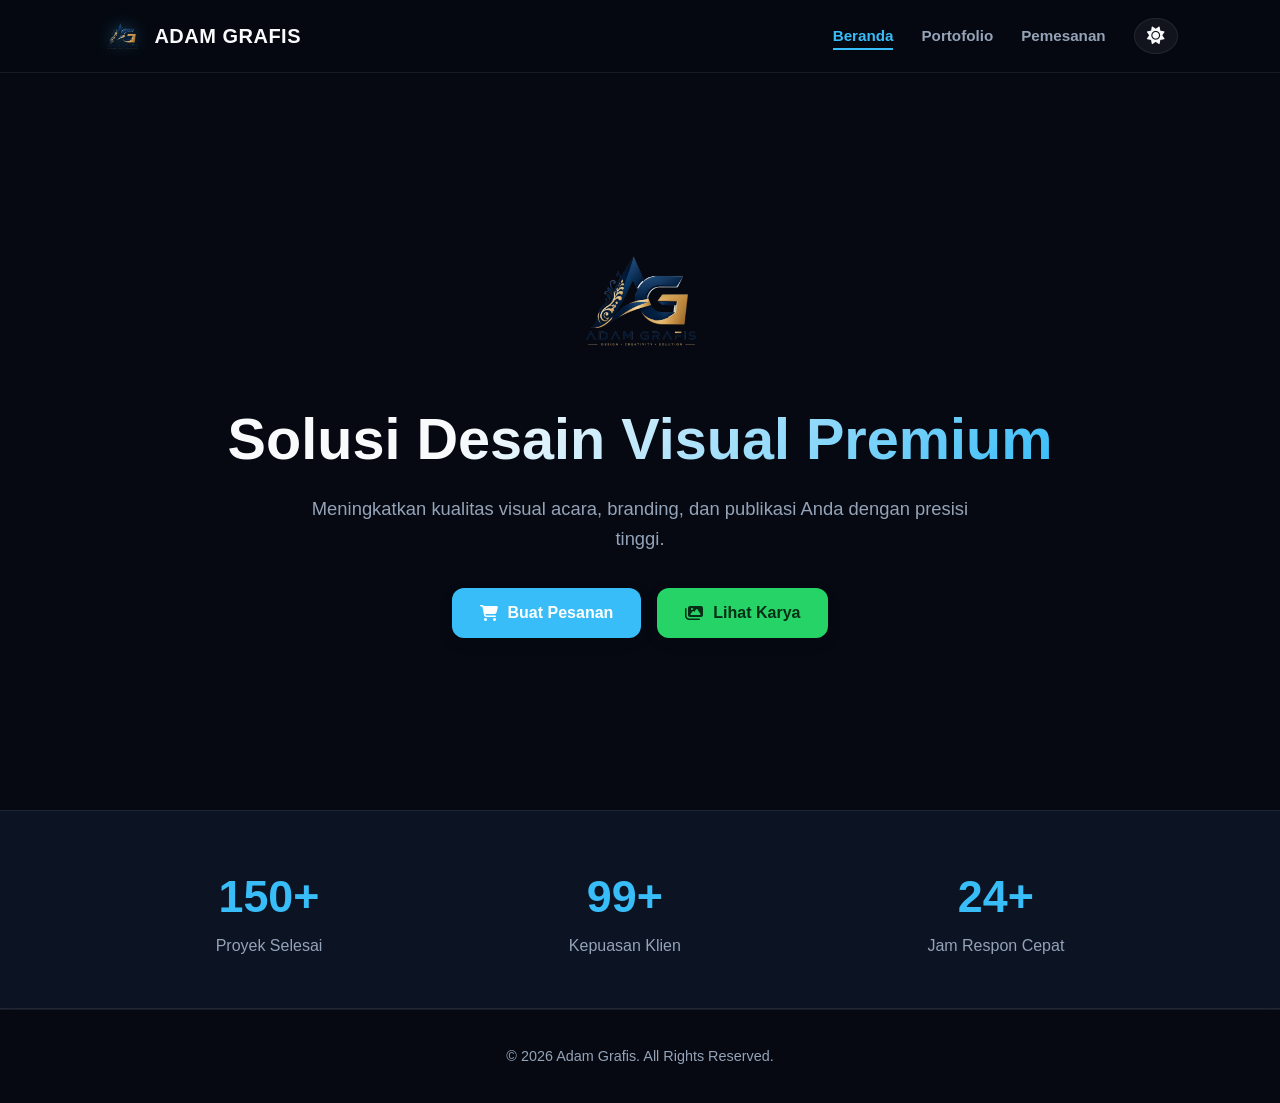
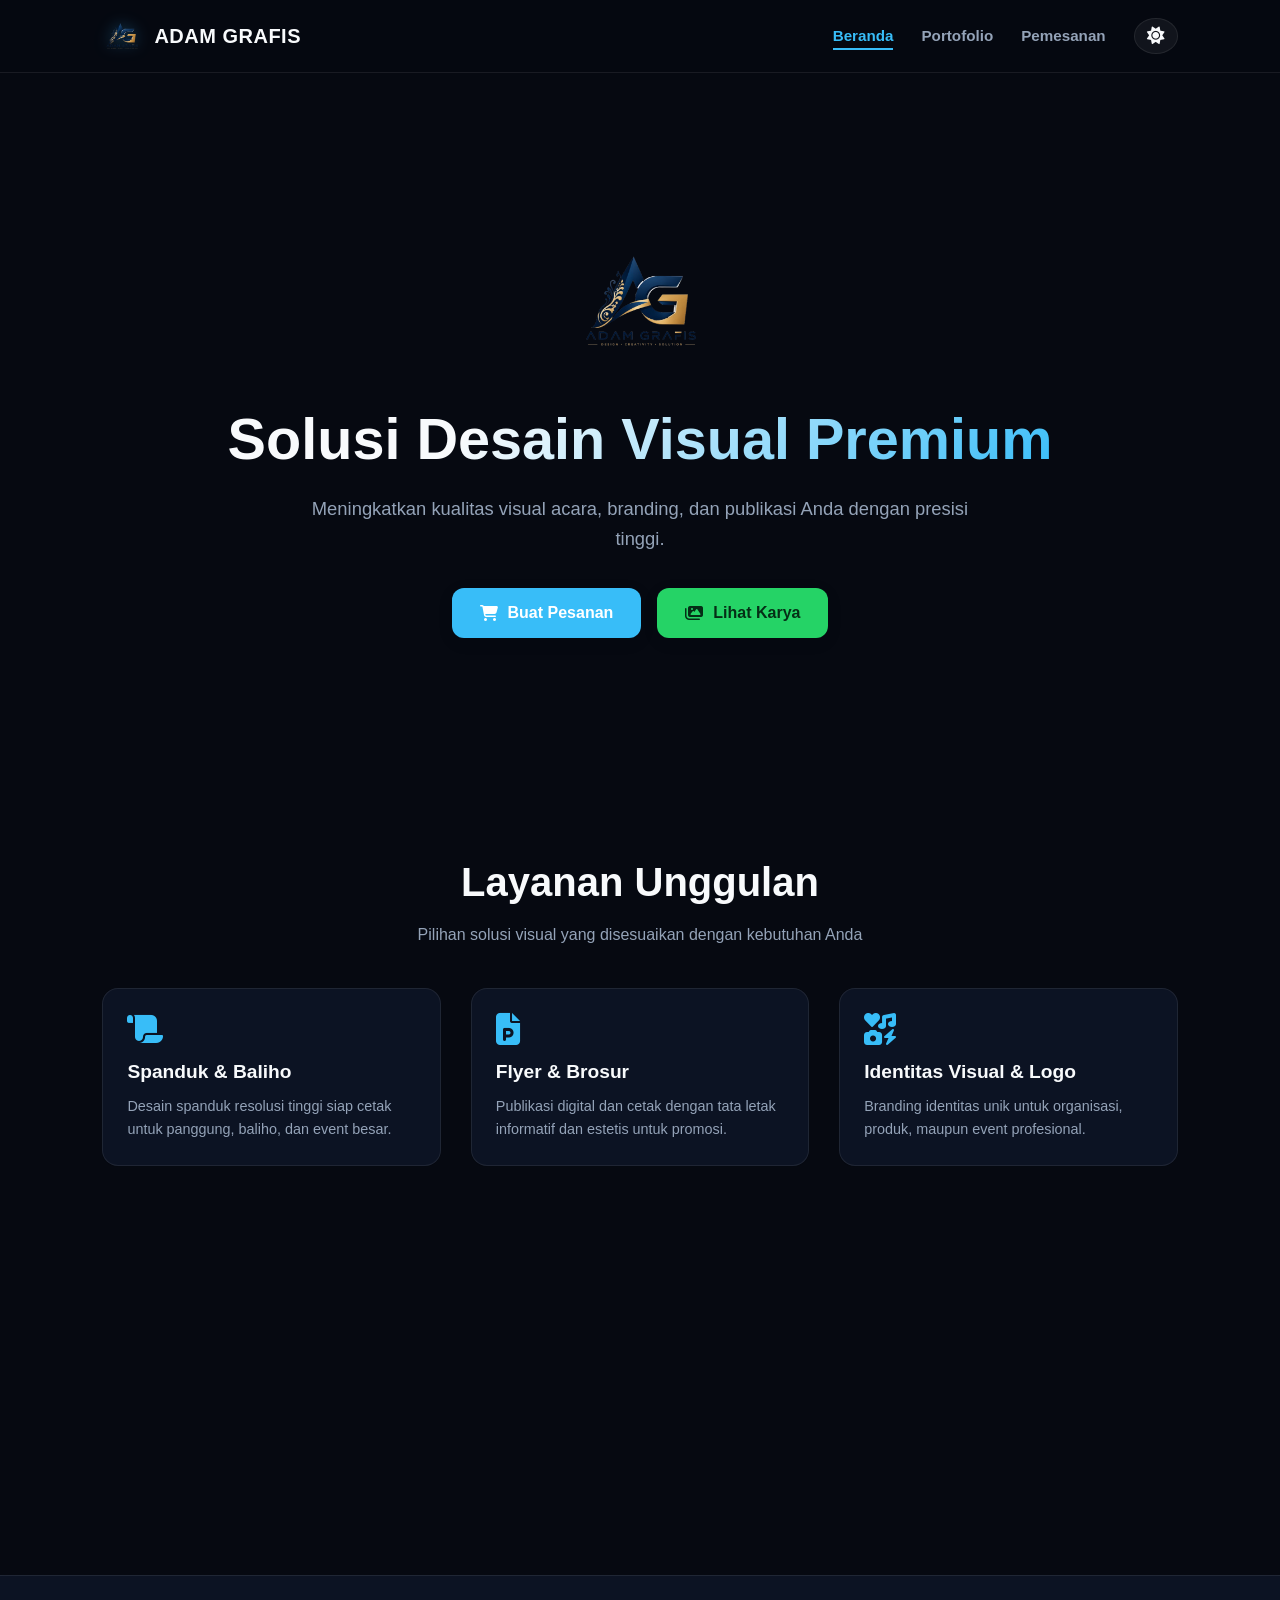
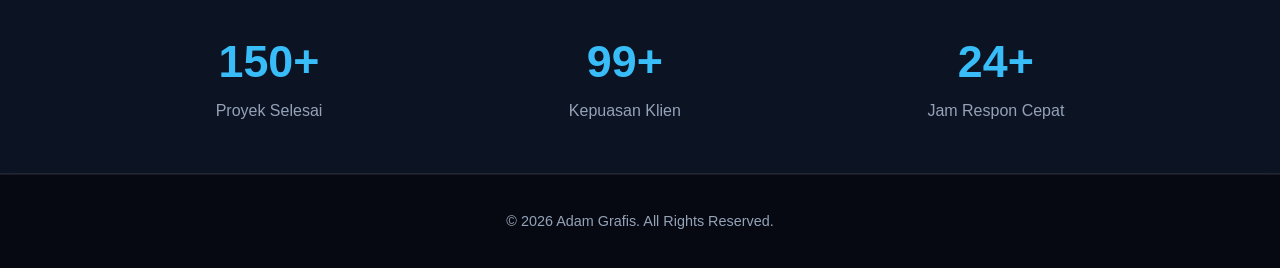
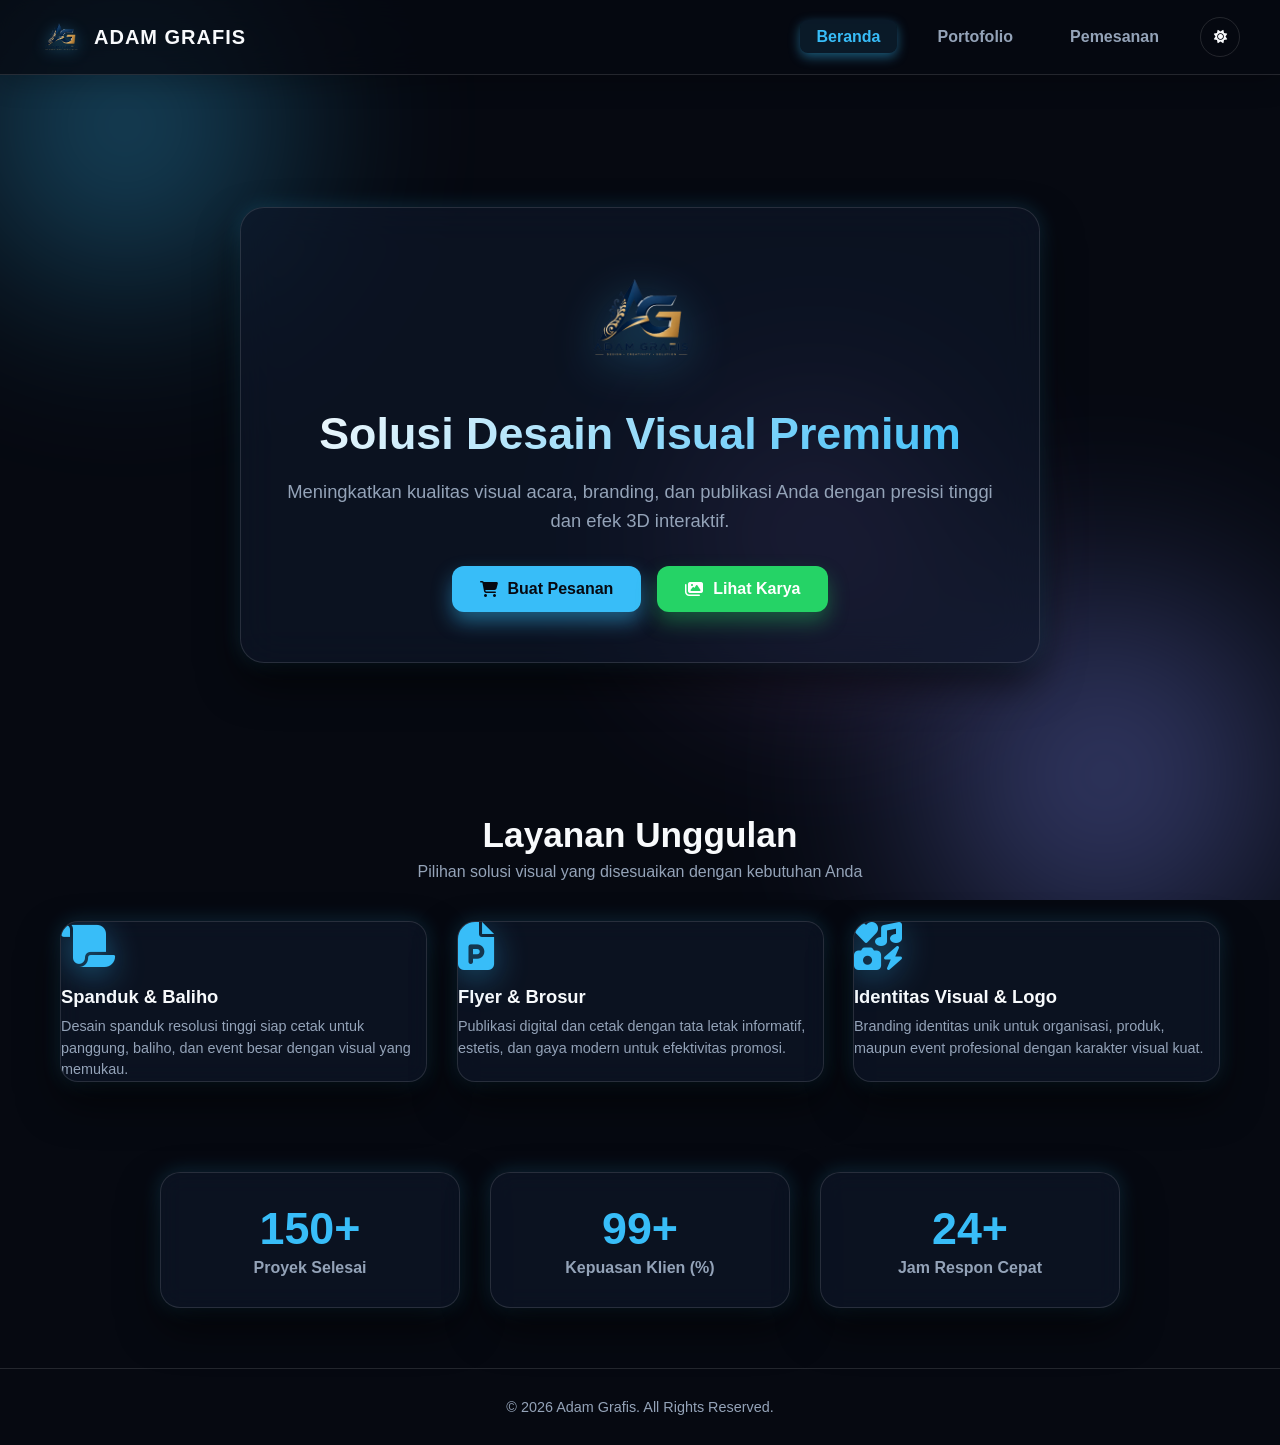
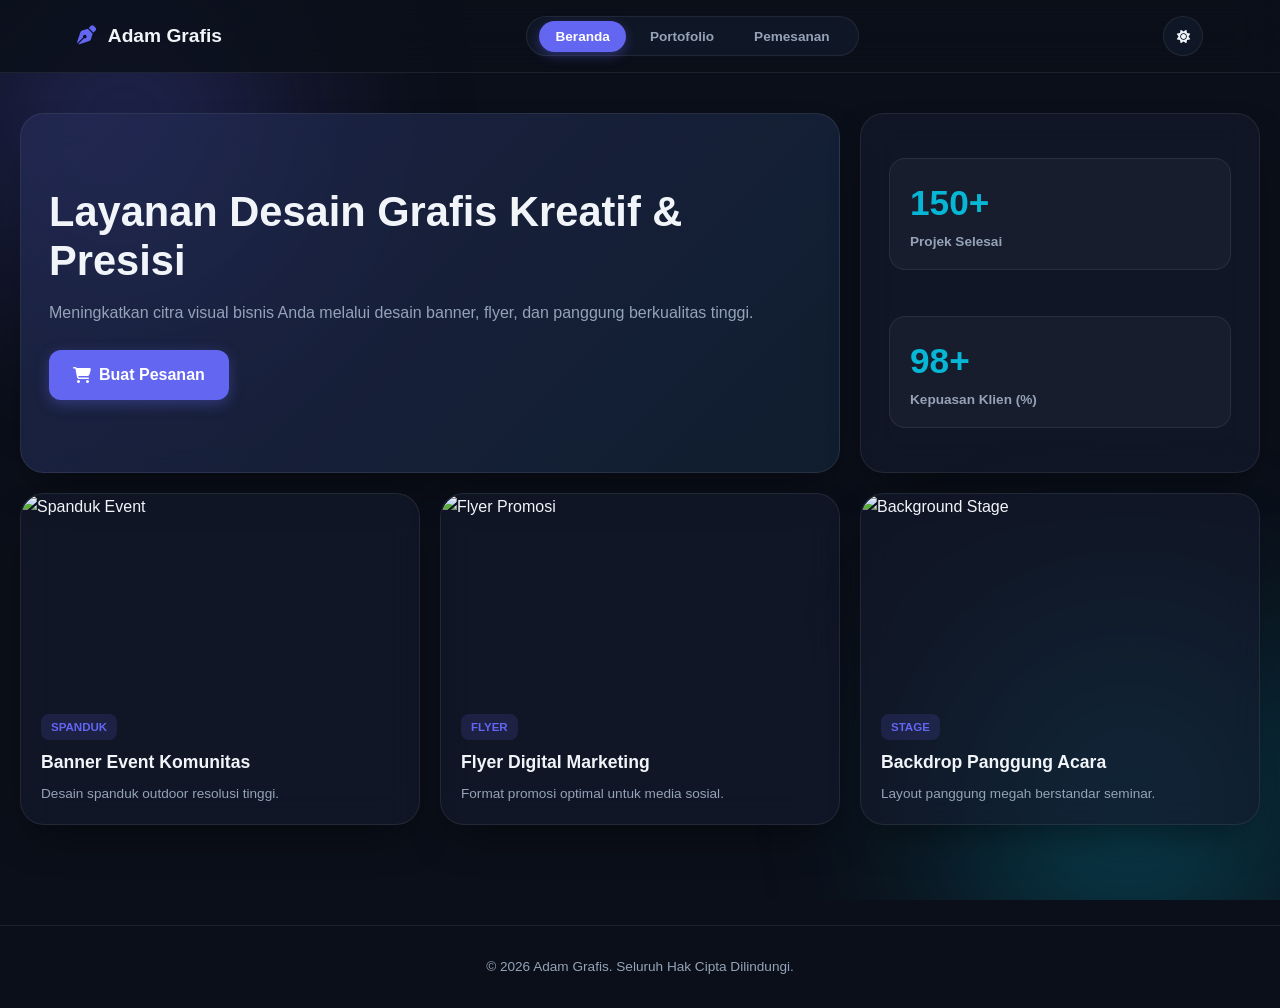
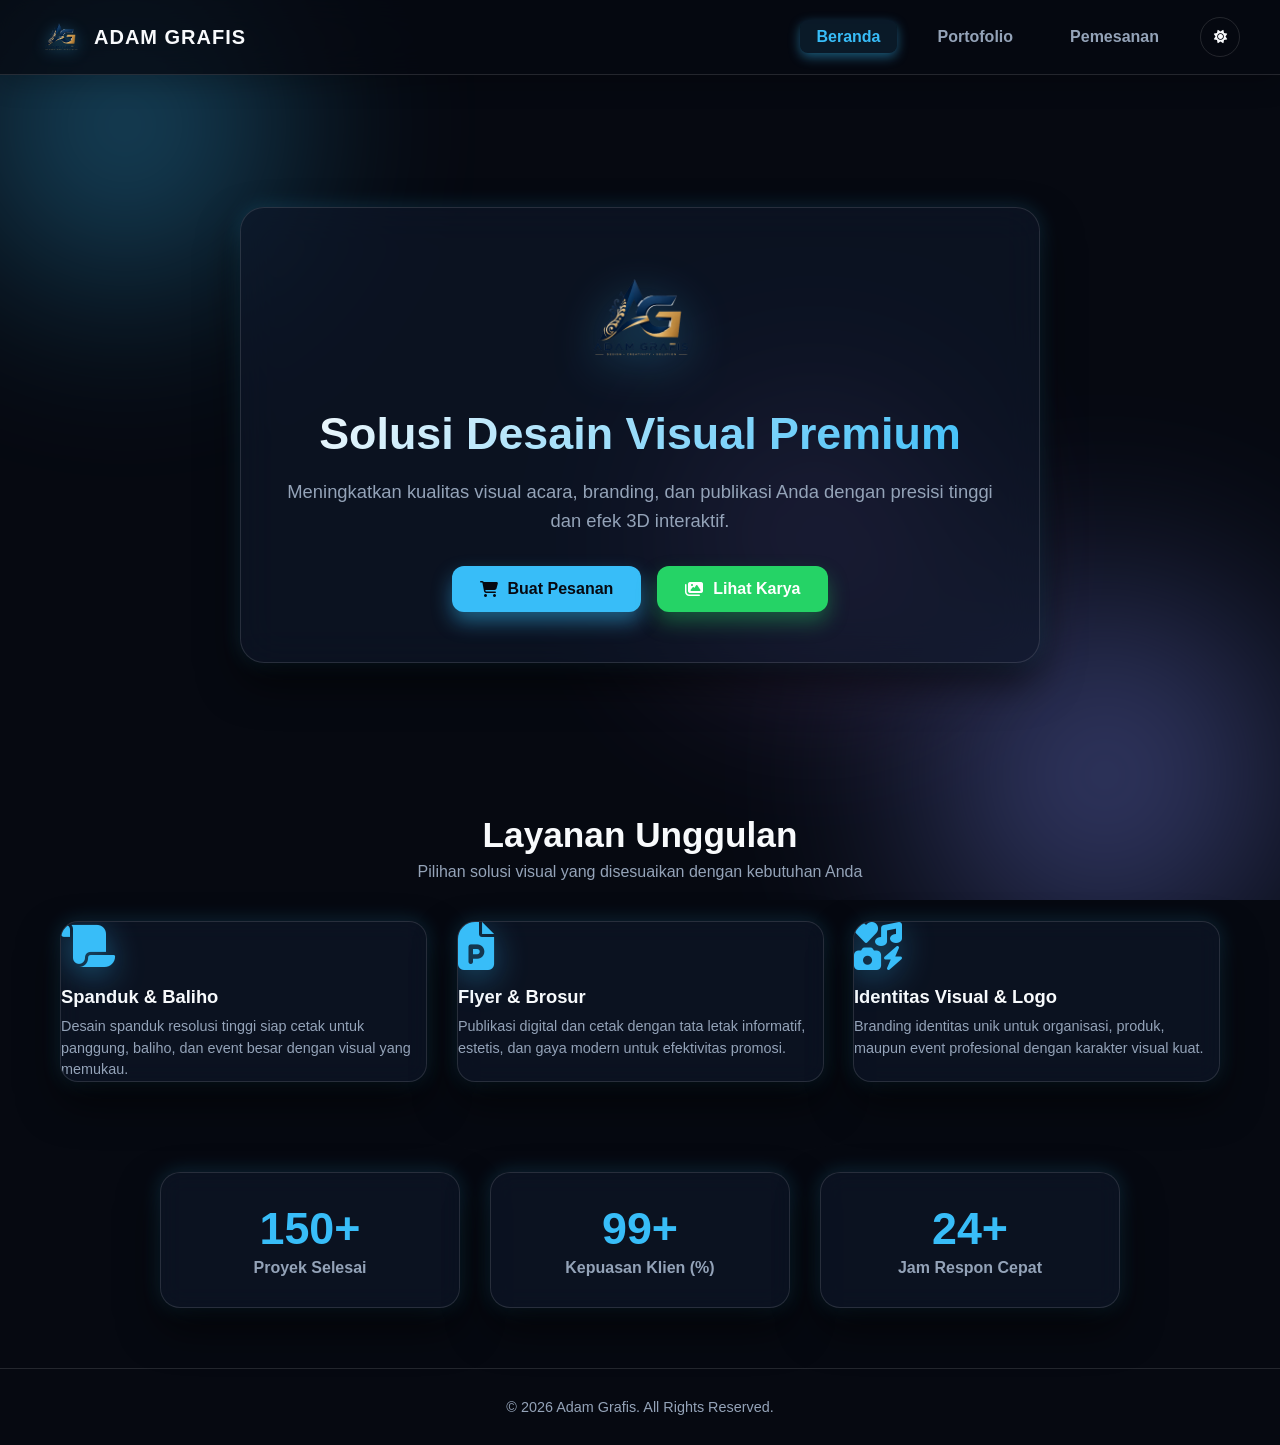
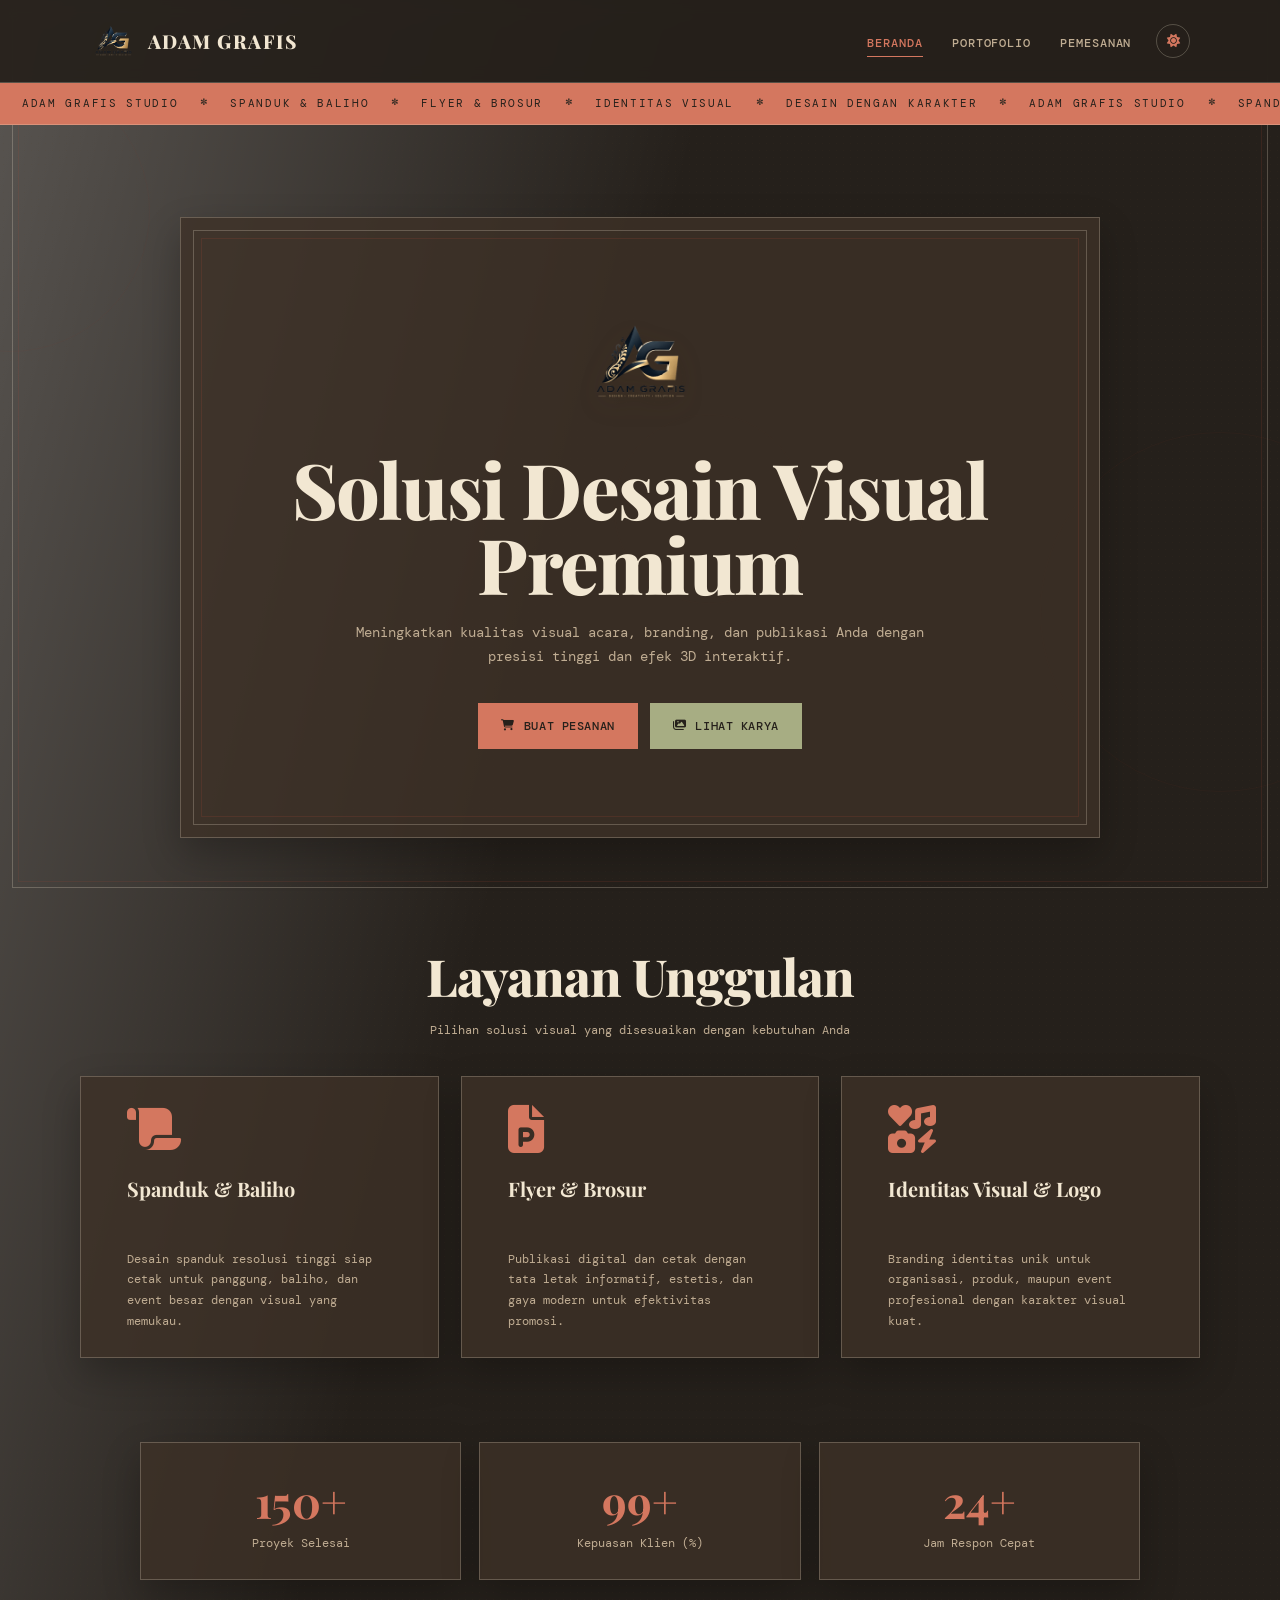
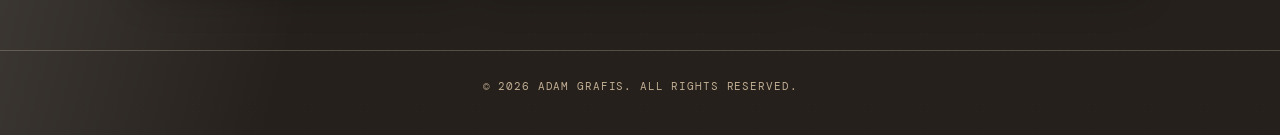
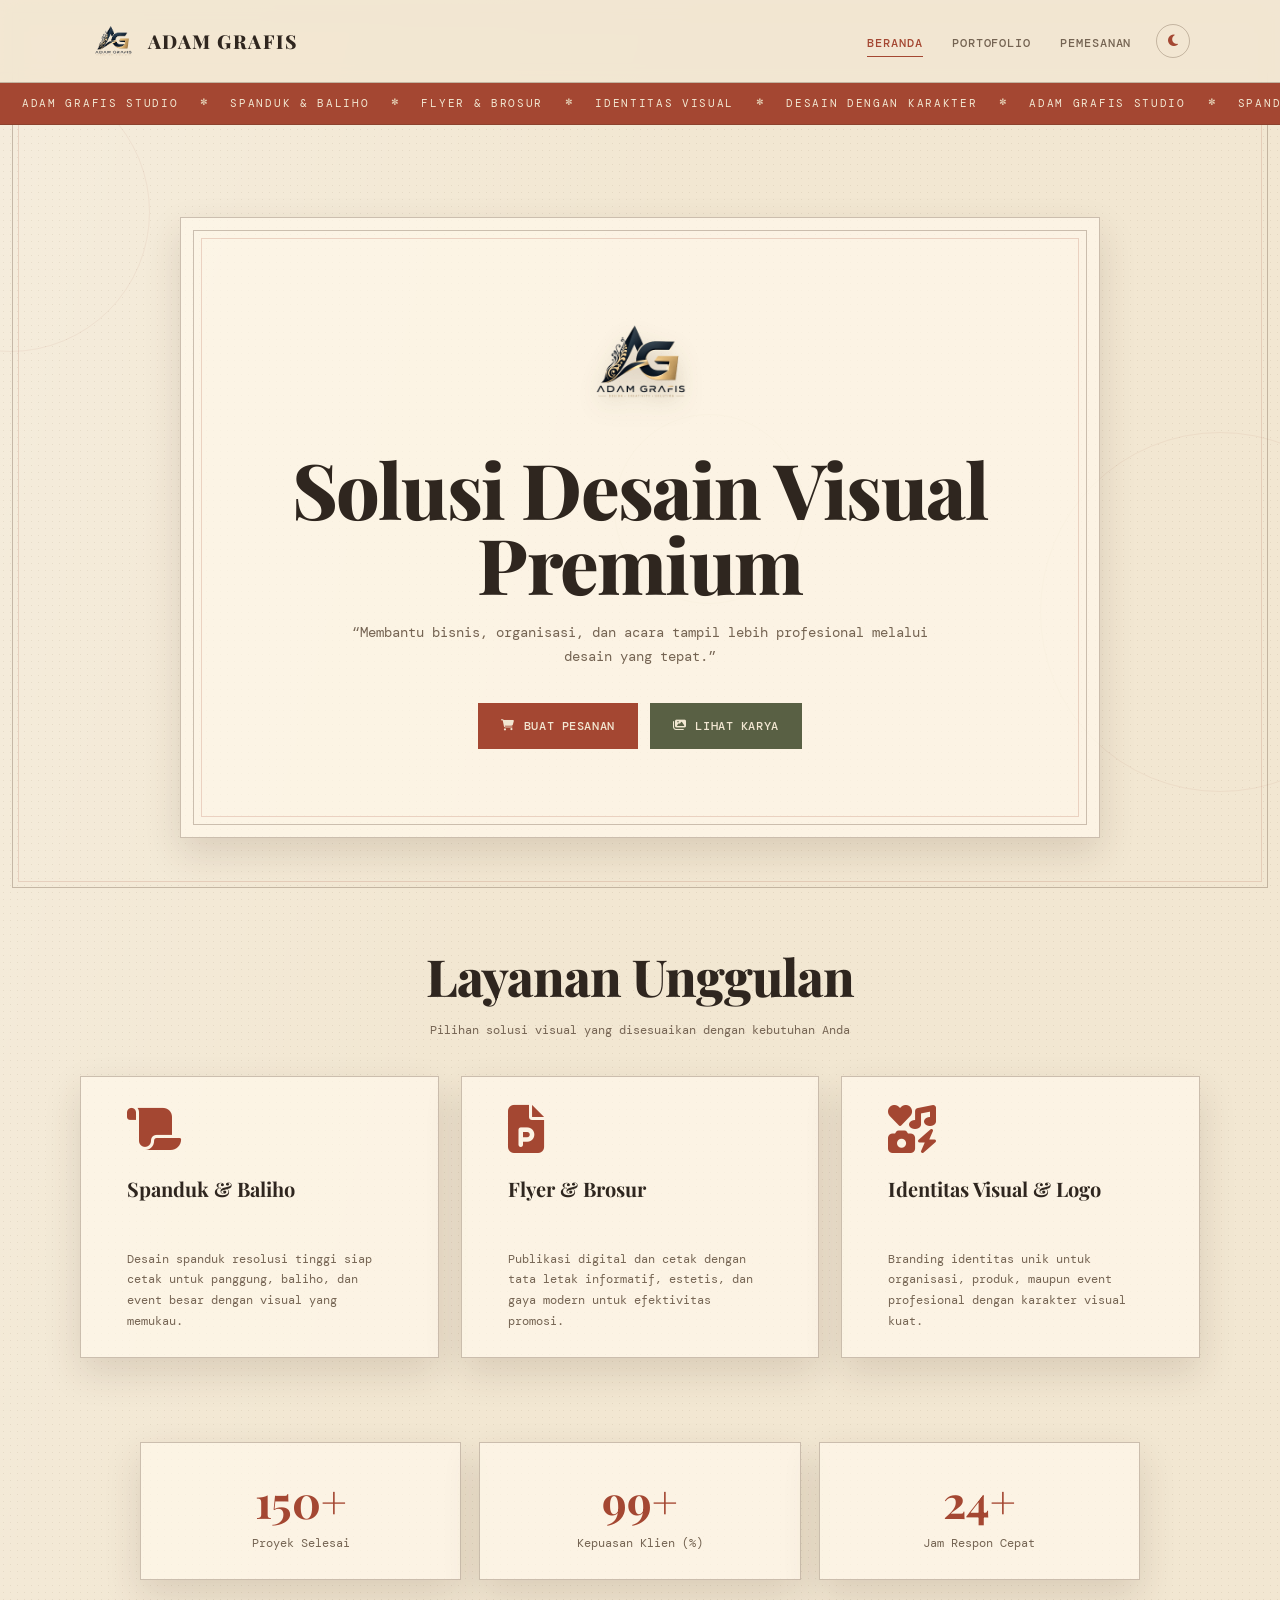
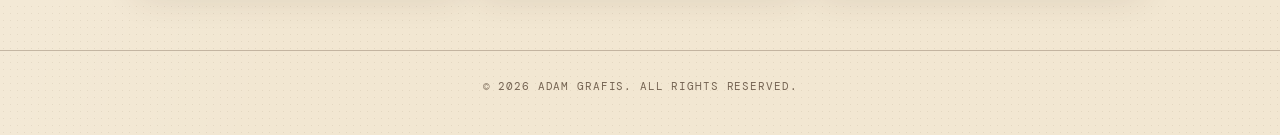
